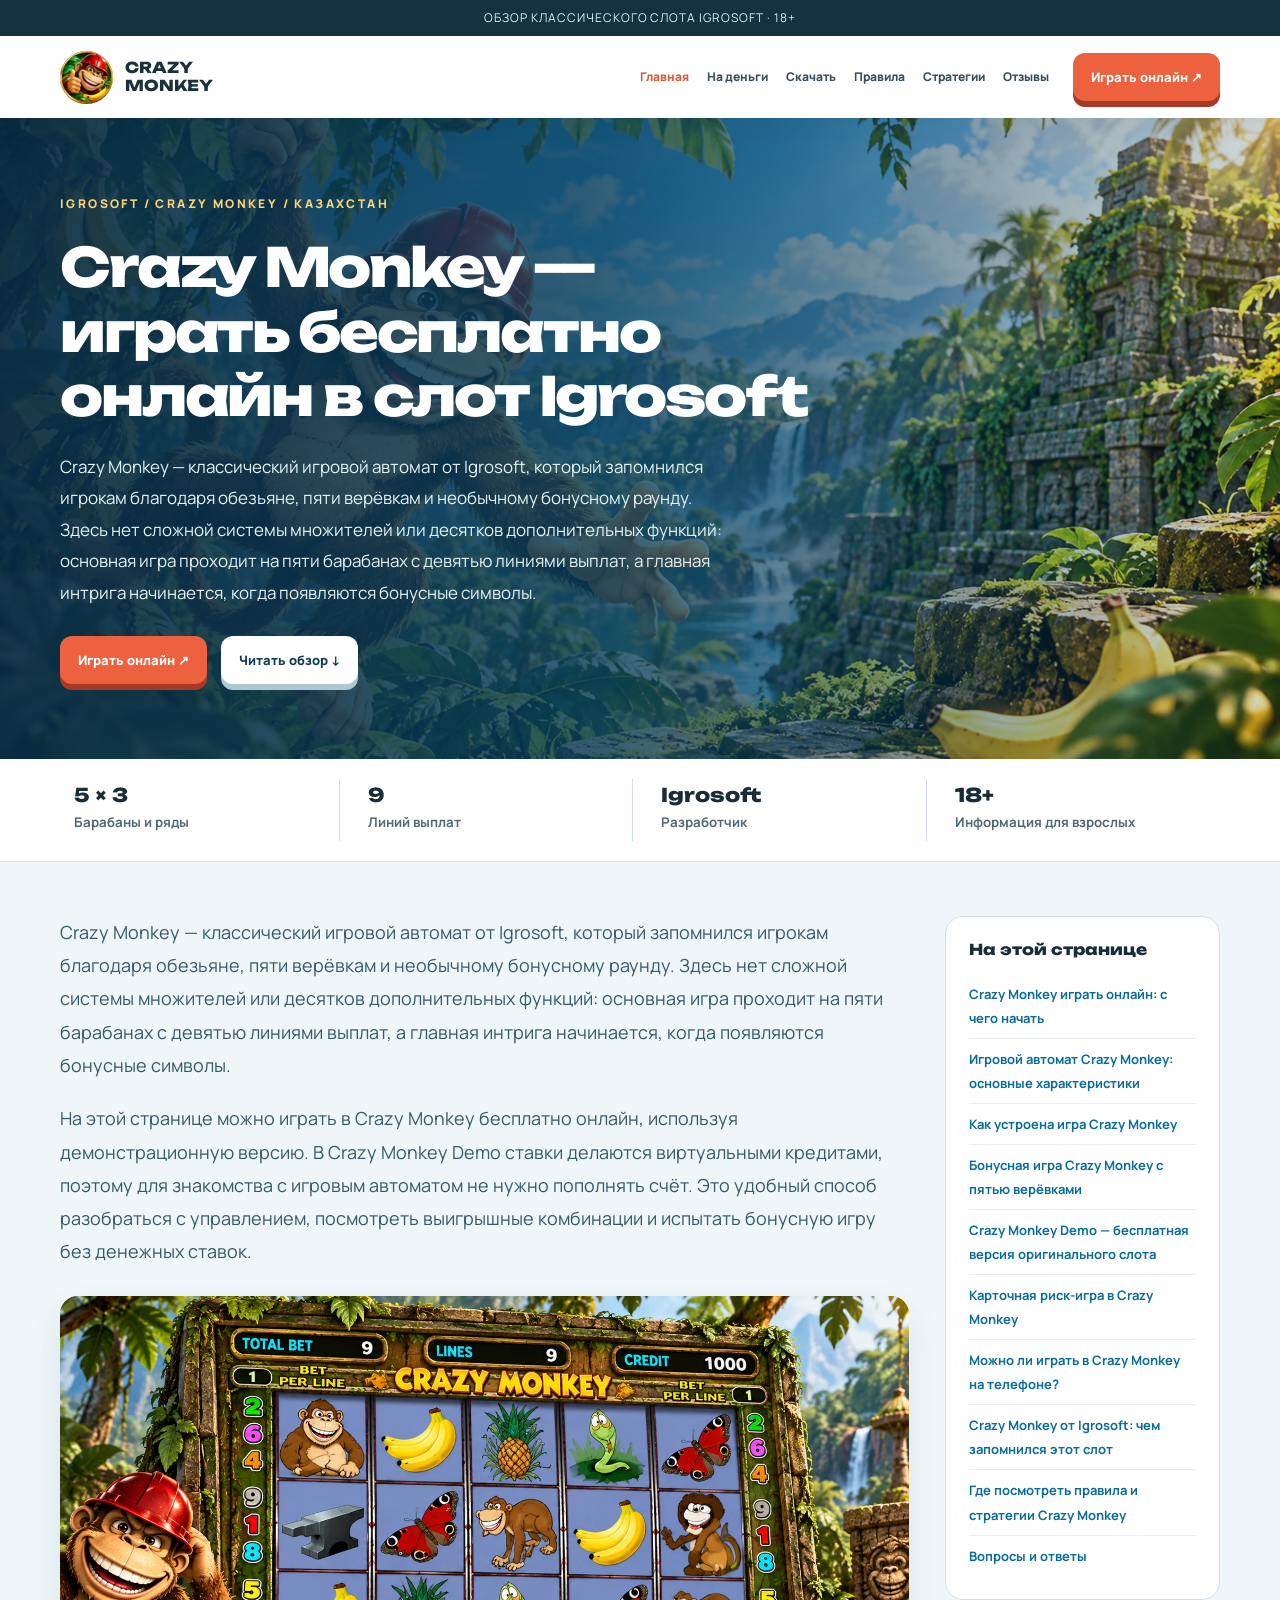
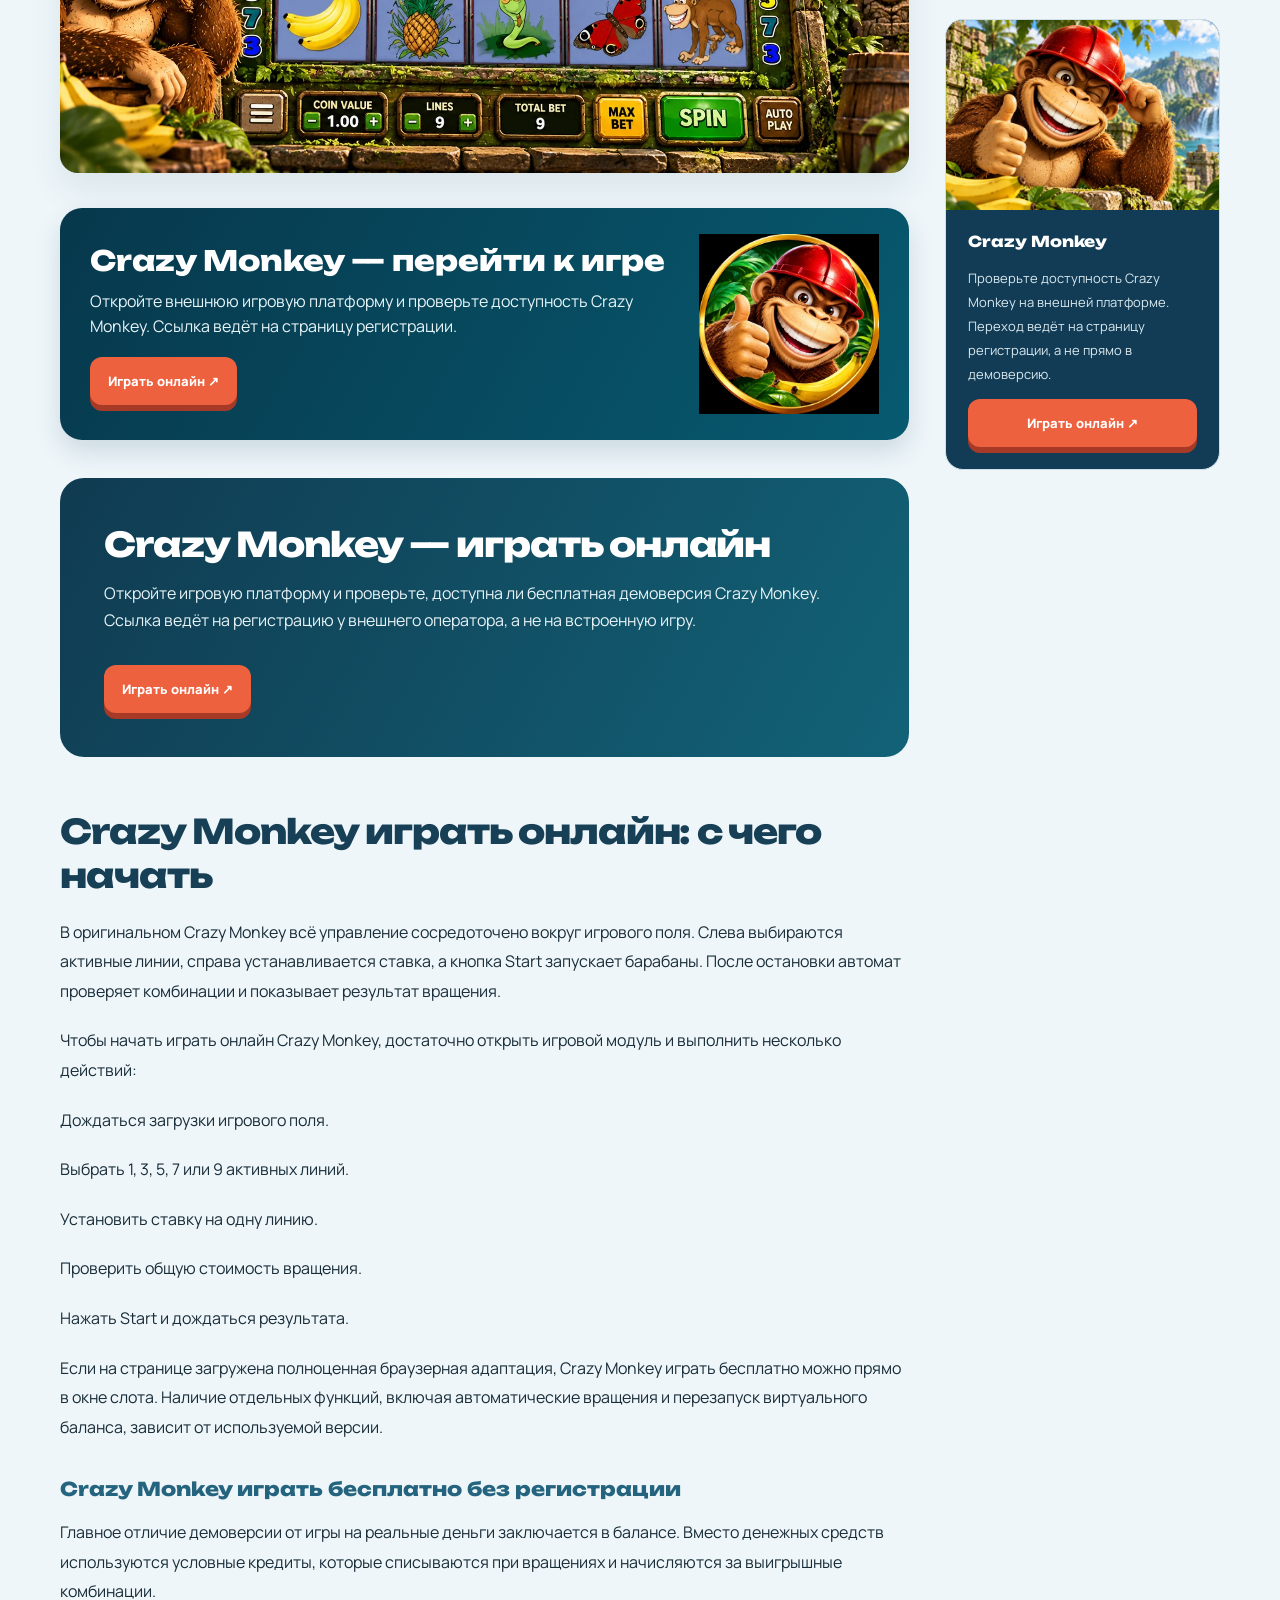
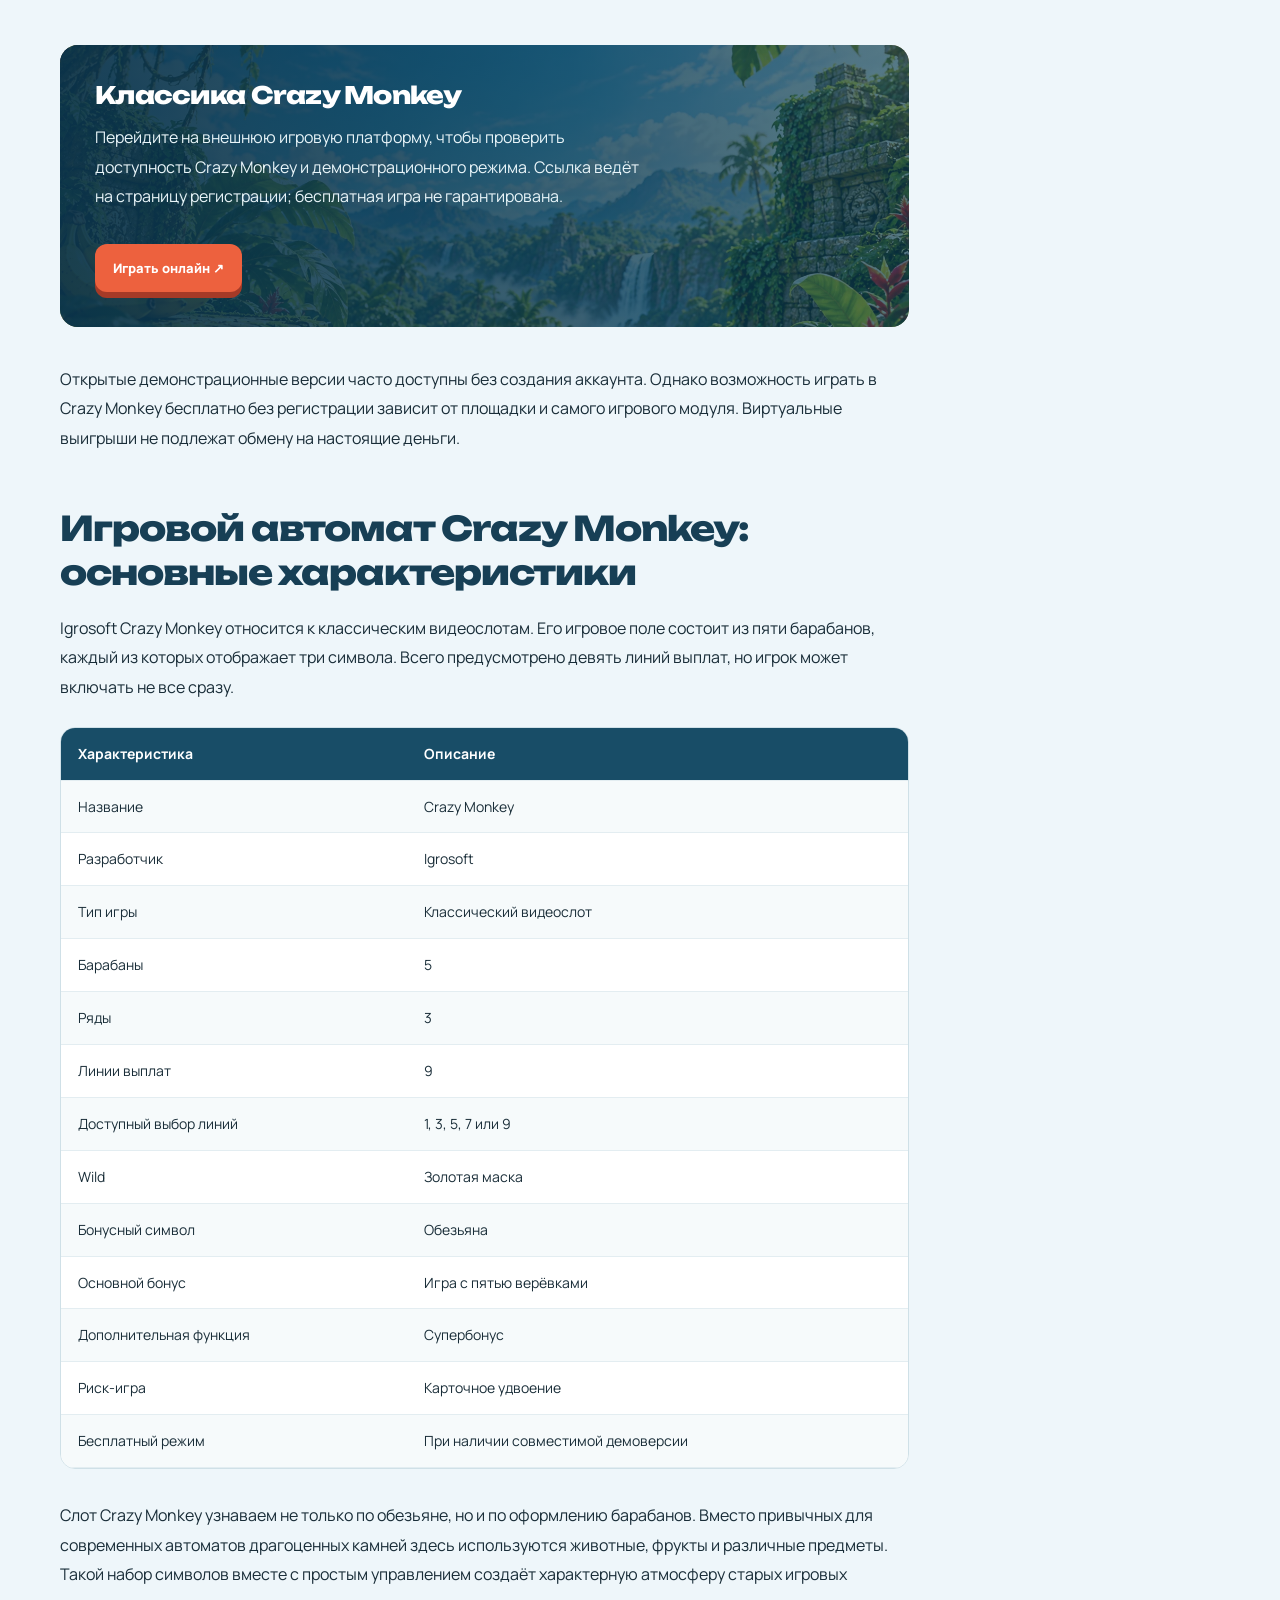
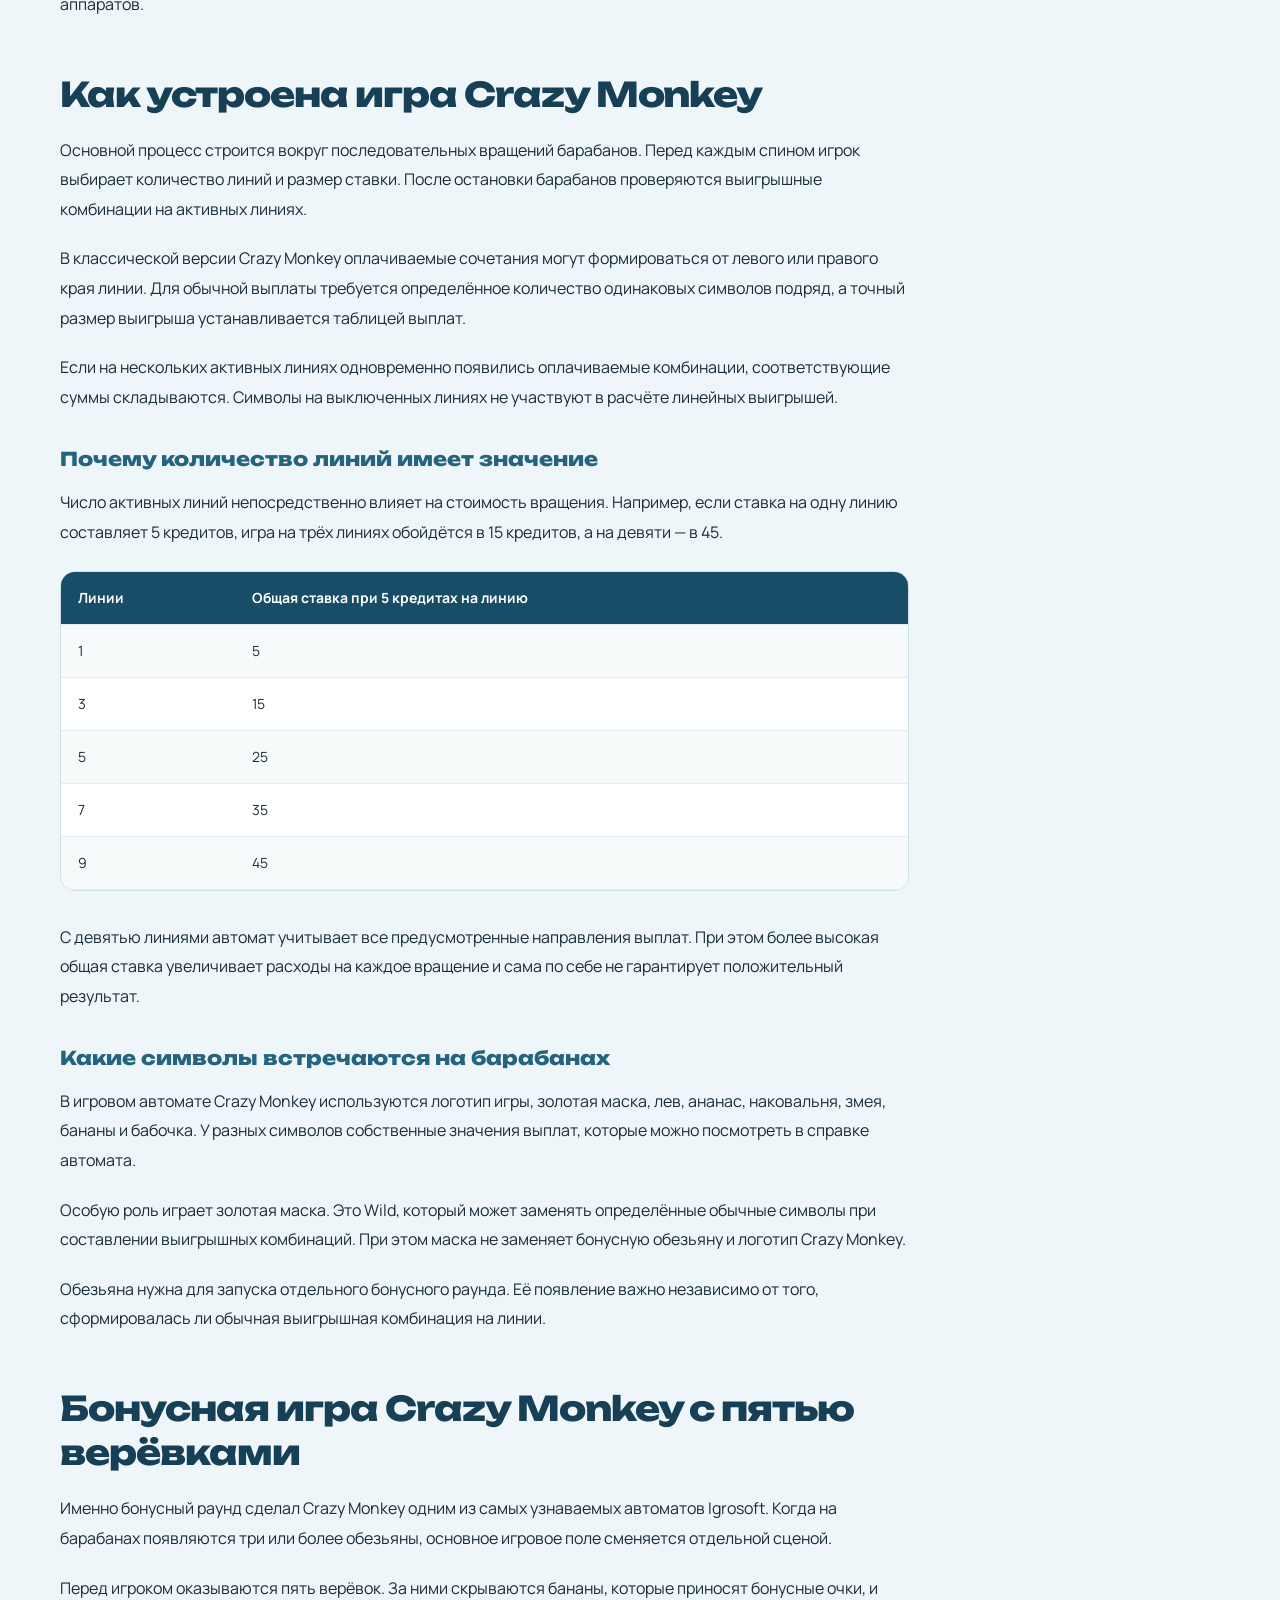
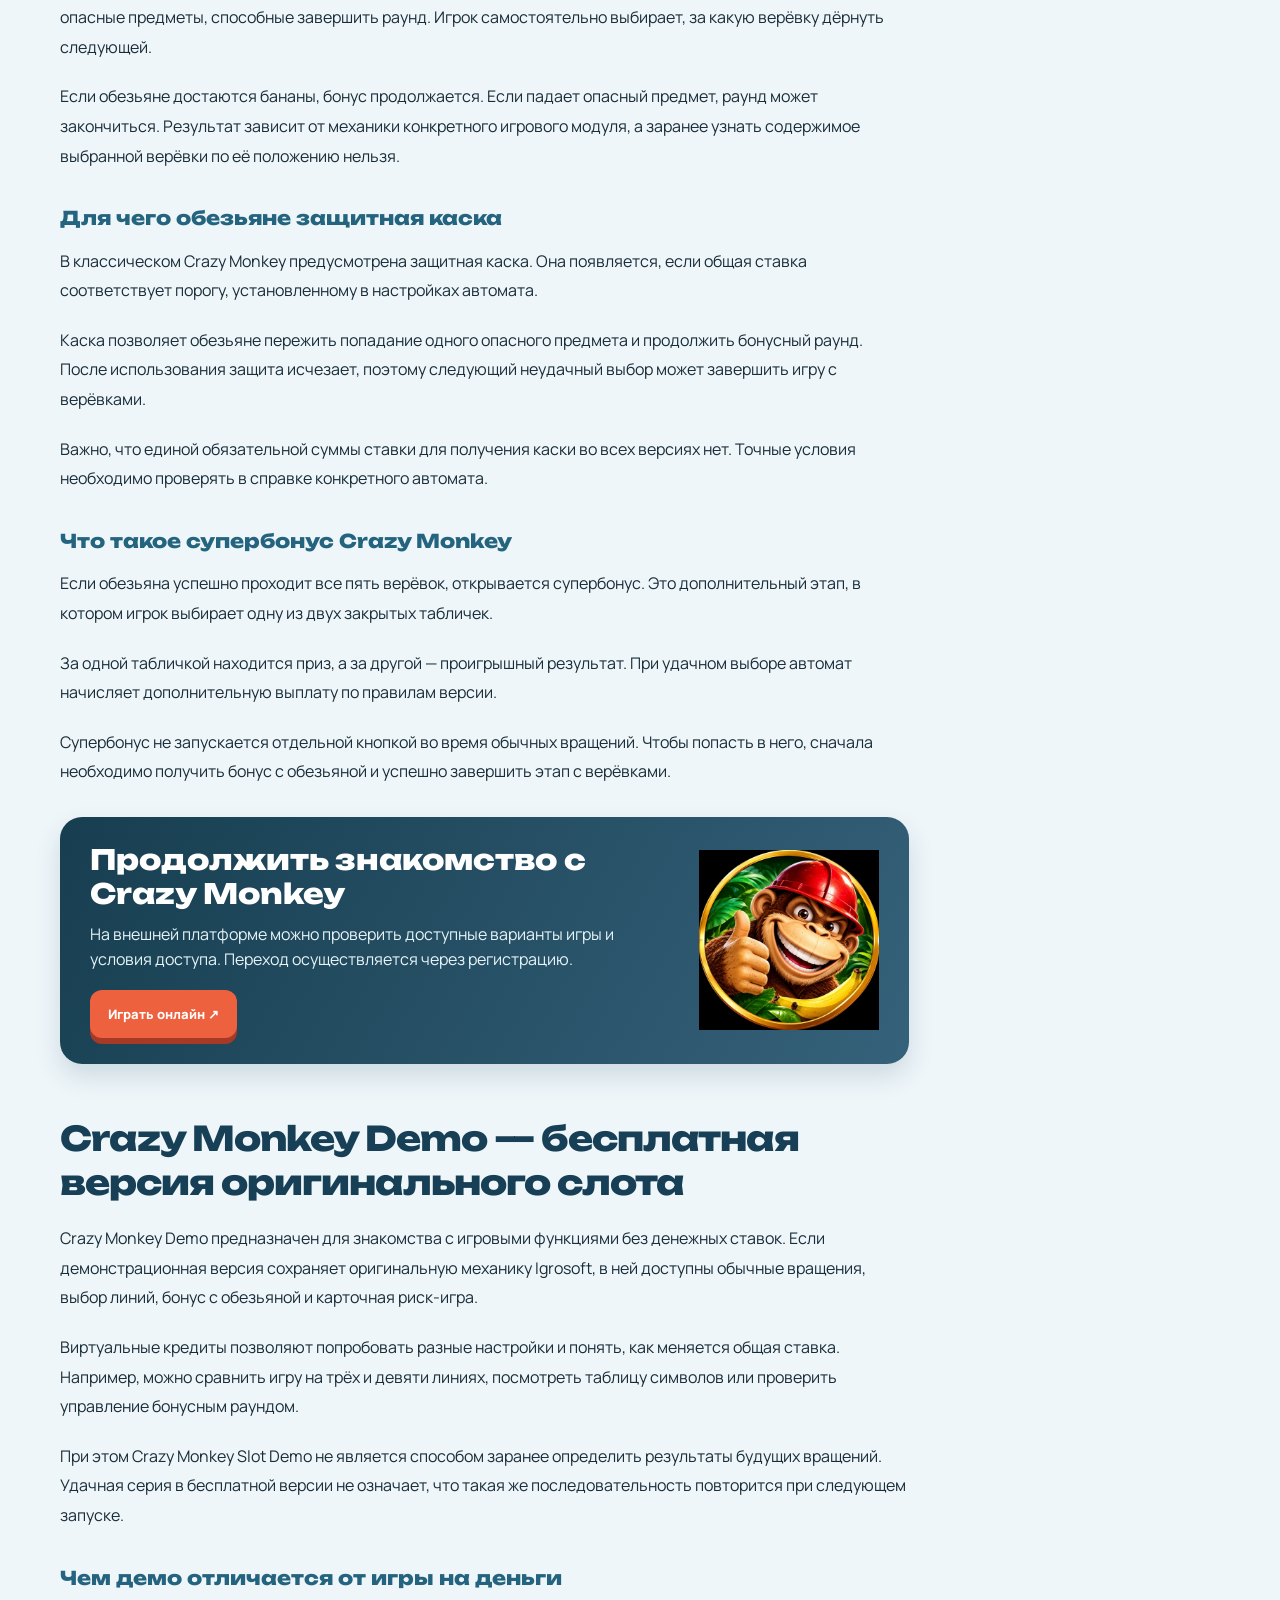
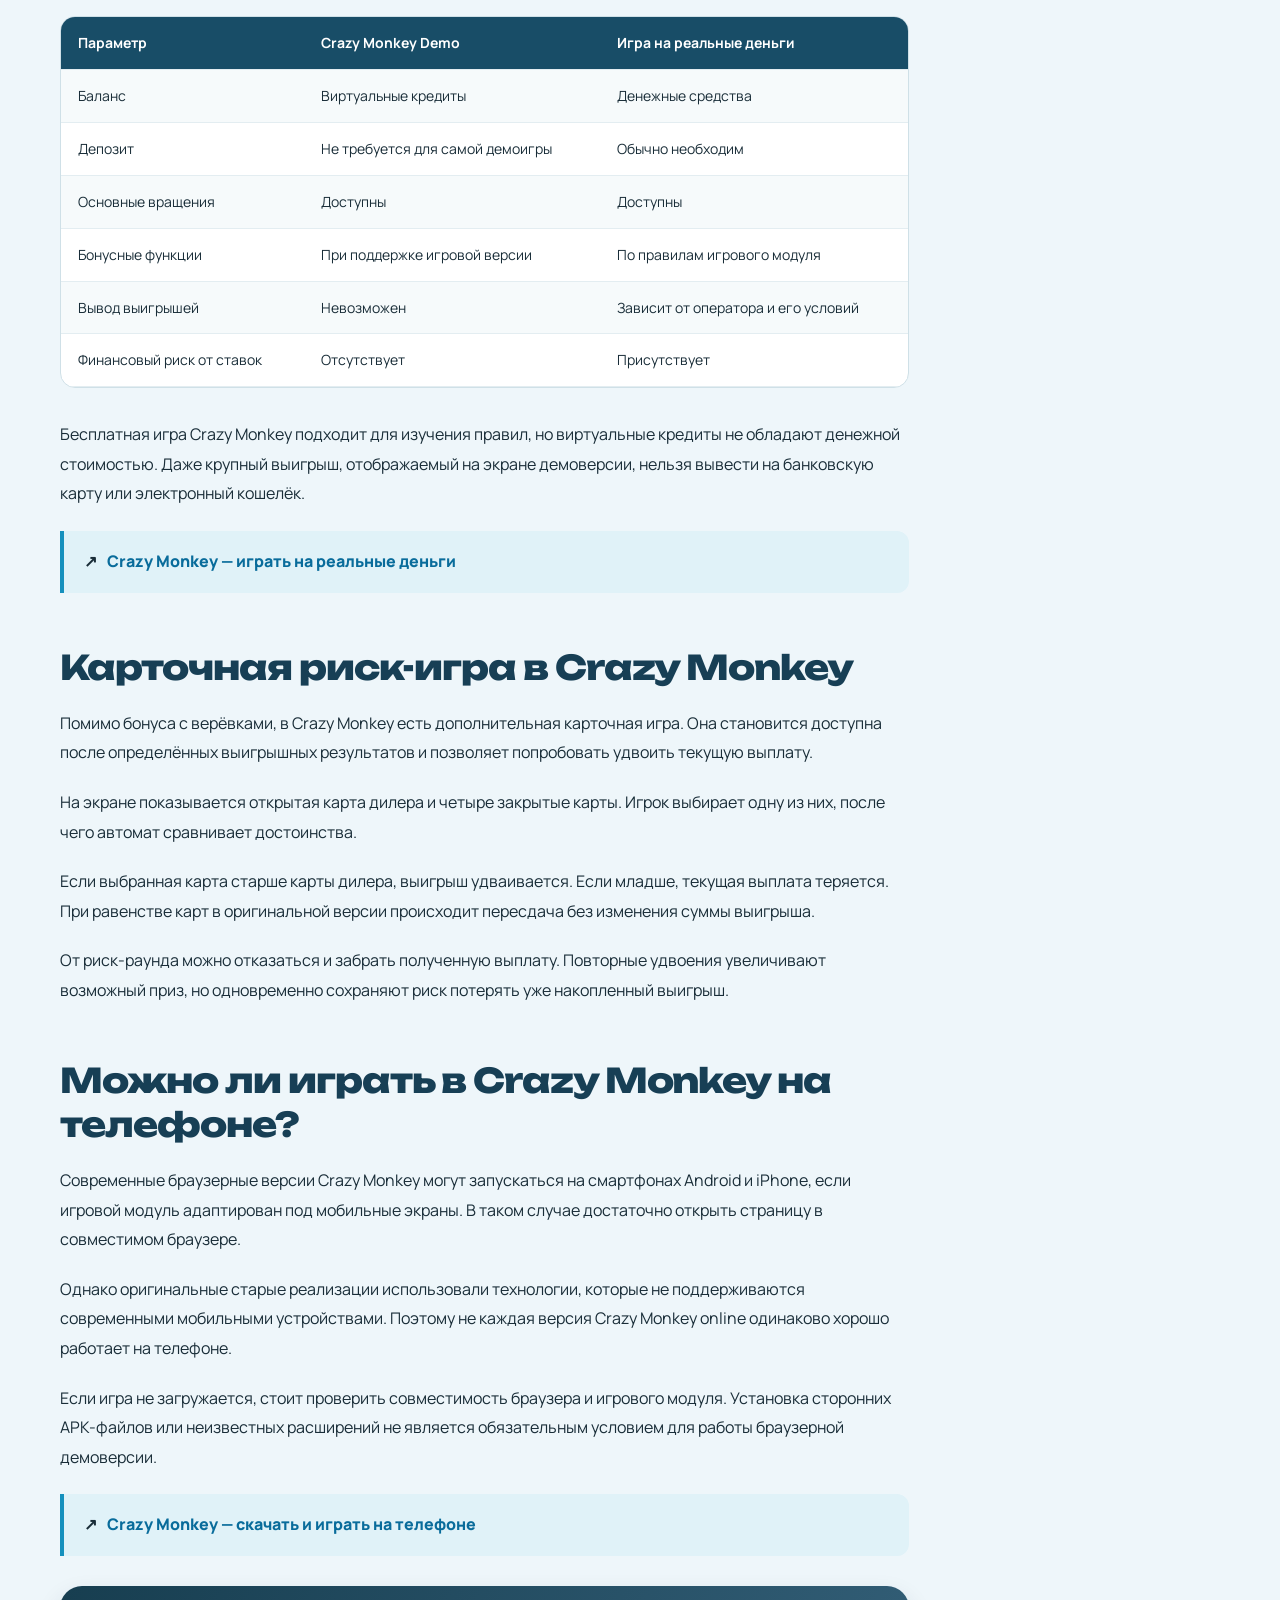
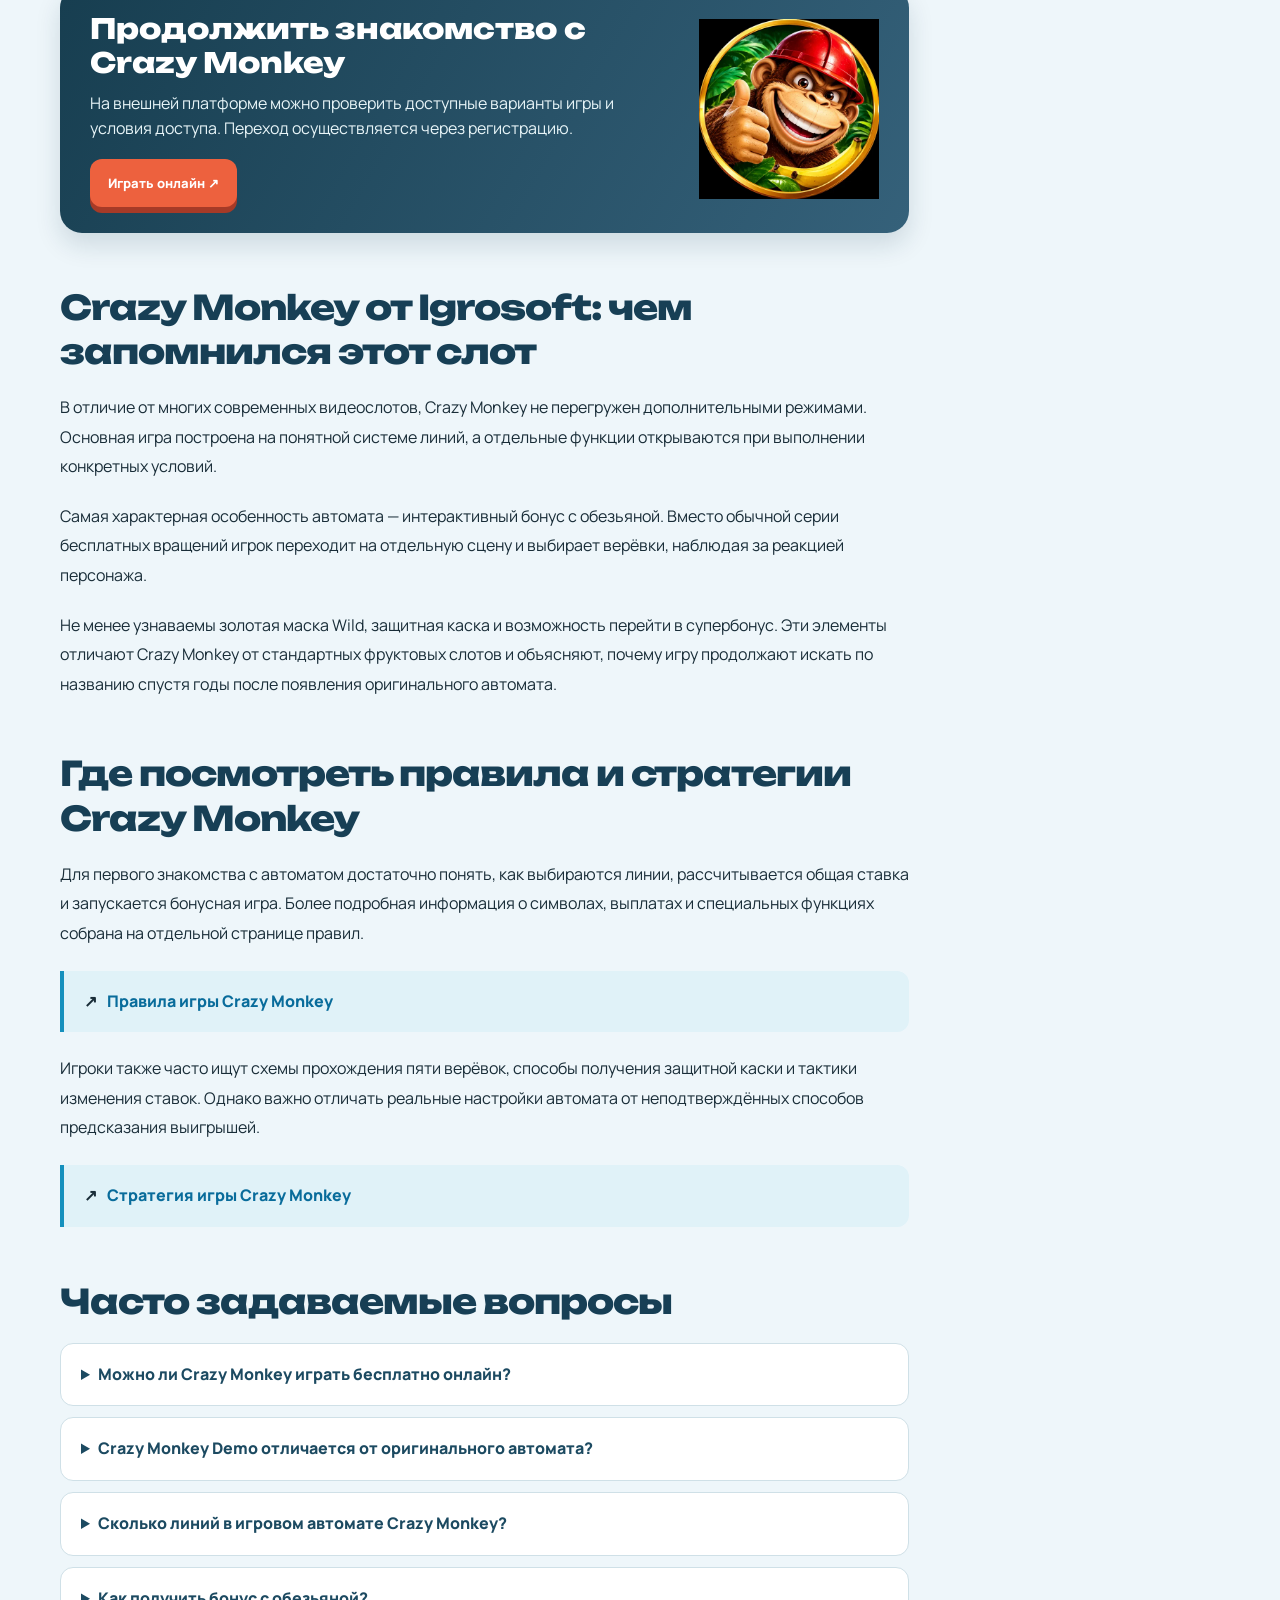
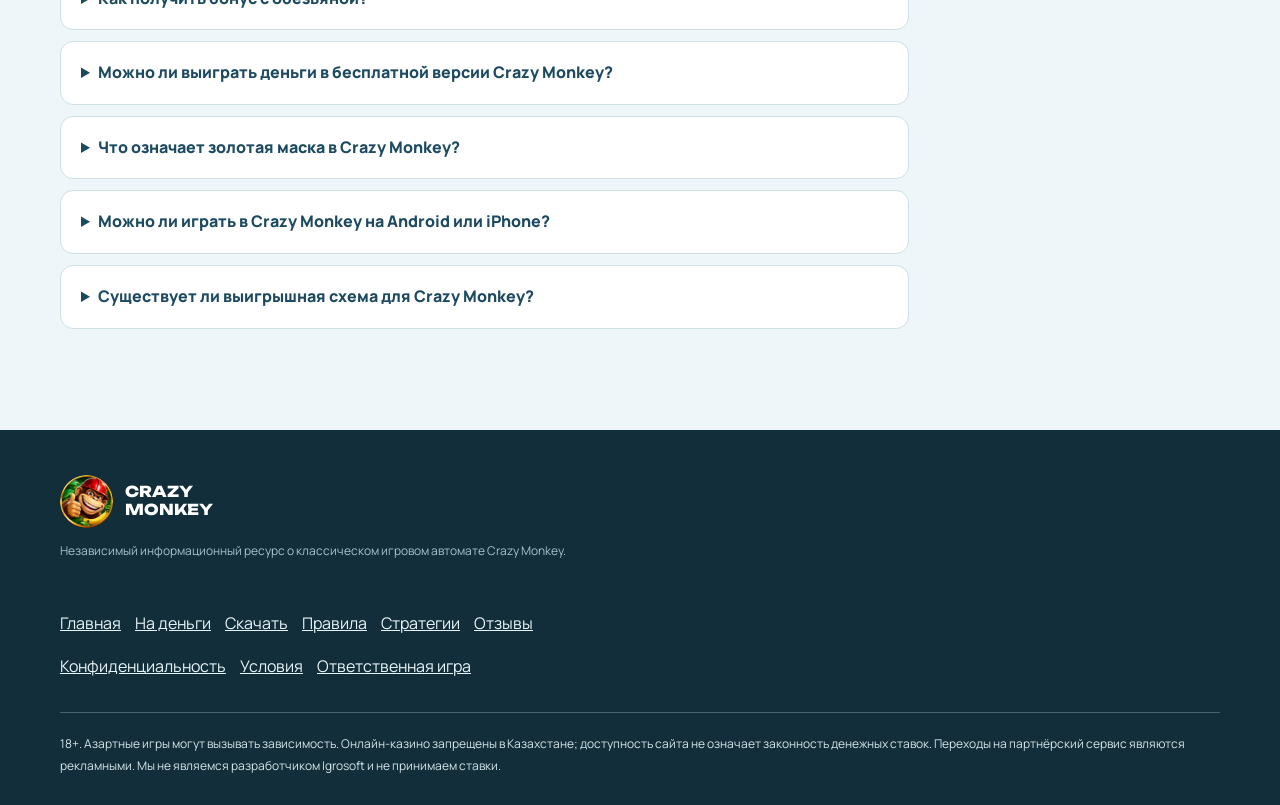
==== index.html @ 1b084abd "first commit" ====
<!DOCTYPE html>

<html lang="ru-KZ"><head><meta charset="utf-8"/><meta content="width=device-width,initial-scale=1" name="viewport"/><title>Crazy Monkey Играть Бесплатно Онлайн — Демо Слот Igrosoft</title><meta content="Crazy Monkey играть бесплатно онлайн в демо-режиме. Классический игровой автомат Igrosoft: 9 линий, бонус с обезьяной, правила и запуск без регистрации." name="description"/><meta content="Wdlxi5m40RlZgPPE9A_rLJYuGJonHqpvLXz26h_4JN4" name="google-site-verification"/><meta content="index,follow,max-image-preview:large" name="robots"/><link href="https://slotcrazymonkey.com/" rel="canonical"/><link href="/favicon.png" rel="icon" type="image/png"/><link as="image" href="/assets/hero.webp" rel="preload"/><link href="/assets/style.css" rel="stylesheet"/><meta content="website" property="og:type"/><meta content="ru_KZ" property="og:locale"/><meta content="Crazy Monkey Играть Бесплатно Онлайн — Демо Слот Igrosoft" property="og:title"/><meta content="Crazy Monkey играть бесплатно онлайн в демо-режиме. Классический игровой автомат Igrosoft: 9 линий, бонус с обезьяной, правила и запуск без регистрации." property="og:description"/><meta content="https://slotcrazymonkey.com/" property="og:url"/><meta content="https://slotcrazymonkey.com/assets/hero.webp" property="og:image"/><meta content="summary_large_image" name="twitter:card"/><script type="application/ld+json">{"@context": "https://schema.org", "@graph": [{"@type": "WebSite", "@id": "https://slotcrazymonkey.com/#website", "url": "https://slotcrazymonkey.com/", "name": "Crazy Monkey — игровой автомат Igrosoft", "inLanguage": "ru-KZ"}, {"@type": "WebPage", "@id": "https://slotcrazymonkey.com/#webpage", "url": "https://slotcrazymonkey.com/", "name": "Crazy Monkey Играть Бесплатно Онлайн — Демо Слот Igrosoft", "description": "Crazy Monkey играть бесплатно онлайн в демо-режиме. Классический игровой автомат Igrosoft: 9 линий, бонус с обезьяной, правила и запуск без регистрации.", "inLanguage": "ru-KZ", "isPartOf": {"@id": "https://slotcrazymonkey.com/#website"}, "primaryImageOfPage": {"@type": "ImageObject", "url": "https://slotcrazymonkey.com/assets/hero.webp"}}, {"@type": "BreadcrumbList", "itemListElement": [{"@type": "ListItem", "position": 1, "name": "Главная", "item": "https://slotcrazymonkey.com/"}]}, {"@type": "VideoGame", "name": "Crazy Monkey", "gamePlatform": "Игровой автомат", "publisher": {"@type": "Organization", "name": "Igrosoft"}, "genre": "Slot game", "description": "Классический игровой автомат Crazy Monkey от Igrosoft. Описание правил и бонусов."}]}</script></head><body><div class="topbar">ОБЗОР КЛАССИЧЕСКОГО СЛОТА IGROSOFT · 18+</div><header class="header"><div class="container head"><a class="brand" href="/"><img alt="Crazy Monkey" height="53" src="/assets/favicon.webp" width="53"/><span>CRAZY<br/>MONKEY</span></a><nav aria-label="Основная навигация" class="nav"><a class="active" href="/">Главная</a><a class="" href="/na-dengi/">На деньги</a><a class="" href="/skachat/">Скачать</a><a class="" href="/pravila/">Правила</a><a class="" href="/strategiya/">Стратегии</a><a class="" href="/otzyvy/">Отзывы</a></nav><a class="headcta" href="/go/" rel="nofollow sponsored">Играть онлайн ↗</a></div></header><main><section class="hero"><div class="container"><div class="eyebrow">Igrosoft / Crazy Monkey / Казахстан</div><h1>Crazy Monkey — играть бесплатно онлайн в слот Igrosoft</h1><p>Crazy Monkey — классический игровой автомат от Igrosoft, который запомнился игрокам благодаря обезьяне, пяти верёвкам и необычному бонусному раунду. Здесь нет сложной системы множителей или десятков дополнительных функций: основная игра проходит на пяти барабанах с девятью линиями выплат, а главная интрига начинается, когда появляются бонусные символы.</p><div class="hero-actions"><a class="btn" href="/go/" rel="nofollow sponsored">Играть онлайн ↗</a><a class="btn secondary" href="#article">Читать обзор ↓</a></div></div></section><div class="info-strip"><div class="container strip"><div class="stat"><strong>5 × 3</strong><small>Барабаны и ряды</small></div><div class="stat"><strong>9</strong><small>Линий выплат</small></div><div class="stat"><strong>Igrosoft</strong><small>Разработчик</small></div><div class="stat"><strong>18+</strong><small>Информация для взрослых</small></div></div></div><div class="container layout" id="article"><article class="article"><p class="intro">Crazy Monkey — классический игровой автомат от Igrosoft, который запомнился игрокам благодаря обезьяне, пяти верёвкам и необычному бонусному раунду. Здесь нет сложной системы множителей или десятков дополнительных функций: основная игра проходит на пяти барабанах с девятью линиями выплат, а главная интрига начинается, когда появляются бонусные символы.</p><p class="intro">На этой странице можно играть в Crazy Monkey бесплатно онлайн, используя демонстрационную версию. В Crazy Monkey Demo ставки делаются виртуальными кредитами, поэтому для знакомства с игровым автоматом не нужно пополнять счёт. Это удобный способ разобраться с управлением, посмотреть выигрышные комбинации и испытать бонусную игру без денежных ставок.</p><figure class="feature-image"><img alt="Иллюстрация интерфейса Crazy Monkey с пятью барабанами" fetchpriority="low" height="900" loading="lazy" src="/assets/gameplay.webp" width="1600"/></figure><div aria-label="Переход к Crazy Monkey" class="conversion-panel" role="region"><div><h3>Crazy Monkey — перейти к игре</h3><p>Откройте внешнюю игровую платформу и проверьте доступность Crazy Monkey. Ссылка ведёт на страницу регистрации.</p><a aria-label="Играть онлайн на внешней платформе" class="btn" href="/go/" rel="nofollow sponsored">Играть онлайн ↗</a></div><img alt="Crazy Monkey — обезьяна в красной каске" decoding="async" height="180" loading="lazy" src="/assets/favicon.webp" width="180"/></div><div class="demo-entry"><h2>Crazy Monkey — играть онлайн</h2><p>Откройте игровую платформу и проверьте, доступна ли бесплатная демоверсия Crazy Monkey. Ссылка ведёт на регистрацию у внешнего оператора, а не на встроенную игру.</p><a class="btn" href="/go/" rel="nofollow sponsored">Играть онлайн ↗</a></div><section id="crazy-monkey-играть-онлаи-н-с-чего-начать"><h2>Crazy Monkey играть онлайн: с чего начать</h2><p class="">В оригинальном Crazy Monkey всё управление сосредоточено вокруг игрового поля. Слева выбираются активные линии, справа устанавливается ставка, а кнопка Start запускает барабаны. После остановки автомат проверяет комбинации и показывает результат вращения.</p><p class="">Чтобы начать играть онлайн Crazy Monkey, достаточно открыть игровой модуль и выполнить несколько действий:</p><p class="">Дождаться загрузки игрового поля.</p><p class="">Выбрать 1, 3, 5, 7 или 9 активных линий.</p><p class="">Установить ставку на одну линию.</p><p class="">Проверить общую стоимость вращения.</p><p class="">Нажать Start и дождаться результата.</p><p class="">Если на странице загружена полноценная браузерная адаптация, Crazy Monkey играть бесплатно можно прямо в окне слота. Наличие отдельных функций, включая автоматические вращения и перезапуск виртуального баланса, зависит от используемой версии.</p><h3>Crazy Monkey играть бесплатно без регистрации</h3><p class="">Главное отличие демоверсии от игры на реальные деньги заключается в балансе. Вместо денежных средств используются условные кредиты, которые списываются при вращениях и начисляются за выигрышные комбинации.</p><div class="visual-cta"><h2>Классика Crazy Monkey</h2><p>Перейдите на внешнюю игровую платформу, чтобы проверить доступность Crazy Monkey и демонстрационного режима. Ссылка ведёт на страницу регистрации; бесплатная игра не гарантирована.</p><a class="btn" href="/go/" rel="nofollow sponsored">Играть онлайн ↗</a></div><p class="">Открытые демонстрационные версии часто доступны без создания аккаунта. Однако возможность играть в Crazy Monkey бесплатно без регистрации зависит от площадки и самого игрового модуля. Виртуальные выигрыши не подлежат обмену на настоящие деньги.</p></section><section id="игровои-автомат-crazy-monkey-основные-характеристики"><h2>Игровой автомат Crazy Monkey: основные характеристики</h2><p class="">Igrosoft Crazy Monkey относится к классическим видеослотам. Его игровое поле состоит из пяти барабанов, каждый из которых отображает три символа. Всего предусмотрено девять линий выплат, но игрок может включать не все сразу.</p><div class="table-scroll"><table class="data-table"><tr><th>Характеристика</th><th>Описание</th></tr><tr><td>Название</td><td>Crazy Monkey</td></tr><tr><td>Разработчик</td><td>Igrosoft</td></tr><tr><td>Тип игры</td><td>Классический видеослот</td></tr><tr><td>Барабаны</td><td>5</td></tr><tr><td>Ряды</td><td>3</td></tr><tr><td>Линии выплат</td><td>9</td></tr><tr><td>Доступный выбор линий</td><td>1, 3, 5, 7 или 9</td></tr><tr><td>Wild</td><td>Золотая маска</td></tr><tr><td>Бонусный символ</td><td>Обезьяна</td></tr><tr><td>Основной бонус</td><td>Игра с пятью верёвками</td></tr><tr><td>Дополнительная функция</td><td>Супербонус</td></tr><tr><td>Риск-игра</td><td>Карточное удвоение</td></tr><tr><td>Бесплатный режим</td><td>При наличии совместимой демоверсии</td></tr></table></div><p class="">Слот Crazy Monkey узнаваем не только по обезьяне, но и по оформлению барабанов. Вместо привычных для современных автоматов драгоценных камней здесь используются животные, фрукты и различные предметы. Такой набор символов вместе с простым управлением создаёт характерную атмосферу старых игровых аппаратов.</p></section><section id="как-устроена-игра-crazy-monkey"><h2>Как устроена игра Crazy Monkey</h2><p class="">Основной процесс строится вокруг последовательных вращений барабанов. Перед каждым спином игрок выбирает количество линий и размер ставки. После остановки барабанов проверяются выигрышные комбинации на активных линиях.</p><p class="">В классической версии Crazy Monkey оплачиваемые сочетания могут формироваться от левого или правого края линии. Для обычной выплаты требуется определённое количество одинаковых символов подряд, а точный размер выигрыша устанавливается таблицей выплат.</p><p class="">Если на нескольких активных линиях одновременно появились оплачиваемые комбинации, соответствующие суммы складываются. Символы на выключенных линиях не участвуют в расчёте линейных выигрышей.</p><h3>Почему количество линий имеет значение</h3><p class="">Число активных линий непосредственно влияет на стоимость вращения. Например, если ставка на одну линию составляет 5 кредитов, игра на трёх линиях обойдётся в 15 кредитов, а на девяти — в 45.</p><div class="table-scroll"><table class="data-table"><tr><th>Линии</th><th>Общая ставка при 5 кредитах на линию</th></tr><tr><td>1</td><td>5</td></tr><tr><td>3</td><td>15</td></tr><tr><td>5</td><td>25</td></tr><tr><td>7</td><td>35</td></tr><tr><td>9</td><td>45</td></tr></table></div><p class="">С девятью линиями автомат учитывает все предусмотренные направления выплат. При этом более высокая общая ставка увеличивает расходы на каждое вращение и сама по себе не гарантирует положительный результат.</p><h3>Какие символы встречаются на барабанах</h3><p class="">В игровом автомате Crazy Monkey используются логотип игры, золотая маска, лев, ананас, наковальня, змея, бананы и бабочка. У разных символов собственные значения выплат, которые можно посмотреть в справке автомата.</p><p class="">Особую роль играет золотая маска. Это Wild, который может заменять определённые обычные символы при составлении выигрышных комбинаций. При этом маска не заменяет бонусную обезьяну и логотип Crazy Monkey.</p><p class="">Обезьяна нужна для запуска отдельного бонусного раунда. Её появление важно независимо от того, сформировалась ли обычная выигрышная комбинация на линии.</p></section><section id="бонусная-игра-crazy-monkey-с-пятью-вере-вками"><h2>Бонусная игра Crazy Monkey с пятью верёвками</h2><p class="">Именно бонусный раунд сделал Crazy Monkey одним из самых узнаваемых автоматов Igrosoft. Когда на барабанах появляются три или более обезьяны, основное игровое поле сменяется отдельной сценой.</p><p class="">Перед игроком оказываются пять верёвок. За ними скрываются бананы, которые приносят бонусные очки, и опасные предметы, способные завершить раунд. Игрок самостоятельно выбирает, за какую верёвку дёрнуть следующей.</p><p class="">Если обезьяне достаются бананы, бонус продолжается. Если падает опасный предмет, раунд может закончиться. Результат зависит от механики конкретного игрового модуля, а заранее узнать содержимое выбранной верёвки по её положению нельзя.</p><h3>Для чего обезьяне защитная каска</h3><p class="">В классическом Crazy Monkey предусмотрена защитная каска. Она появляется, если общая ставка соответствует порогу, установленному в настройках автомата.</p><p class="">Каска позволяет обезьяне пережить попадание одного опасного предмета и продолжить бонусный раунд. После использования защита исчезает, поэтому следующий неудачный выбор может завершить игру с верёвками.</p><p class="">Важно, что единой обязательной суммы ставки для получения каски во всех версиях нет. Точные условия необходимо проверять в справке конкретного автомата.</p><h3>Что такое супербонус Crazy Monkey</h3><p class="">Если обезьяна успешно проходит все пять верёвок, открывается супербонус. Это дополнительный этап, в котором игрок выбирает одну из двух закрытых табличек.</p><p class="">За одной табличкой находится приз, а за другой — проигрышный результат. При удачном выборе автомат начисляет дополнительную выплату по правилам версии.</p><p class="">Супербонус не запускается отдельной кнопкой во время обычных вращений. Чтобы попасть в него, сначала необходимо получить бонус с обезьяной и успешно завершить этап с верёвками.</p></section><div aria-label="Переход к Crazy Monkey" class="conversion-panel conversion-panel--warm" role="region"><div><h3>Продолжить знакомство с Crazy Monkey</h3><p>На внешней платформе можно проверить доступные варианты игры и условия доступа. Переход осуществляется через регистрацию.</p><a aria-label="Играть онлайн на внешней платформе" class="btn" href="/go/" rel="nofollow sponsored">Играть онлайн ↗</a></div><img alt="Crazy Monkey — обезьяна в красной каске" decoding="async" height="180" loading="lazy" src="/assets/favicon.webp" width="180"/></div><section id="crazy-monkey-demo-бесплатная-версия-оригинального-слота"><h2>Crazy Monkey Demo — бесплатная версия оригинального слота</h2><p class="">Crazy Monkey Demo предназначен для знакомства с игровыми функциями без денежных ставок. Если демонстрационная версия сохраняет оригинальную механику Igrosoft, в ней доступны обычные вращения, выбор линий, бонус с обезьяной и карточная риск-игра.</p><p class="">Виртуальные кредиты позволяют попробовать разные настройки и понять, как меняется общая ставка. Например, можно сравнить игру на трёх и девяти линиях, посмотреть таблицу символов или проверить управление бонусным раундом.</p><p class="">При этом Crazy Monkey Slot Demo не является способом заранее определить результаты будущих вращений. Удачная серия в бесплатной версии не означает, что такая же последовательность повторится при следующем запуске.</p><h3>Чем демо отличается от игры на деньги</h3><div class="table-scroll"><table class="data-table"><tr><th>Параметр</th><th>Crazy Monkey Demo</th><th>Игра на реальные деньги</th></tr><tr><td>Баланс</td><td>Виртуальные кредиты</td><td>Денежные средства</td></tr><tr><td>Депозит</td><td>Не требуется для самой демоигры</td><td>Обычно необходим</td></tr><tr><td>Основные вращения</td><td>Доступны</td><td>Доступны</td></tr><tr><td>Бонусные функции</td><td>При поддержке игровой версии</td><td>По правилам игрового модуля</td></tr><tr><td>Вывод выигрышей</td><td>Невозможен</td><td>Зависит от оператора и его условий</td></tr><tr><td>Финансовый риск от ставок</td><td>Отсутствует</td><td>Присутствует</td></tr></table></div><p class="">Бесплатная игра Crazy Monkey подходит для изучения правил, но виртуальные кредиты не обладают денежной стоимостью. Даже крупный выигрыш, отображаемый на экране демоверсии, нельзя вывести на банковскую карту или электронный кошелёк.</p><div class="crosslink">↗ <a href="/na-dengi/">Crazy Monkey — играть на реальные деньги</a></div></section><section id="карточная-риск-игра-в-crazy-monkey"><h2>Карточная риск-игра в Crazy Monkey</h2><p class="">Помимо бонуса с верёвками, в Crazy Monkey есть дополнительная карточная игра. Она становится доступна после определённых выигрышных результатов и позволяет попробовать удвоить текущую выплату.</p><p class="">На экране показывается открытая карта дилера и четыре закрытые карты. Игрок выбирает одну из них, после чего автомат сравнивает достоинства.</p><p class="">Если выбранная карта старше карты дилера, выигрыш удваивается. Если младше, текущая выплата теряется. При равенстве карт в оригинальной версии происходит пересдача без изменения суммы выигрыша.</p><p class="">От риск-раунда можно отказаться и забрать полученную выплату. Повторные удвоения увеличивают возможный приз, но одновременно сохраняют риск потерять уже накопленный выигрыш.</p></section><section id="можно-ли-играть-в-crazy-monkey-на-телефоне"><h2>Можно ли играть в Crazy Monkey на телефоне?</h2><p class="">Современные браузерные версии Crazy Monkey могут запускаться на смартфонах Android и iPhone, если игровой модуль адаптирован под мобильные экраны. В таком случае достаточно открыть страницу в совместимом браузере.</p><p class="">Однако оригинальные старые реализации использовали технологии, которые не поддерживаются современными мобильными устройствами. Поэтому не каждая версия Crazy Monkey online одинаково хорошо работает на телефоне.</p><p class="">Если игра не загружается, стоит проверить совместимость браузера и игрового модуля. Установка сторонних APK-файлов или неизвестных расширений не является обязательным условием для работы браузерной демоверсии.</p><div class="crosslink">↗ <a href="/skachat/">Crazy Monkey — скачать и играть на телефоне</a></div></section><div aria-label="Переход к Crazy Monkey" class="conversion-panel conversion-panel--warm" role="region"><div><h3>Продолжить знакомство с Crazy Monkey</h3><p>На внешней платформе можно проверить доступные варианты игры и условия доступа. Переход осуществляется через регистрацию.</p><a aria-label="Играть онлайн на внешней платформе" class="btn" href="/go/" rel="nofollow sponsored">Играть онлайн ↗</a></div><img alt="Crazy Monkey — обезьяна в красной каске" decoding="async" height="180" loading="lazy" src="/assets/favicon.webp" width="180"/></div><section id="crazy-monkey-от-igrosoft-чем-запомнился-этот-слот"><h2>Crazy Monkey от Igrosoft: чем запомнился этот слот</h2><p class="">В отличие от многих современных видеослотов, Crazy Monkey не перегружен дополнительными режимами. Основная игра построена на понятной системе линий, а отдельные функции открываются при выполнении конкретных условий.</p><p class="">Самая характерная особенность автомата — интерактивный бонус с обезьяной. Вместо обычной серии бесплатных вращений игрок переходит на отдельную сцену и выбирает верёвки, наблюдая за реакцией персонажа.</p><p class="">Не менее узнаваемы золотая маска Wild, защитная каска и возможность перейти в супербонус. Эти элементы отличают Crazy Monkey от стандартных фруктовых слотов и объясняют, почему игру продолжают искать по названию спустя годы после появления оригинального автомата.</p></section><section id="где-посмотреть-правила-и-стратегии-crazy-monkey"><h2>Где посмотреть правила и стратегии Crazy Monkey</h2><p class="">Для первого знакомства с автоматом достаточно понять, как выбираются линии, рассчитывается общая ставка и запускается бонусная игра. Более подробная информация о символах, выплатах и специальных функциях собрана на отдельной странице правил.</p><div class="crosslink">↗ <a href="/pravila/">Правила игры Crazy Monkey</a></div><p class="">Игроки также часто ищут схемы прохождения пяти верёвок, способы получения защитной каски и тактики изменения ставок. Однако важно отличать реальные настройки автомата от неподтверждённых способов предсказания выигрышей.</p><div class="crosslink">↗ <a href="/strategiya/">Стратегия игры Crazy Monkey</a></div></section><section class="faq" id="faq"><h2>Часто задаваемые вопросы</h2><details><summary>Можно ли Crazy Monkey играть бесплатно онлайн?</summary><p>Да, при наличии работающей демонстрационной версии Crazy Monkey можно запускать с виртуальным балансом. Денежный депозит для самого деморежима не требуется, а доступность игры зависит от используемого модуля.</p></details><details><summary>Crazy Monkey Demo отличается от оригинального автомата?</summary><p>Браузерная демоверсия может отличаться оформлением кнопок, размером игрового поля и технической реализацией. Если это корректная адаптация оригинального слота Igrosoft, основные игровые правила должны сохраняться.</p></details><details><summary>Сколько линий в игровом автомате Crazy Monkey?</summary><p>В Crazy Monkey предусмотрено девять линий выплат. Перед вращением можно выбрать 1, 3, 5, 7 или 9 активных линий, от чего зависит общая стоимость спина.</p></details><details><summary>Как получить бонус с обезьяной?</summary><p>Бонусная игра запускается при появлении трёх или более символов обезьяны на барабанах. После этого открывается отдельный раунд с пятью верёвками.</p></details><details><summary>Можно ли выиграть деньги в бесплатной версии Crazy Monkey?</summary><p>Нет. В бесплатной версии используются виртуальные кредиты, которые не обмениваются на реальные деньги. Демо предназначено для ознакомления с игровым процессом.</p></details><details><summary>Что означает золотая маска в Crazy Monkey?</summary><p>Золотая маска — символ Wild. Она может заменять определённые обычные символы в выигрышных комбинациях, но не подменяет бонусную обезьяну и логотип игры.</p></details><details><summary>Можно ли играть в Crazy Monkey на Android или iPhone?</summary><p>Да, если используется совместимая браузерная версия с мобильной адаптацией. Старые реализации слота могут не запускаться на современных смартфонах.</p></details><details><summary>Существует ли выигрышная схема для Crazy Monkey?</summary><p>Подтверждённой схемы, гарантирующей выигрыш, нет. Игрок может выбирать линии, размер ставки и порядок верёвок в бонусе, но эти действия не позволяют достоверно предсказать результат следующего вращения.</p></details></section></article><aside class="aside"><div class="aside-box toc"><h2>На этой странице</h2><a href="#crazy-monkey-играть-онлаи-н-с-чего-начать">Crazy Monkey играть онлайн: с чего начать</a><a href="#игровои-автомат-crazy-monkey-основные-характеристики">Игровой автомат Crazy Monkey: основные характеристики</a><a href="#как-устроена-игра-crazy-monkey">Как устроена игра Crazy Monkey</a><a href="#бонусная-игра-crazy-monkey-с-пятью-вере-вками">Бонусная игра Crazy Monkey с пятью верёвками</a><a href="#crazy-monkey-demo-бесплатная-версия-оригинального-слота">Crazy Monkey Demo — бесплатная версия оригинального слота</a><a href="#карточная-риск-игра-в-crazy-monkey">Карточная риск-игра в Crazy Monkey</a><a href="#можно-ли-играть-в-crazy-monkey-на-телефоне">Можно ли играть в Crazy Monkey на телефоне?</a><a href="#crazy-monkey-от-igrosoft-чем-запомнился-этот-слот">Crazy Monkey от Igrosoft: чем запомнился этот слот</a><a href="#где-посмотреть-правила-и-стратегии-crazy-monkey">Где посмотреть правила и стратегии Crazy Monkey</a><a href="#faq">Вопросы и ответы</a></div><div class="aside-box aside-promo"><img alt="Обезьяна Crazy Monkey в красной каске" height="360" loading="lazy" src="/assets/monkey.webp" width="500"/><div class="inside"><h2>Crazy Monkey</h2><p>Проверьте доступность Crazy Monkey на внешней платформе. Переход ведёт на страницу регистрации, а не прямо в демоверсию.</p><a class="btn" href="/go/" rel="nofollow sponsored">Играть онлайн ↗</a></div></div></aside></div></main><footer class="footer"><div class="container"><div class="footer-grid"><div><a class="brand" href="/"><img alt="Crazy Monkey" height="53" src="/assets/favicon.webp" width="53"/><span>CRAZY<br/>MONKEY</span></a><p>Независимый информационный ресурс о классическом игровом автомате Crazy Monkey.</p></div><nav><a class="active" href="/">Главная</a><a class="" href="/na-dengi/">На деньги</a><a class="" href="/skachat/">Скачать</a><a class="" href="/pravila/">Правила</a><a class="" href="/strategiya/">Стратегии</a><a class="" href="/otzyvy/">Отзывы</a><a href="/privacy/">Конфиденциальность</a><a href="/terms/">Условия</a><a href="/responsible-gaming/">Ответственная игра</a></nav></div><div class="legal">18+. Азартные игры могут вызывать зависимость. Онлайн-казино запрещены в Казахстане; доступность сайта не означает законность денежных ставок. Переходы на партнёрский сервис являются рекламными. Мы не являемся разработчиком Igrosoft и не принимаем ставки.</div></div></footer></body></html>
---- assets/style.css ----
@import url('https://fonts.googleapis.com/css2?family=Manrope:wght@400;500;600;700;800&family=Unbounded:wght@500;600;700;800&display=swap');:root{--ink:#192d38;--muted:#526875;--bg:#eef6fa;--white:#fff;--blue:#1479ac;--coral:#ed613e;--gold:#f9c45c;--border:#cfe0e7}*{box-sizing:border-box}html{scroll-behavior:smooth}body{margin:0;background:var(--bg);color:var(--ink);font:16px/1.85 Manrope,Arial,sans-serif}img{max-width:100%;display:block}a{color:#096c9b}a:hover{color:#e25c3b}.container{width:min(1160px,calc(100% - 44px));margin:auto}.topbar{background:#143340;color:#d7f0f8;font-size:12px;letter-spacing:.08em;text-align:center;padding:7px}.header{background:#fff;position:sticky;top:0;z-index:20;box-shadow:0 6px 22px #19384712}.head{display:flex;align-items:center;gap:24px;min-height:82px}.brand{display:flex;align-items:center;gap:12px;text-decoration:none;color:#18323c;flex-shrink:0}.brand img{width:53px;height:53px;object-fit:contain;border-radius:50%}.brand span{font:800 15px/1.2 Unbounded,sans-serif;max-width:180px}.nav{display:flex;gap:18px;flex-wrap:wrap;margin-left:auto}.nav a{font-size:12px;font-weight:800;text-decoration:none;color:#36515b}.nav a.active,.nav a:hover{color:#dc5938}.headcta,.btn{background:var(--coral);color:white!important;border-radius:12px;padding:12px 18px;font-size:13px;font-weight:800;text-decoration:none;display:inline-flex;align-items:center;justify-content:center;box-shadow:0 6px 0 #a63a27;transition:transform .2s}.btn:hover,.headcta:hover{transform:translateY(3px);box-shadow:0 3px 0 #a63a27}.hero{position:relative;overflow:hidden;background:#053b59;color:#fff;min-height:570px;display:flex;align-items:center}.hero:before{content:'';position:absolute;inset:0;background:linear-gradient(90deg,#082c46ed 0%,#073f5ecf 47%,#07405c26 100%),url('/assets/hero.webp') center/cover}.hero .container{position:relative;padding:75px 0}.eyebrow{font-size:12px;font-weight:800;letter-spacing:.2em;text-transform:uppercase;color:#ffd277}.hero h1{font:800 clamp(29px,4.2vw,57px)/1.2 Unbounded,sans-serif;max-width:870px;letter-spacing:-.04em;margin:20px 0 22px;text-wrap:balance}.hero p{font-size:17px;max-width:680px;color:#e2f2f5}.hero-actions{display:flex;flex-wrap:wrap;gap:14px;margin-top:28px}.btn.secondary{background:#fff;color:#123d55!important;box-shadow:0 6px 0 #adc8d2}.info-strip{background:#fff;border-bottom:1px solid var(--border)}.strip{display:grid;grid-template-columns:repeat(4,1fr);gap:14px;padding:20px 0}.stat{border-right:1px solid var(--border);padding:4px 14px}.stat:last-child{border:0}.stat strong{font:800 19px Unbounded,sans-serif;display:block}.stat small{color:var(--muted);font-weight:700}.layout{display:grid;grid-template-columns:minmax(0,1fr) 275px;gap:36px;align-items:start;padding:54px 0 90px}.article{min-width:0}.article section{scroll-margin-top:115px}.article h2{font:800 clamp(23px,2.8vw,34px)/1.3 Unbounded,sans-serif;letter-spacing:-.03em;margin:52px 0 20px;color:#173f55}.article h3{font:800 19px/1.45 Unbounded,sans-serif;margin:34px 0 14px;color:#24647e}.article p{margin:0 0 20px}.article section:first-child h2{margin-top:0}.intro{font-size:18px;color:#385967}.feature-image{margin:27px 0 35px;border-radius:18px;overflow:hidden;background:#d2e4e7;box-shadow:0 16px 34px #12374616}.feature-image img{width:100%;height:auto;max-height:490px;object-fit:cover}.feature-image figcaption{background:#fff;padding:9px 16px;font-size:12px;color:#617782}.aside{position:sticky;top:112px}.aside-box{background:white;border:1px solid var(--border);border-radius:18px;padding:23px;margin-bottom:19px}.aside h2{font:800 15px Unbounded,sans-serif;margin:0 0 15px}.toc a{display:block;padding:8px 0;text-decoration:none;font-size:13px;font-weight:700;border-bottom:1px solid #e7eff3}.toc a:last-child{border:0}.aside-promo{background:#123c55;color:white;overflow:hidden;padding:0}.aside-promo img{width:100%;height:190px;object-fit:cover;object-position:center 28%}.aside-promo .inside{padding:22px}.aside-promo p{font-size:13px;color:#d9e9ef}.aside-promo .btn{width:100%}.table-scroll{overflow-x:auto;background:#fff;border-radius:15px;border:1px solid var(--border);margin:24px 0 32px}.data-table{width:100%;border-collapse:collapse;font-size:14px;min-width:420px}.data-table th{background:#184d67;color:#fff;text-align:left}.data-table th,.data-table td{padding:13px 17px;border-bottom:1px solid #e3edf1}.data-table tr:nth-child(even) td{background:#f6fafb}.crosslink{display:flex;align-items:center;gap:10px;background:#e0f2f8;border-left:4px solid #1590bd;padding:16px 20px;margin:22px 0;border-radius:0 12px 12px 0;font-weight:800}.crosslink a{text-decoration:none}.visual-cta{background:#103f55 url('/assets/landscape.webp') center/cover;border-radius:18px;margin:38px 0;padding:35px;position:relative;overflow:hidden;color:white}.visual-cta:before{content:'';position:absolute;inset:0;background:linear-gradient(90deg,#0b354df0,#0c4054b0)}.visual-cta>*{position:relative}.visual-cta h2{color:white;margin:0 0 12px;font-size:24px}.visual-cta p{max-width:550px;color:#e9f5f9}.visual-cta .btn{margin-top:12px}.faq{margin-top:50px}.faq details{background:white;border:1px solid var(--border);border-radius:13px;margin:11px 0;padding:16px 20px}.faq summary{cursor:pointer;font-weight:800;color:#1c4a61}.faq details p{margin:14px 0 0}.footer{background:#132e3b;color:#d4e5e9;padding:45px 0 28px}.footer a{color:#e8f5f8}.footer-grid{display:flex;justify-content:space-between;gap:35px;flex-wrap:wrap}.footer .brand{color:#fff}.footer nav{display:flex;gap:14px;flex-wrap:wrap;max-width:620px}.footer p{font-size:12px;color:#a8c2cc;max-width:720px}.legal{font-size:12px;margin-top:30px;border-top:1px solid #47636e;padding-top:20px}.breadcrumbs{font-size:12px;color:#5c7887;margin:0 0 20px}.breadcrumbs a{text-decoration:none}.note{padding:15px 19px;background:#fff8e7;border:1px solid #f2dca2;border-radius:12px;color:#5a5039;margin:20px 0}.menu-btn{display:none}@media(max-width:980px){.head{gap:14px;flex-wrap:wrap;padding:10px 0}.nav{order:3;width:100%;margin:0;overflow-x:auto;flex-wrap:nowrap;white-space:nowrap;padding:7px 0}.nav a{padding:7px}.headcta{margin-left:auto}.layout{grid-template-columns:1fr}.aside{position:static;display:grid;grid-template-columns:1fr 1fr;gap:16px}.aside-box{margin:0}.hero{min-height:480px}}@media(max-width:600px){.container{width:min(100% - 30px,1160px)}.brand img{width:45px;height:45px}.brand span{font-size:12px;max-width:150px}.headcta{padding:10px;font-size:11px}.hero{min-height:520px}.hero:before{background:linear-gradient(90deg,#082c46e8,#073f5e99),url('/assets/hero.webp') 42% center/cover}.hero .container{padding:58px 0}.hero h1{font-size:30px}.hero p{font-size:15px}.strip{grid-template-columns:repeat(2,1fr)}.stat:nth-child(2){border:0}.layout{padding-top:35px}.aside{display:block}.aside-box{margin-bottom:18px}.article h2{font-size:23px}.article h3{font-size:17px}.visual-cta{padding:25px}.footer-grid{display:block}.footer nav{margin-top:24px}}
.demo-entry{margin:26px 0 38px;padding:clamp(24px,4vw,44px);border-radius:24px;background:linear-gradient(120deg,#103b51,#126277);color:#fff}.demo-entry h2{color:#fff;margin:0 0 14px}.demo-entry p{color:#e8f4f7;max-width:750px;line-height:1.65}.demo-entry .btn{display:inline-flex;margin-top:12px}

/* Additional conversion sections for the domain test */
.conversion-panel{margin:30px 0 38px;display:grid;grid-template-columns:minmax(0,1fr) 180px;align-items:center;gap:22px;padding:26px 30px;border-radius:22px;background:linear-gradient(120deg,#07384c,#075a70);color:#fff;box-shadow:0 12px 26px rgba(9,51,72,.14);overflow:hidden}
.conversion-panel h3{font-size:clamp(21px,2.3vw,28px);line-height:1.2;margin:0 0 12px;color:#fff}.conversion-panel p{margin:0 0 18px;color:#e8f5f8;line-height:1.55}.conversion-panel img{width:100%;height:180px;object-fit:contain;display:block}.conversion-panel .btn{display:inline-flex;max-width:100%;white-space:normal;text-align:center}.conversion-panel--warm{background:linear-gradient(120deg,#173e50,#35617a)}
@media(max-width:650px){.conversion-panel{grid-template-columns:1fr;padding:23px 20px;gap:10px}.conversion-panel img{width:125px;height:125px;justify-self:center;order:-1}.conversion-panel .btn{width:100%;justify-content:center}}
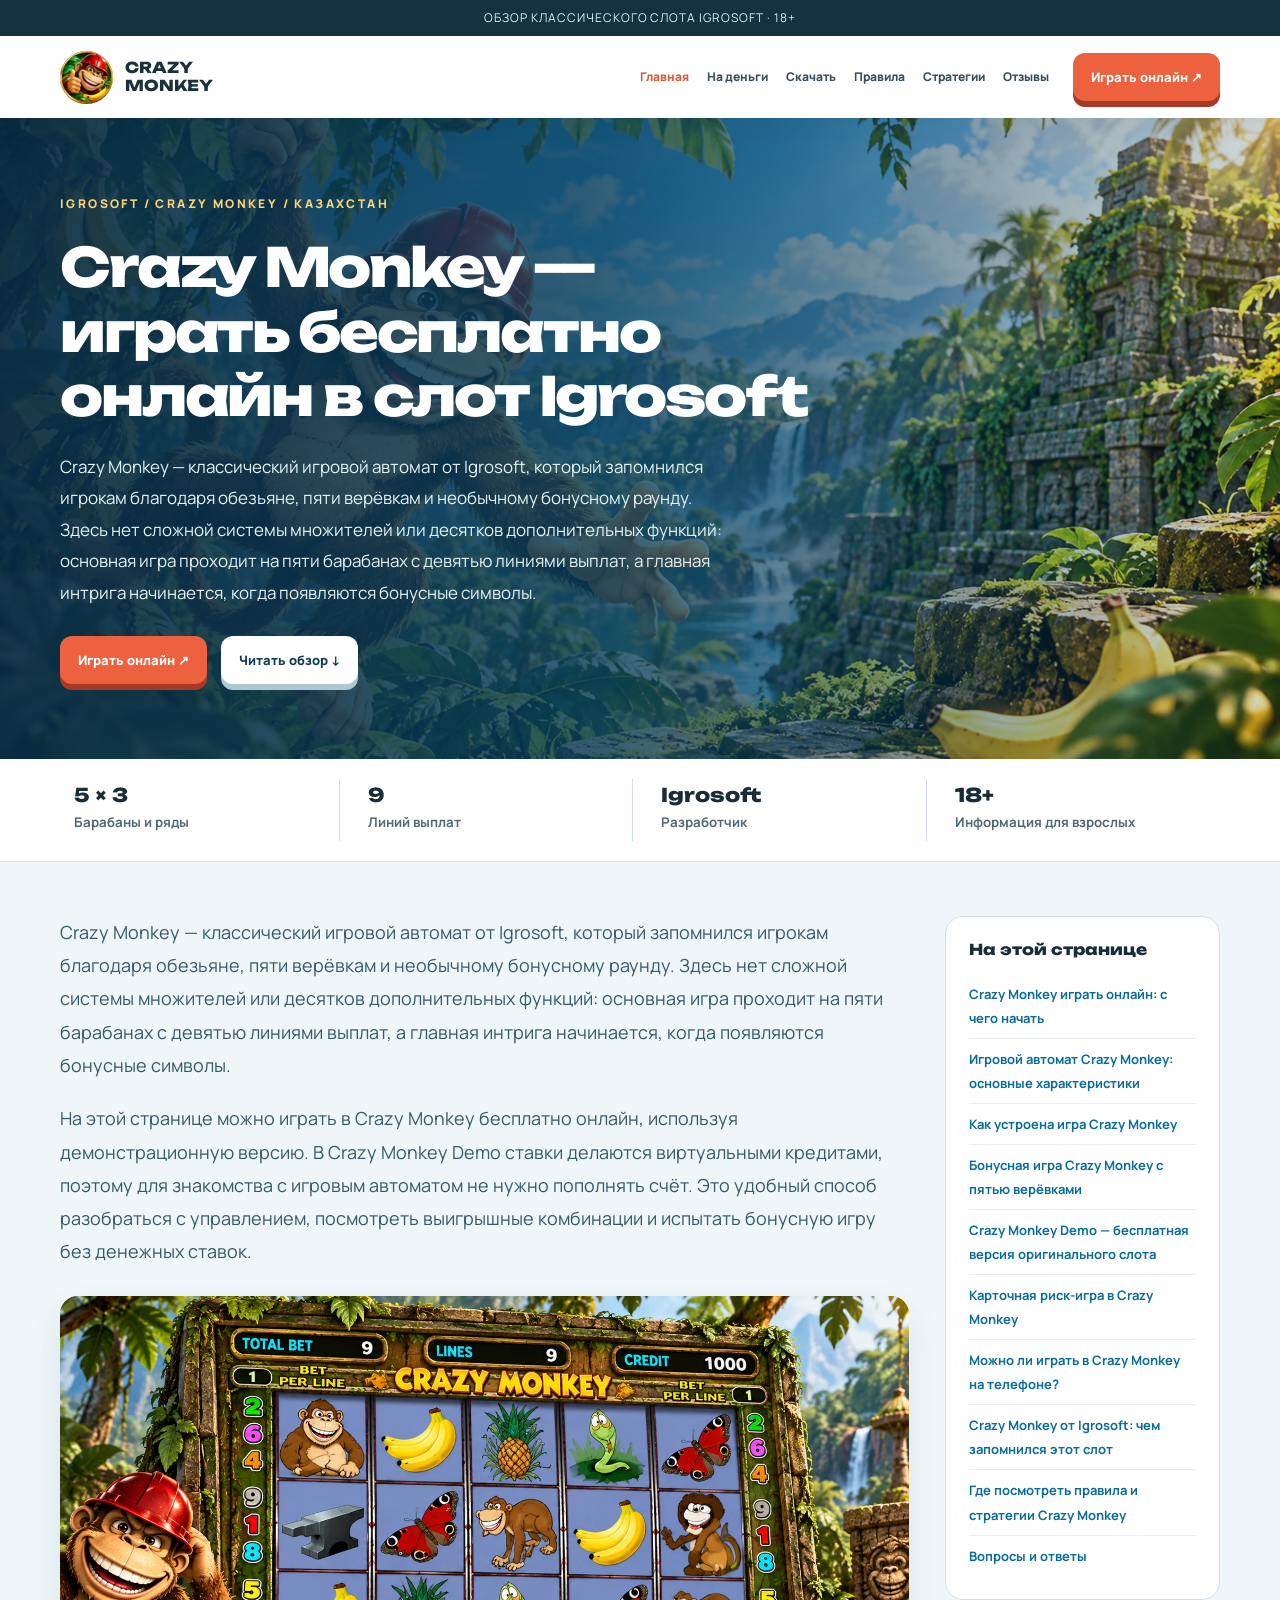
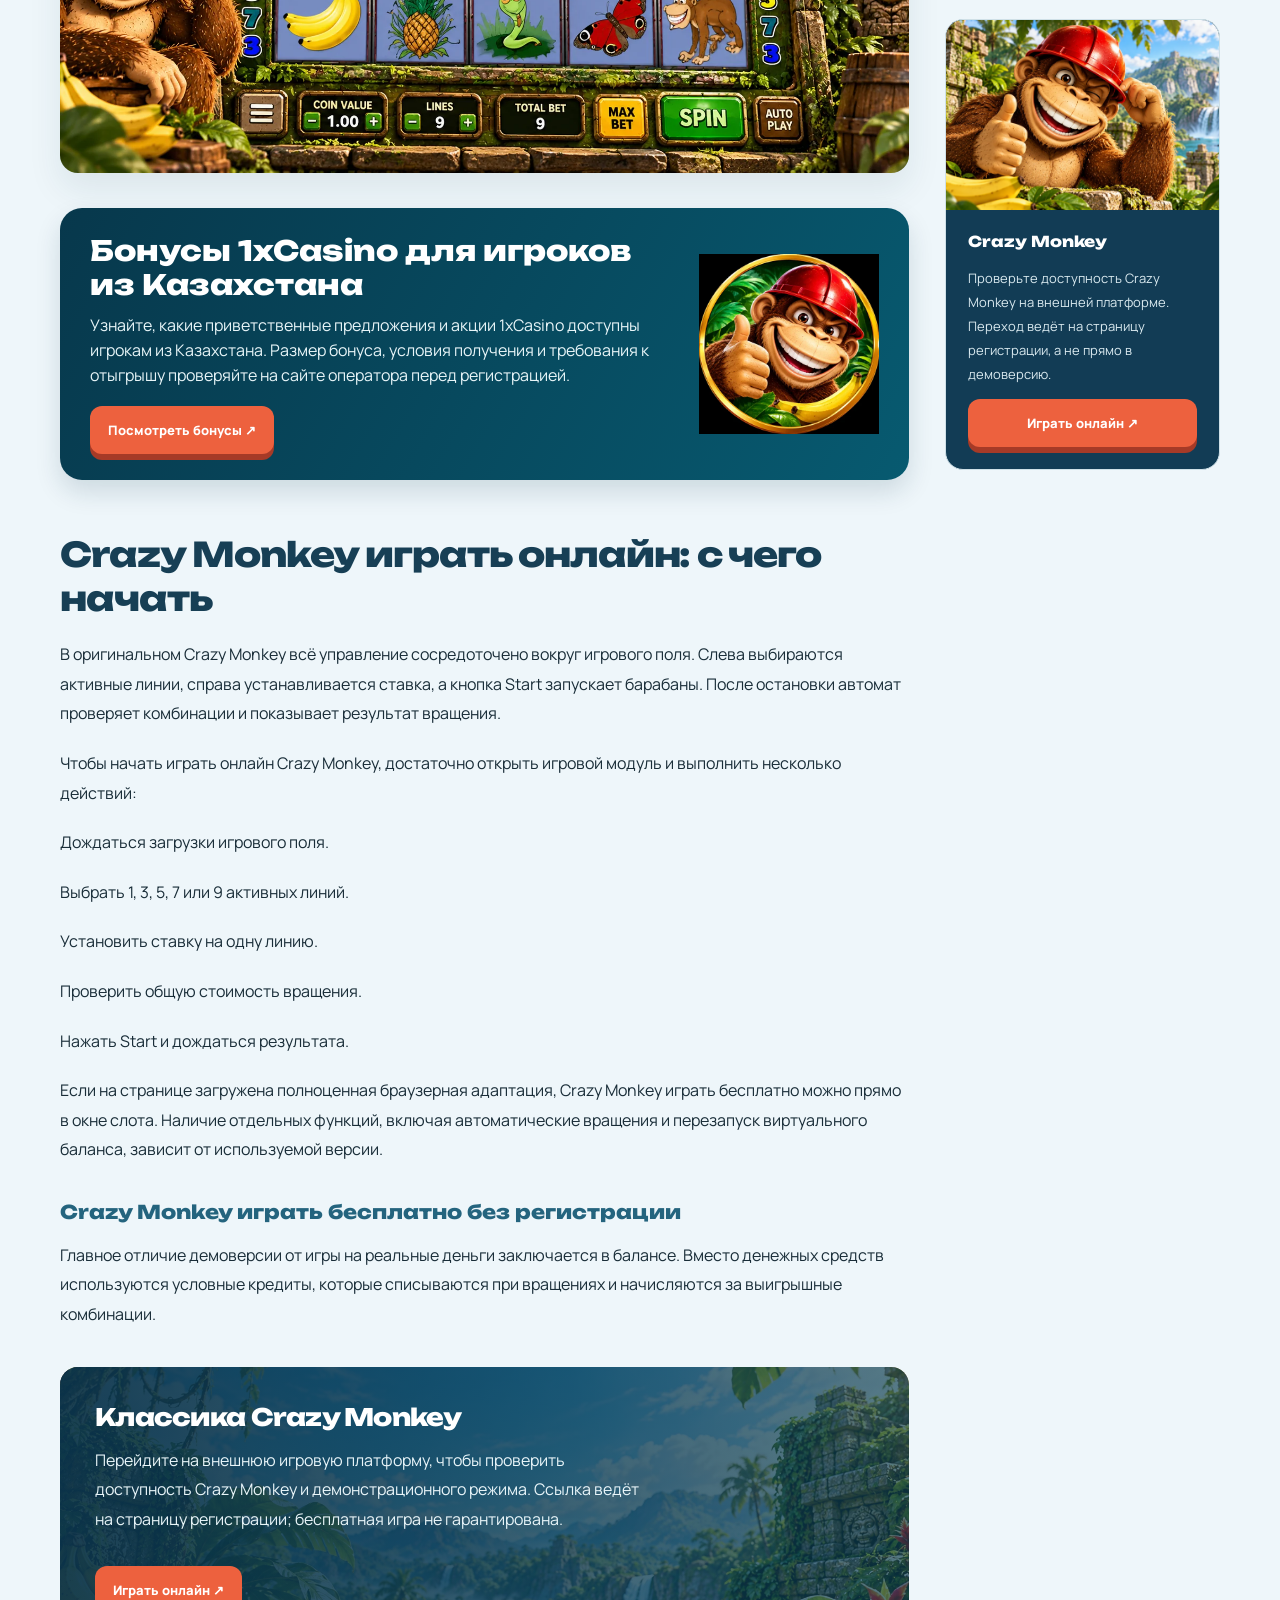
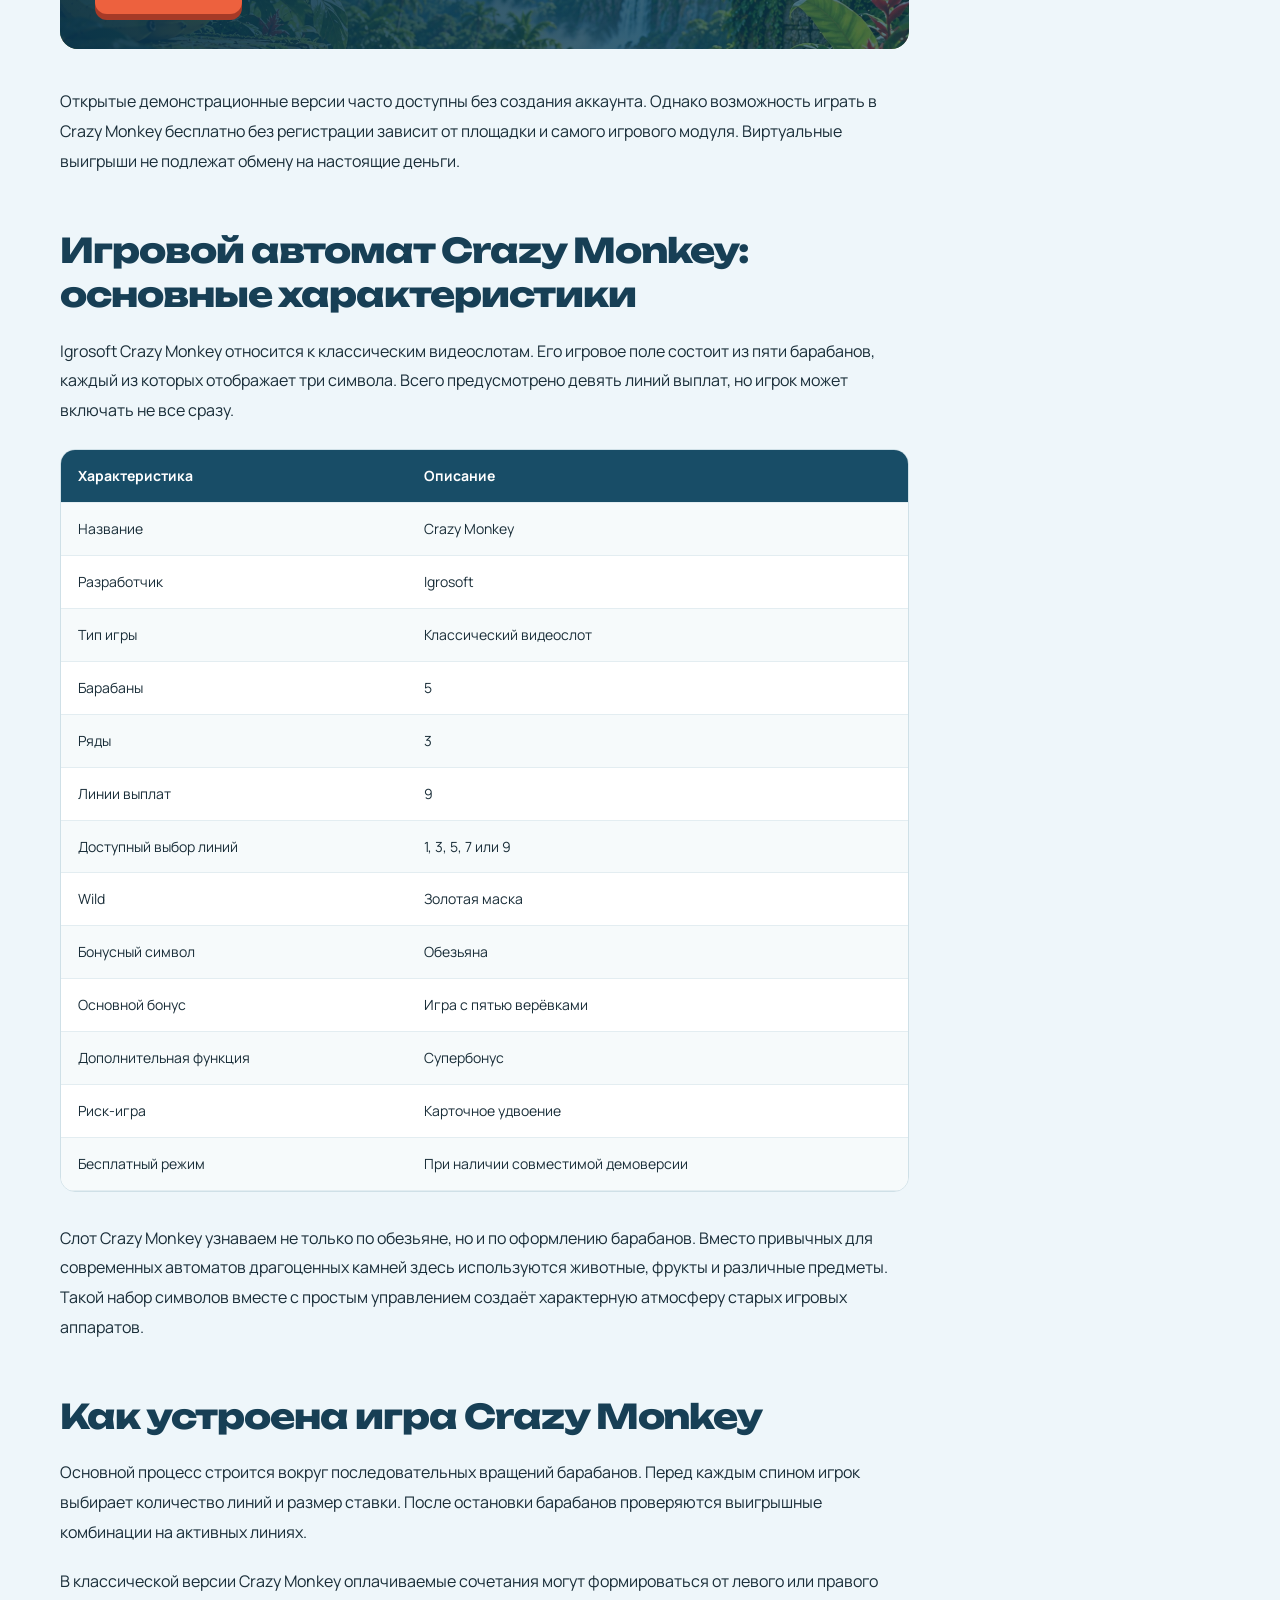
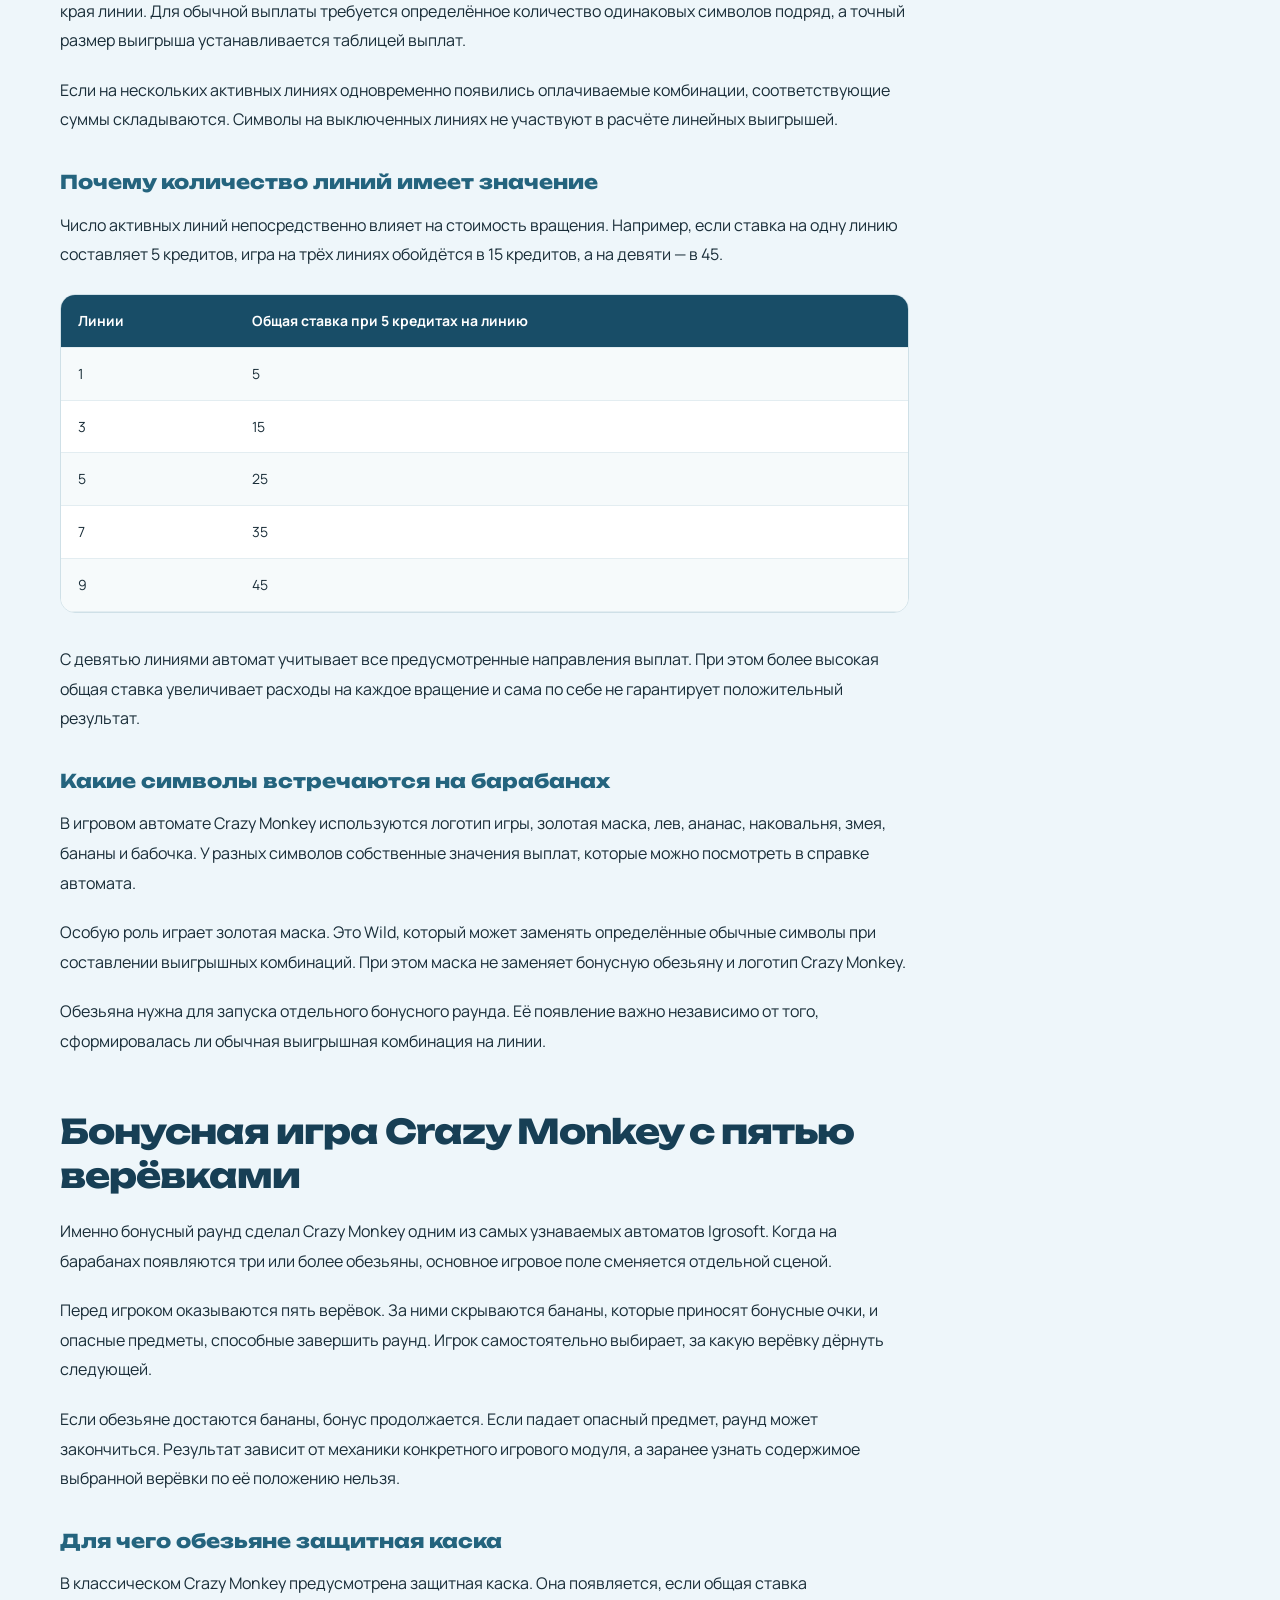
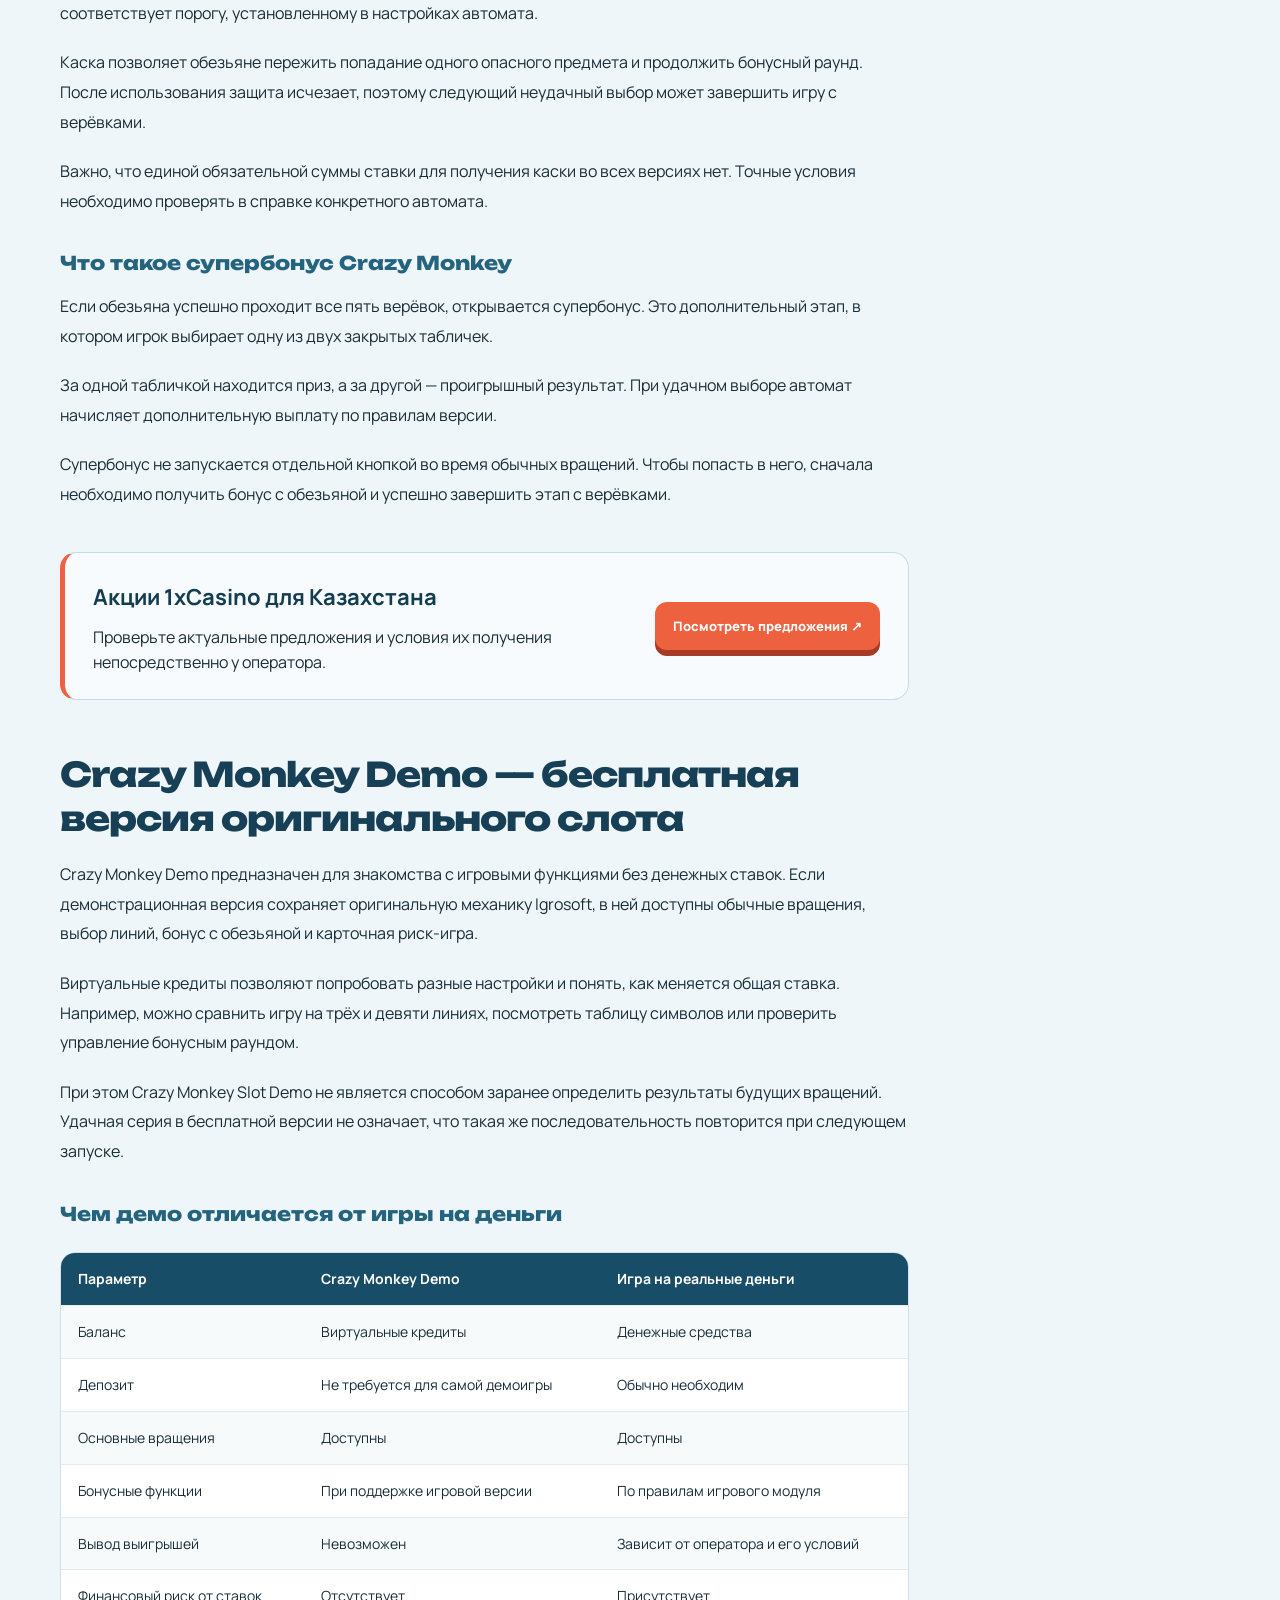
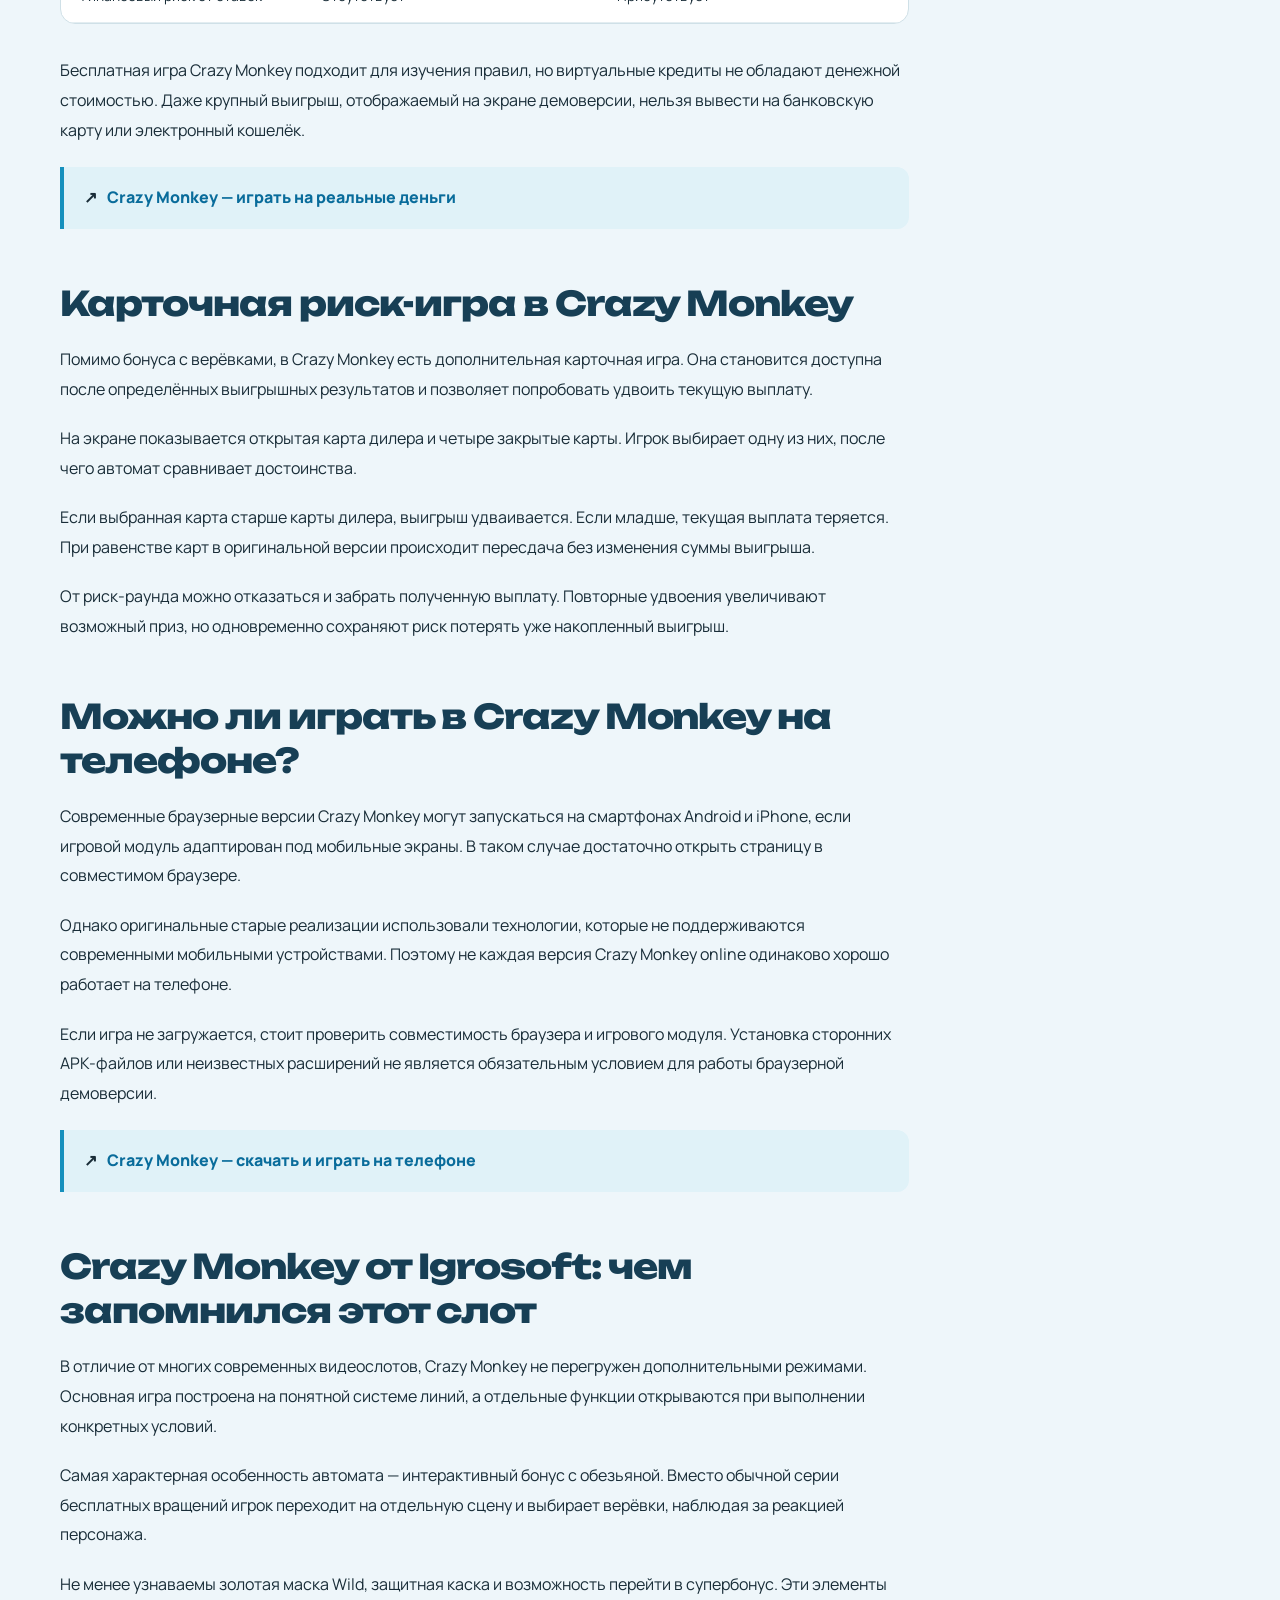
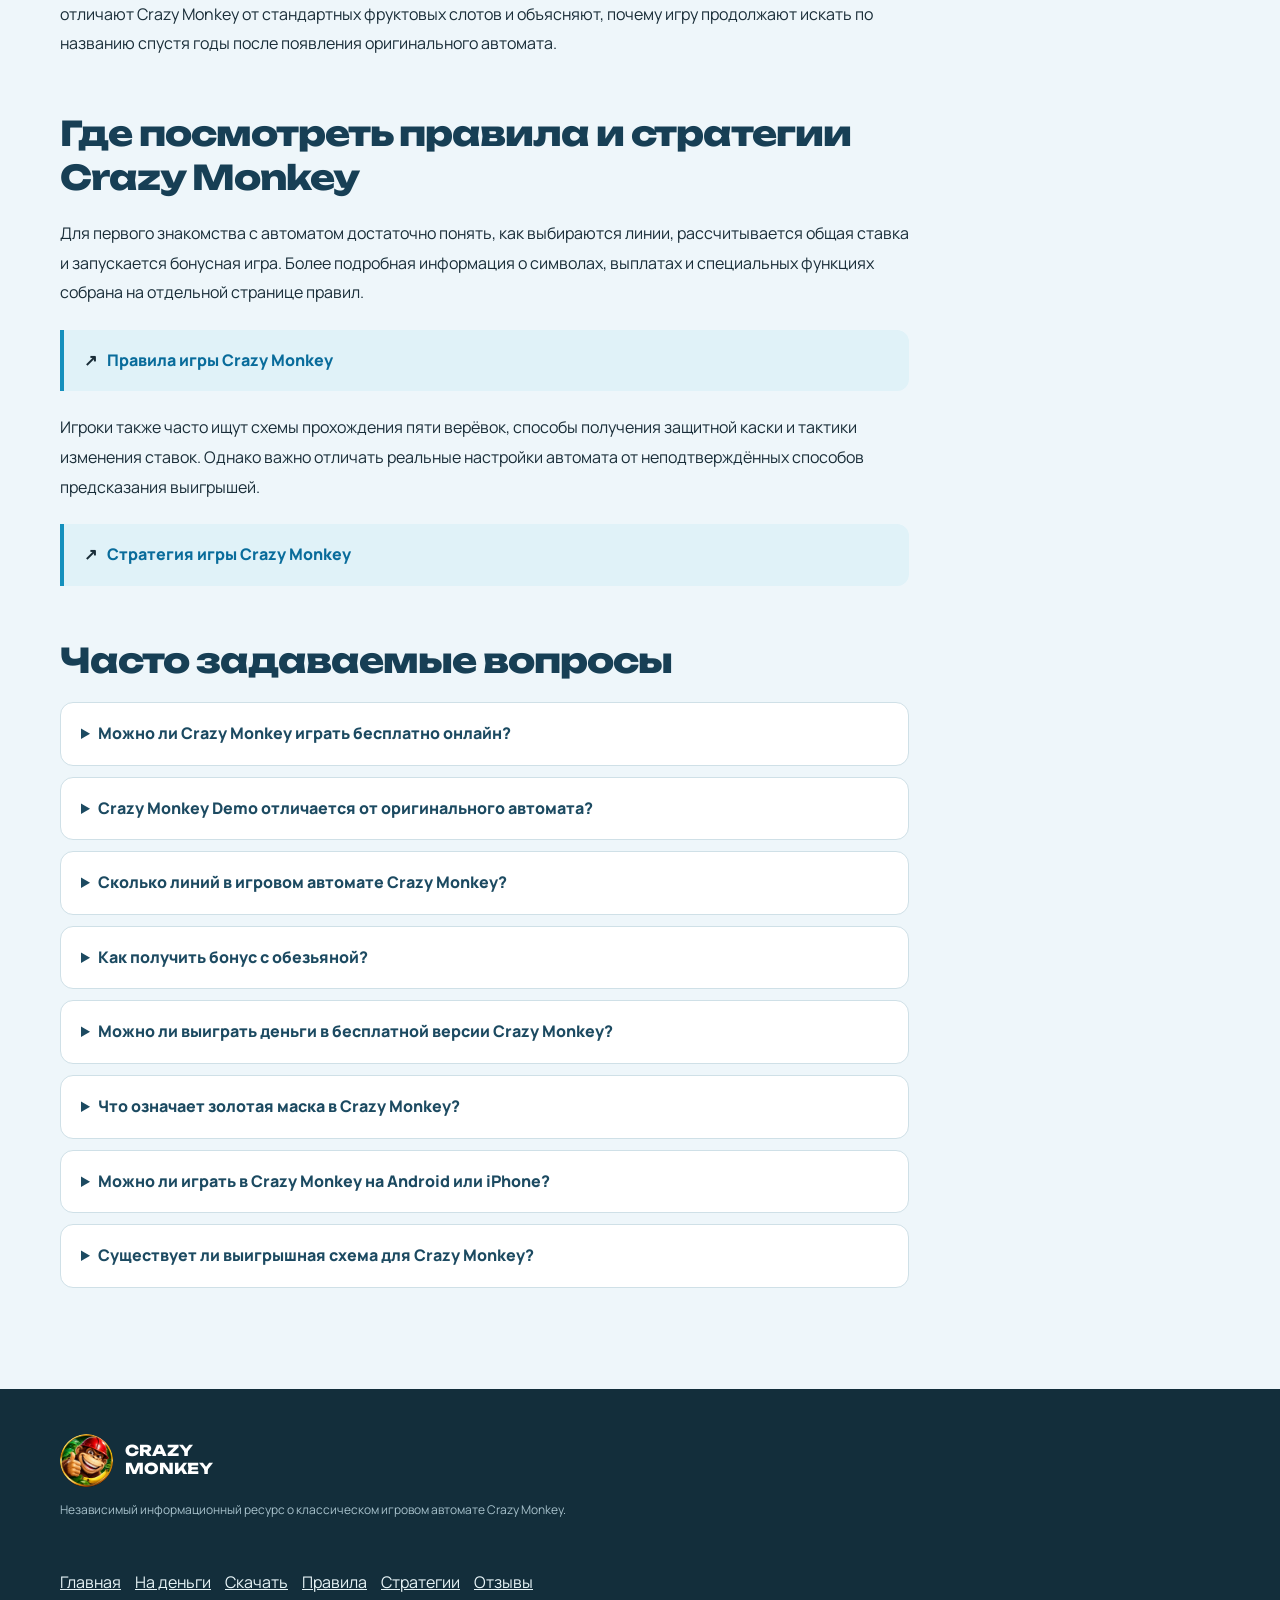
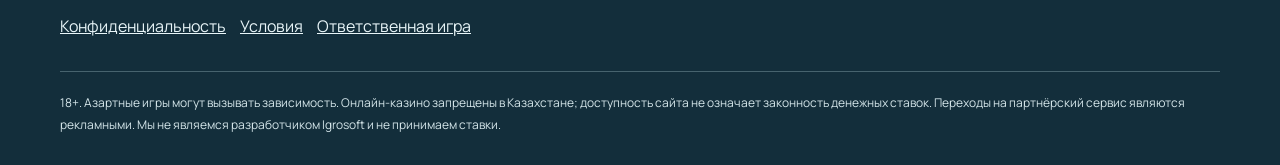
==== commit f98eba07: "Update" ====
--- a/index.html
+++ b/index.html
@@ -1,3 +1,3 @@
 <!DOCTYPE html>
 
-<html lang="ru-KZ"><head><meta charset="utf-8"/><meta content="width=device-width,initial-scale=1" name="viewport"/><title>Crazy Monkey Играть Бесплатно Онлайн — Демо Слот Igrosoft</title><meta content="Crazy Monkey играть бесплатно онлайн в демо-режиме. Классический игровой автомат Igrosoft: 9 линий, бонус с обезьяной, правила и запуск без регистрации." name="description"/><meta content="Wdlxi5m40RlZgPPE9A_rLJYuGJonHqpvLXz26h_4JN4" name="google-site-verification"/><meta content="index,follow,max-image-preview:large" name="robots"/><link href="https://slotcrazymonkey.com/" rel="canonical"/><link href="/favicon.png" rel="icon" type="image/png"/><link as="image" href="/assets/hero.webp" rel="preload"/><link href="/assets/style.css" rel="stylesheet"/><meta content="website" property="og:type"/><meta content="ru_KZ" property="og:locale"/><meta content="Crazy Monkey Играть Бесплатно Онлайн — Демо Слот Igrosoft" property="og:title"/><meta content="Crazy Monkey играть бесплатно онлайн в демо-режиме. Классический игровой автомат Igrosoft: 9 линий, бонус с обезьяной, правила и запуск без регистрации." property="og:description"/><meta content="https://slotcrazymonkey.com/" property="og:url"/><meta content="https://slotcrazymonkey.com/assets/hero.webp" property="og:image"/><meta content="summary_large_image" name="twitter:card"/><script type="application/ld+json">{"@context": "https://schema.org", "@graph": [{"@type": "WebSite", "@id": "https://slotcrazymonkey.com/#website", "url": "https://slotcrazymonkey.com/", "name": "Crazy Monkey — игровой автомат Igrosoft", "inLanguage": "ru-KZ"}, {"@type": "WebPage", "@id": "https://slotcrazymonkey.com/#webpage", "url": "https://slotcrazymonkey.com/", "name": "Crazy Monkey Играть Бесплатно Онлайн — Демо Слот Igrosoft", "description": "Crazy Monkey играть бесплатно онлайн в демо-режиме. Классический игровой автомат Igrosoft: 9 линий, бонус с обезьяной, правила и запуск без регистрации.", "inLanguage": "ru-KZ", "isPartOf": {"@id": "https://slotcrazymonkey.com/#website"}, "primaryImageOfPage": {"@type": "ImageObject", "url": "https://slotcrazymonkey.com/assets/hero.webp"}}, {"@type": "BreadcrumbList", "itemListElement": [{"@type": "ListItem", "position": 1, "name": "Главная", "item": "https://slotcrazymonkey.com/"}]}, {"@type": "VideoGame", "name": "Crazy Monkey", "gamePlatform": "Игровой автомат", "publisher": {"@type": "Organization", "name": "Igrosoft"}, "genre": "Slot game", "description": "Классический игровой автомат Crazy Monkey от Igrosoft. Описание правил и бонусов."}]}</script></head><body><div class="topbar">ОБЗОР КЛАССИЧЕСКОГО СЛОТА IGROSOFT · 18+</div><header class="header"><div class="container head"><a class="brand" href="/"><img alt="Crazy Monkey" height="53" src="/assets/favicon.webp" width="53"/><span>CRAZY<br/>MONKEY</span></a><nav aria-label="Основная навигация" class="nav"><a class="active" href="/">Главная</a><a class="" href="/na-dengi/">На деньги</a><a class="" href="/skachat/">Скачать</a><a class="" href="/pravila/">Правила</a><a class="" href="/strategiya/">Стратегии</a><a class="" href="/otzyvy/">Отзывы</a></nav><a class="headcta" href="/go/" rel="nofollow sponsored">Играть онлайн ↗</a></div></header><main><section class="hero"><div class="container"><div class="eyebrow">Igrosoft / Crazy Monkey / Казахстан</div><h1>Crazy Monkey — играть бесплатно онлайн в слот Igrosoft</h1><p>Crazy Monkey — классический игровой автомат от Igrosoft, который запомнился игрокам благодаря обезьяне, пяти верёвкам и необычному бонусному раунду. Здесь нет сложной системы множителей или десятков дополнительных функций: основная игра проходит на пяти барабанах с девятью линиями выплат, а главная интрига начинается, когда появляются бонусные символы.</p><div class="hero-actions"><a class="btn" href="/go/" rel="nofollow sponsored">Играть онлайн ↗</a><a class="btn secondary" href="#article">Читать обзор ↓</a></div></div></section><div class="info-strip"><div class="container strip"><div class="stat"><strong>5 × 3</strong><small>Барабаны и ряды</small></div><div class="stat"><strong>9</strong><small>Линий выплат</small></div><div class="stat"><strong>Igrosoft</strong><small>Разработчик</small></div><div class="stat"><strong>18+</strong><small>Информация для взрослых</small></div></div></div><div class="container layout" id="article"><article class="article"><p class="intro">Crazy Monkey — классический игровой автомат от Igrosoft, который запомнился игрокам благодаря обезьяне, пяти верёвкам и необычному бонусному раунду. Здесь нет сложной системы множителей или десятков дополнительных функций: основная игра проходит на пяти барабанах с девятью линиями выплат, а главная интрига начинается, когда появляются бонусные символы.</p><p class="intro">На этой странице можно играть в Crazy Monkey бесплатно онлайн, используя демонстрационную версию. В Crazy Monkey Demo ставки делаются виртуальными кредитами, поэтому для знакомства с игровым автоматом не нужно пополнять счёт. Это удобный способ разобраться с управлением, посмотреть выигрышные комбинации и испытать бонусную игру без денежных ставок.</p><figure class="feature-image"><img alt="Иллюстрация интерфейса Crazy Monkey с пятью барабанами" fetchpriority="low" height="900" loading="lazy" src="/assets/gameplay.webp" width="1600"/></figure><div aria-label="Переход к Crazy Monkey" class="conversion-panel" role="region"><div><h3>Crazy Monkey — перейти к игре</h3><p>Откройте внешнюю игровую платформу и проверьте доступность Crazy Monkey. Ссылка ведёт на страницу регистрации.</p><a aria-label="Играть онлайн на внешней платформе" class="btn" href="/go/" rel="nofollow sponsored">Играть онлайн ↗</a></div><img alt="Crazy Monkey — обезьяна в красной каске" decoding="async" height="180" loading="lazy" src="/assets/favicon.webp" width="180"/></div><div class="demo-entry"><h2>Crazy Monkey — играть онлайн</h2><p>Откройте игровую платформу и проверьте, доступна ли бесплатная демоверсия Crazy Monkey. Ссылка ведёт на регистрацию у внешнего оператора, а не на встроенную игру.</p><a class="btn" href="/go/" rel="nofollow sponsored">Играть онлайн ↗</a></div><section id="crazy-monkey-играть-онлаи-н-с-чего-начать"><h2>Crazy Monkey играть онлайн: с чего начать</h2><p class="">В оригинальном Crazy Monkey всё управление сосредоточено вокруг игрового поля. Слева выбираются активные линии, справа устанавливается ставка, а кнопка Start запускает барабаны. После остановки автомат проверяет комбинации и показывает результат вращения.</p><p class="">Чтобы начать играть онлайн Crazy Monkey, достаточно открыть игровой модуль и выполнить несколько действий:</p><p class="">Дождаться загрузки игрового поля.</p><p class="">Выбрать 1, 3, 5, 7 или 9 активных линий.</p><p class="">Установить ставку на одну линию.</p><p class="">Проверить общую стоимость вращения.</p><p class="">Нажать Start и дождаться результата.</p><p class="">Если на странице загружена полноценная браузерная адаптация, Crazy Monkey играть бесплатно можно прямо в окне слота. Наличие отдельных функций, включая автоматические вращения и перезапуск виртуального баланса, зависит от используемой версии.</p><h3>Crazy Monkey играть бесплатно без регистрации</h3><p class="">Главное отличие демоверсии от игры на реальные деньги заключается в балансе. Вместо денежных средств используются условные кредиты, которые списываются при вращениях и начисляются за выигрышные комбинации.</p><div class="visual-cta"><h2>Классика Crazy Monkey</h2><p>Перейдите на внешнюю игровую платформу, чтобы проверить доступность Crazy Monkey и демонстрационного режима. Ссылка ведёт на страницу регистрации; бесплатная игра не гарантирована.</p><a class="btn" href="/go/" rel="nofollow sponsored">Играть онлайн ↗</a></div><p class="">Открытые демонстрационные версии часто доступны без создания аккаунта. Однако возможность играть в Crazy Monkey бесплатно без регистрации зависит от площадки и самого игрового модуля. Виртуальные выигрыши не подлежат обмену на настоящие деньги.</p></section><section id="игровои-автомат-crazy-monkey-основные-характеристики"><h2>Игровой автомат Crazy Monkey: основные характеристики</h2><p class="">Igrosoft Crazy Monkey относится к классическим видеослотам. Его игровое поле состоит из пяти барабанов, каждый из которых отображает три символа. Всего предусмотрено девять линий выплат, но игрок может включать не все сразу.</p><div class="table-scroll"><table class="data-table"><tr><th>Характеристика</th><th>Описание</th></tr><tr><td>Название</td><td>Crazy Monkey</td></tr><tr><td>Разработчик</td><td>Igrosoft</td></tr><tr><td>Тип игры</td><td>Классический видеослот</td></tr><tr><td>Барабаны</td><td>5</td></tr><tr><td>Ряды</td><td>3</td></tr><tr><td>Линии выплат</td><td>9</td></tr><tr><td>Доступный выбор линий</td><td>1, 3, 5, 7 или 9</td></tr><tr><td>Wild</td><td>Золотая маска</td></tr><tr><td>Бонусный символ</td><td>Обезьяна</td></tr><tr><td>Основной бонус</td><td>Игра с пятью верёвками</td></tr><tr><td>Дополнительная функция</td><td>Супербонус</td></tr><tr><td>Риск-игра</td><td>Карточное удвоение</td></tr><tr><td>Бесплатный режим</td><td>При наличии совместимой демоверсии</td></tr></table></div><p class="">Слот Crazy Monkey узнаваем не только по обезьяне, но и по оформлению барабанов. Вместо привычных для современных автоматов драгоценных камней здесь используются животные, фрукты и различные предметы. Такой набор символов вместе с простым управлением создаёт характерную атмосферу старых игровых аппаратов.</p></section><section id="как-устроена-игра-crazy-monkey"><h2>Как устроена игра Crazy Monkey</h2><p class="">Основной процесс строится вокруг последовательных вращений барабанов. Перед каждым спином игрок выбирает количество линий и размер ставки. После остановки барабанов проверяются выигрышные комбинации на активных линиях.</p><p class="">В классической версии Crazy Monkey оплачиваемые сочетания могут формироваться от левого или правого края линии. Для обычной выплаты требуется определённое количество одинаковых символов подряд, а точный размер выигрыша устанавливается таблицей выплат.</p><p class="">Если на нескольких активных линиях одновременно появились оплачиваемые комбинации, соответствующие суммы складываются. Символы на выключенных линиях не участвуют в расчёте линейных выигрышей.</p><h3>Почему количество линий имеет значение</h3><p class="">Число активных линий непосредственно влияет на стоимость вращения. Например, если ставка на одну линию составляет 5 кредитов, игра на трёх линиях обойдётся в 15 кредитов, а на девяти — в 45.</p><div class="table-scroll"><table class="data-table"><tr><th>Линии</th><th>Общая ставка при 5 кредитах на линию</th></tr><tr><td>1</td><td>5</td></tr><tr><td>3</td><td>15</td></tr><tr><td>5</td><td>25</td></tr><tr><td>7</td><td>35</td></tr><tr><td>9</td><td>45</td></tr></table></div><p class="">С девятью линиями автомат учитывает все предусмотренные направления выплат. При этом более высокая общая ставка увеличивает расходы на каждое вращение и сама по себе не гарантирует положительный результат.</p><h3>Какие символы встречаются на барабанах</h3><p class="">В игровом автомате Crazy Monkey используются логотип игры, золотая маска, лев, ананас, наковальня, змея, бананы и бабочка. У разных символов собственные значения выплат, которые можно посмотреть в справке автомата.</p><p class="">Особую роль играет золотая маска. Это Wild, который может заменять определённые обычные символы при составлении выигрышных комбинаций. При этом маска не заменяет бонусную обезьяну и логотип Crazy Monkey.</p><p class="">Обезьяна нужна для запуска отдельного бонусного раунда. Её появление важно независимо от того, сформировалась ли обычная выигрышная комбинация на линии.</p></section><section id="бонусная-игра-crazy-monkey-с-пятью-вере-вками"><h2>Бонусная игра Crazy Monkey с пятью верёвками</h2><p class="">Именно бонусный раунд сделал Crazy Monkey одним из самых узнаваемых автоматов Igrosoft. Когда на барабанах появляются три или более обезьяны, основное игровое поле сменяется отдельной сценой.</p><p class="">Перед игроком оказываются пять верёвок. За ними скрываются бананы, которые приносят бонусные очки, и опасные предметы, способные завершить раунд. Игрок самостоятельно выбирает, за какую верёвку дёрнуть следующей.</p><p class="">Если обезьяне достаются бананы, бонус продолжается. Если падает опасный предмет, раунд может закончиться. Результат зависит от механики конкретного игрового модуля, а заранее узнать содержимое выбранной верёвки по её положению нельзя.</p><h3>Для чего обезьяне защитная каска</h3><p class="">В классическом Crazy Monkey предусмотрена защитная каска. Она появляется, если общая ставка соответствует порогу, установленному в настройках автомата.</p><p class="">Каска позволяет обезьяне пережить попадание одного опасного предмета и продолжить бонусный раунд. После использования защита исчезает, поэтому следующий неудачный выбор может завершить игру с верёвками.</p><p class="">Важно, что единой обязательной суммы ставки для получения каски во всех версиях нет. Точные условия необходимо проверять в справке конкретного автомата.</p><h3>Что такое супербонус Crazy Monkey</h3><p class="">Если обезьяна успешно проходит все пять верёвок, открывается супербонус. Это дополнительный этап, в котором игрок выбирает одну из двух закрытых табличек.</p><p class="">За одной табличкой находится приз, а за другой — проигрышный результат. При удачном выборе автомат начисляет дополнительную выплату по правилам версии.</p><p class="">Супербонус не запускается отдельной кнопкой во время обычных вращений. Чтобы попасть в него, сначала необходимо получить бонус с обезьяной и успешно завершить этап с верёвками.</p></section><div aria-label="Переход к Crazy Monkey" class="conversion-panel conversion-panel--warm" role="region"><div><h3>Продолжить знакомство с Crazy Monkey</h3><p>На внешней платформе можно проверить доступные варианты игры и условия доступа. Переход осуществляется через регистрацию.</p><a aria-label="Играть онлайн на внешней платформе" class="btn" href="/go/" rel="nofollow sponsored">Играть онлайн ↗</a></div><img alt="Crazy Monkey — обезьяна в красной каске" decoding="async" height="180" loading="lazy" src="/assets/favicon.webp" width="180"/></div><section id="crazy-monkey-demo-бесплатная-версия-оригинального-слота"><h2>Crazy Monkey Demo — бесплатная версия оригинального слота</h2><p class="">Crazy Monkey Demo предназначен для знакомства с игровыми функциями без денежных ставок. Если демонстрационная версия сохраняет оригинальную механику Igrosoft, в ней доступны обычные вращения, выбор линий, бонус с обезьяной и карточная риск-игра.</p><p class="">Виртуальные кредиты позволяют попробовать разные настройки и понять, как меняется общая ставка. Например, можно сравнить игру на трёх и девяти линиях, посмотреть таблицу символов или проверить управление бонусным раундом.</p><p class="">При этом Crazy Monkey Slot Demo не является способом заранее определить результаты будущих вращений. Удачная серия в бесплатной версии не означает, что такая же последовательность повторится при следующем запуске.</p><h3>Чем демо отличается от игры на деньги</h3><div class="table-scroll"><table class="data-table"><tr><th>Параметр</th><th>Crazy Monkey Demo</th><th>Игра на реальные деньги</th></tr><tr><td>Баланс</td><td>Виртуальные кредиты</td><td>Денежные средства</td></tr><tr><td>Депозит</td><td>Не требуется для самой демоигры</td><td>Обычно необходим</td></tr><tr><td>Основные вращения</td><td>Доступны</td><td>Доступны</td></tr><tr><td>Бонусные функции</td><td>При поддержке игровой версии</td><td>По правилам игрового модуля</td></tr><tr><td>Вывод выигрышей</td><td>Невозможен</td><td>Зависит от оператора и его условий</td></tr><tr><td>Финансовый риск от ставок</td><td>Отсутствует</td><td>Присутствует</td></tr></table></div><p class="">Бесплатная игра Crazy Monkey подходит для изучения правил, но виртуальные кредиты не обладают денежной стоимостью. Даже крупный выигрыш, отображаемый на экране демоверсии, нельзя вывести на банковскую карту или электронный кошелёк.</p><div class="crosslink">↗ <a href="/na-dengi/">Crazy Monkey — играть на реальные деньги</a></div></section><section id="карточная-риск-игра-в-crazy-monkey"><h2>Карточная риск-игра в Crazy Monkey</h2><p class="">Помимо бонуса с верёвками, в Crazy Monkey есть дополнительная карточная игра. Она становится доступна после определённых выигрышных результатов и позволяет попробовать удвоить текущую выплату.</p><p class="">На экране показывается открытая карта дилера и четыре закрытые карты. Игрок выбирает одну из них, после чего автомат сравнивает достоинства.</p><p class="">Если выбранная карта старше карты дилера, выигрыш удваивается. Если младше, текущая выплата теряется. При равенстве карт в оригинальной версии происходит пересдача без изменения суммы выигрыша.</p><p class="">От риск-раунда можно отказаться и забрать полученную выплату. Повторные удвоения увеличивают возможный приз, но одновременно сохраняют риск потерять уже накопленный выигрыш.</p></section><section id="можно-ли-играть-в-crazy-monkey-на-телефоне"><h2>Можно ли играть в Crazy Monkey на телефоне?</h2><p class="">Современные браузерные версии Crazy Monkey могут запускаться на смартфонах Android и iPhone, если игровой модуль адаптирован под мобильные экраны. В таком случае достаточно открыть страницу в совместимом браузере.</p><p class="">Однако оригинальные старые реализации использовали технологии, которые не поддерживаются современными мобильными устройствами. Поэтому не каждая версия Crazy Monkey online одинаково хорошо работает на телефоне.</p><p class="">Если игра не загружается, стоит проверить совместимость браузера и игрового модуля. Установка сторонних APK-файлов или неизвестных расширений не является обязательным условием для работы браузерной демоверсии.</p><div class="crosslink">↗ <a href="/skachat/">Crazy Monkey — скачать и играть на телефоне</a></div></section><div aria-label="Переход к Crazy Monkey" class="conversion-panel conversion-panel--warm" role="region"><div><h3>Продолжить знакомство с Crazy Monkey</h3><p>На внешней платформе можно проверить доступные варианты игры и условия доступа. Переход осуществляется через регистрацию.</p><a aria-label="Играть онлайн на внешней платформе" class="btn" href="/go/" rel="nofollow sponsored">Играть онлайн ↗</a></div><img alt="Crazy Monkey — обезьяна в красной каске" decoding="async" height="180" loading="lazy" src="/assets/favicon.webp" width="180"/></div><section id="crazy-monkey-от-igrosoft-чем-запомнился-этот-слот"><h2>Crazy Monkey от Igrosoft: чем запомнился этот слот</h2><p class="">В отличие от многих современных видеослотов, Crazy Monkey не перегружен дополнительными режимами. Основная игра построена на понятной системе линий, а отдельные функции открываются при выполнении конкретных условий.</p><p class="">Самая характерная особенность автомата — интерактивный бонус с обезьяной. Вместо обычной серии бесплатных вращений игрок переходит на отдельную сцену и выбирает верёвки, наблюдая за реакцией персонажа.</p><p class="">Не менее узнаваемы золотая маска Wild, защитная каска и возможность перейти в супербонус. Эти элементы отличают Crazy Monkey от стандартных фруктовых слотов и объясняют, почему игру продолжают искать по названию спустя годы после появления оригинального автомата.</p></section><section id="где-посмотреть-правила-и-стратегии-crazy-monkey"><h2>Где посмотреть правила и стратегии Crazy Monkey</h2><p class="">Для первого знакомства с автоматом достаточно понять, как выбираются линии, рассчитывается общая ставка и запускается бонусная игра. Более подробная информация о символах, выплатах и специальных функциях собрана на отдельной странице правил.</p><div class="crosslink">↗ <a href="/pravila/">Правила игры Crazy Monkey</a></div><p class="">Игроки также часто ищут схемы прохождения пяти верёвок, способы получения защитной каски и тактики изменения ставок. Однако важно отличать реальные настройки автомата от неподтверждённых способов предсказания выигрышей.</p><div class="crosslink">↗ <a href="/strategiya/">Стратегия игры Crazy Monkey</a></div></section><section class="faq" id="faq"><h2>Часто задаваемые вопросы</h2><details><summary>Можно ли Crazy Monkey играть бесплатно онлайн?</summary><p>Да, при наличии работающей демонстрационной версии Crazy Monkey можно запускать с виртуальным балансом. Денежный депозит для самого деморежима не требуется, а доступность игры зависит от используемого модуля.</p></details><details><summary>Crazy Monkey Demo отличается от оригинального автомата?</summary><p>Браузерная демоверсия может отличаться оформлением кнопок, размером игрового поля и технической реализацией. Если это корректная адаптация оригинального слота Igrosoft, основные игровые правила должны сохраняться.</p></details><details><summary>Сколько линий в игровом автомате Crazy Monkey?</summary><p>В Crazy Monkey предусмотрено девять линий выплат. Перед вращением можно выбрать 1, 3, 5, 7 или 9 активных линий, от чего зависит общая стоимость спина.</p></details><details><summary>Как получить бонус с обезьяной?</summary><p>Бонусная игра запускается при появлении трёх или более символов обезьяны на барабанах. После этого открывается отдельный раунд с пятью верёвками.</p></details><details><summary>Можно ли выиграть деньги в бесплатной версии Crazy Monkey?</summary><p>Нет. В бесплатной версии используются виртуальные кредиты, которые не обмениваются на реальные деньги. Демо предназначено для ознакомления с игровым процессом.</p></details><details><summary>Что означает золотая маска в Crazy Monkey?</summary><p>Золотая маска — символ Wild. Она может заменять определённые обычные символы в выигрышных комбинациях, но не подменяет бонусную обезьяну и логотип игры.</p></details><details><summary>Можно ли играть в Crazy Monkey на Android или iPhone?</summary><p>Да, если используется совместимая браузерная версия с мобильной адаптацией. Старые реализации слота могут не запускаться на современных смартфонах.</p></details><details><summary>Существует ли выигрышная схема для Crazy Monkey?</summary><p>Подтверждённой схемы, гарантирующей выигрыш, нет. Игрок может выбирать линии, размер ставки и порядок верёвок в бонусе, но эти действия не позволяют достоверно предсказать результат следующего вращения.</p></details></section></article><aside class="aside"><div class="aside-box toc"><h2>На этой странице</h2><a href="#crazy-monkey-играть-онлаи-н-с-чего-начать">Crazy Monkey играть онлайн: с чего начать</a><a href="#игровои-автомат-crazy-monkey-основные-характеристики">Игровой автомат Crazy Monkey: основные характеристики</a><a href="#как-устроена-игра-crazy-monkey">Как устроена игра Crazy Monkey</a><a href="#бонусная-игра-crazy-monkey-с-пятью-вере-вками">Бонусная игра Crazy Monkey с пятью верёвками</a><a href="#crazy-monkey-demo-бесплатная-версия-оригинального-слота">Crazy Monkey Demo — бесплатная версия оригинального слота</a><a href="#карточная-риск-игра-в-crazy-monkey">Карточная риск-игра в Crazy Monkey</a><a href="#можно-ли-играть-в-crazy-monkey-на-телефоне">Можно ли играть в Crazy Monkey на телефоне?</a><a href="#crazy-monkey-от-igrosoft-чем-запомнился-этот-слот">Crazy Monkey от Igrosoft: чем запомнился этот слот</a><a href="#где-посмотреть-правила-и-стратегии-crazy-monkey">Где посмотреть правила и стратегии Crazy Monkey</a><a href="#faq">Вопросы и ответы</a></div><div class="aside-box aside-promo"><img alt="Обезьяна Crazy Monkey в красной каске" height="360" loading="lazy" src="/assets/monkey.webp" width="500"/><div class="inside"><h2>Crazy Monkey</h2><p>Проверьте доступность Crazy Monkey на внешней платформе. Переход ведёт на страницу регистрации, а не прямо в демоверсию.</p><a class="btn" href="/go/" rel="nofollow sponsored">Играть онлайн ↗</a></div></div></aside></div></main><footer class="footer"><div class="container"><div class="footer-grid"><div><a class="brand" href="/"><img alt="Crazy Monkey" height="53" src="/assets/favicon.webp" width="53"/><span>CRAZY<br/>MONKEY</span></a><p>Независимый информационный ресурс о классическом игровом автомате Crazy Monkey.</p></div><nav><a class="active" href="/">Главная</a><a class="" href="/na-dengi/">На деньги</a><a class="" href="/skachat/">Скачать</a><a class="" href="/pravila/">Правила</a><a class="" href="/strategiya/">Стратегии</a><a class="" href="/otzyvy/">Отзывы</a><a href="/privacy/">Конфиденциальность</a><a href="/terms/">Условия</a><a href="/responsible-gaming/">Ответственная игра</a></nav></div><div class="legal">18+. Азартные игры могут вызывать зависимость. Онлайн-казино запрещены в Казахстане; доступность сайта не означает законность денежных ставок. Переходы на партнёрский сервис являются рекламными. Мы не являемся разработчиком Igrosoft и не принимаем ставки.</div></div></footer></body></html>+<html lang="ru-KZ"><head><meta charset="utf-8"/><meta content="width=device-width,initial-scale=1" name="viewport"/><title>Crazy Monkey Играть Бесплатно Онлайн — Демо Слот Igrosoft</title><meta content="Crazy Monkey играть бесплатно онлайн в демо-режиме. Классический игровой автомат Igrosoft: 9 линий, бонус с обезьяной, правила и запуск без регистрации." name="description"/><meta content="Wdlxi5m40RlZgPPE9A_rLJYuGJonHqpvLXz26h_4JN4" name="google-site-verification"/><meta content="index,follow,max-image-preview:large" name="robots"/><link href="https://slotcrazymonkey.com/" rel="canonical"/><link href="/favicon.png" rel="icon" type="image/png"/><link as="image" href="/assets/hero.webp" rel="preload"/><link href="/assets/style.css" rel="stylesheet"/><meta content="website" property="og:type"/><meta content="ru_KZ" property="og:locale"/><meta content="Crazy Monkey Играть Бесплатно Онлайн — Демо Слот Igrosoft" property="og:title"/><meta content="Crazy Monkey играть бесплатно онлайн в демо-режиме. Классический игровой автомат Igrosoft: 9 линий, бонус с обезьяной, правила и запуск без регистрации." property="og:description"/><meta content="https://slotcrazymonkey.com/" property="og:url"/><meta content="https://slotcrazymonkey.com/assets/hero.webp" property="og:image"/><meta content="summary_large_image" name="twitter:card"/><script type="application/ld+json">{"@context": "https://schema.org", "@graph": [{"@type": "WebSite", "@id": "https://slotcrazymonkey.com/#website", "url": "https://slotcrazymonkey.com/", "name": "Crazy Monkey — игровой автомат Igrosoft", "inLanguage": "ru-KZ"}, {"@type": "WebPage", "@id": "https://slotcrazymonkey.com/#webpage", "url": "https://slotcrazymonkey.com/", "name": "Crazy Monkey Играть Бесплатно Онлайн — Демо Слот Igrosoft", "description": "Crazy Monkey играть бесплатно онлайн в демо-режиме. Классический игровой автомат Igrosoft: 9 линий, бонус с обезьяной, правила и запуск без регистрации.", "inLanguage": "ru-KZ", "isPartOf": {"@id": "https://slotcrazymonkey.com/#website"}, "primaryImageOfPage": {"@type": "ImageObject", "url": "https://slotcrazymonkey.com/assets/hero.webp"}}, {"@type": "BreadcrumbList", "itemListElement": [{"@type": "ListItem", "position": 1, "name": "Главная", "item": "https://slotcrazymonkey.com/"}]}, {"@type": "VideoGame", "name": "Crazy Monkey", "gamePlatform": "Игровой автомат", "publisher": {"@type": "Organization", "name": "Igrosoft"}, "genre": "Slot game", "description": "Классический игровой автомат Crazy Monkey от Igrosoft. Описание правил и бонусов."}]}</script></head><body><div class="topbar">ОБЗОР КЛАССИЧЕСКОГО СЛОТА IGROSOFT · 18+</div><header class="header"><div class="container head"><a class="brand" href="/"><img alt="Crazy Monkey" height="53" src="/assets/favicon.webp" width="53"/><span>CRAZY<br/>MONKEY</span></a><nav aria-label="Основная навигация" class="nav"><a class="active" href="/">Главная</a><a class="" href="/na-dengi/">На деньги</a><a class="" href="/skachat/">Скачать</a><a class="" href="/pravila/">Правила</a><a class="" href="/strategiya/">Стратегии</a><a class="" href="/otzyvy/">Отзывы</a></nav><a class="headcta" href="/go/" rel="nofollow sponsored">Играть онлайн ↗</a></div></header><main><section class="hero"><div class="container"><div class="eyebrow">Igrosoft / Crazy Monkey / Казахстан</div><h1>Crazy Monkey — играть бесплатно онлайн в слот Igrosoft</h1><p>Crazy Monkey — классический игровой автомат от Igrosoft, который запомнился игрокам благодаря обезьяне, пяти верёвкам и необычному бонусному раунду. Здесь нет сложной системы множителей или десятков дополнительных функций: основная игра проходит на пяти барабанах с девятью линиями выплат, а главная интрига начинается, когда появляются бонусные символы.</p><div class="hero-actions"><a class="btn" href="/go/" rel="nofollow sponsored">Играть онлайн ↗</a><a class="btn secondary" href="#article">Читать обзор ↓</a></div></div></section><div class="info-strip"><div class="container strip"><div class="stat"><strong>5 × 3</strong><small>Барабаны и ряды</small></div><div class="stat"><strong>9</strong><small>Линий выплат</small></div><div class="stat"><strong>Igrosoft</strong><small>Разработчик</small></div><div class="stat"><strong>18+</strong><small>Информация для взрослых</small></div></div></div><div class="container layout" id="article"><article class="article"><p class="intro">Crazy Monkey — классический игровой автомат от Igrosoft, который запомнился игрокам благодаря обезьяне, пяти верёвкам и необычному бонусному раунду. Здесь нет сложной системы множителей или десятков дополнительных функций: основная игра проходит на пяти барабанах с девятью линиями выплат, а главная интрига начинается, когда появляются бонусные символы.</p><p class="intro">На этой странице можно играть в Crazy Monkey бесплатно онлайн, используя демонстрационную версию. В Crazy Monkey Demo ставки делаются виртуальными кредитами, поэтому для знакомства с игровым автоматом не нужно пополнять счёт. Это удобный способ разобраться с управлением, посмотреть выигрышные комбинации и испытать бонусную игру без денежных ставок.</p><figure class="feature-image"><img alt="Иллюстрация интерфейса Crazy Monkey с пятью барабанами" fetchpriority="low" height="900" loading="lazy" src="/assets/gameplay.webp" width="1600"/></figure><div aria-label="Переход к Crazy Monkey" class="conversion-panel" role="region"><div><h3>Бонусы 1xCasino для игроков из Казахстана</h3><p>Узнайте, какие приветственные предложения и акции 1xCasino доступны игрокам из Казахстана. Размер бонуса, условия получения и требования к отыгрышу проверяйте на сайте оператора перед регистрацией.</p><a aria-label="Играть онлайн на внешней платформе" class="btn" href="/go/" rel="nofollow sponsored">Посмотреть бонусы ↗</a></div><img alt="Crazy Monkey — обезьяна в красной каске" decoding="async" height="180" loading="lazy" src="/assets/favicon.webp" width="180"/></div><section id="crazy-monkey-играть-онлаи-н-с-чего-начать"><h2>Crazy Monkey играть онлайн: с чего начать</h2><p class="">В оригинальном Crazy Monkey всё управление сосредоточено вокруг игрового поля. Слева выбираются активные линии, справа устанавливается ставка, а кнопка Start запускает барабаны. После остановки автомат проверяет комбинации и показывает результат вращения.</p><p class="">Чтобы начать играть онлайн Crazy Monkey, достаточно открыть игровой модуль и выполнить несколько действий:</p><p class="">Дождаться загрузки игрового поля.</p><p class="">Выбрать 1, 3, 5, 7 или 9 активных линий.</p><p class="">Установить ставку на одну линию.</p><p class="">Проверить общую стоимость вращения.</p><p class="">Нажать Start и дождаться результата.</p><p class="">Если на странице загружена полноценная браузерная адаптация, Crazy Monkey играть бесплатно можно прямо в окне слота. Наличие отдельных функций, включая автоматические вращения и перезапуск виртуального баланса, зависит от используемой версии.</p><h3>Crazy Monkey играть бесплатно без регистрации</h3><p class="">Главное отличие демоверсии от игры на реальные деньги заключается в балансе. Вместо денежных средств используются условные кредиты, которые списываются при вращениях и начисляются за выигрышные комбинации.</p><div class="visual-cta"><h2>Классика Crazy Monkey</h2><p>Перейдите на внешнюю игровую платформу, чтобы проверить доступность Crazy Monkey и демонстрационного режима. Ссылка ведёт на страницу регистрации; бесплатная игра не гарантирована.</p><a class="btn" href="/go/" rel="nofollow sponsored">Играть онлайн ↗</a></div><p class="">Открытые демонстрационные версии часто доступны без создания аккаунта. Однако возможность играть в Crazy Monkey бесплатно без регистрации зависит от площадки и самого игрового модуля. Виртуальные выигрыши не подлежат обмену на настоящие деньги.</p></section><section id="игровои-автомат-crazy-monkey-основные-характеристики"><h2>Игровой автомат Crazy Monkey: основные характеристики</h2><p class="">Igrosoft Crazy Monkey относится к классическим видеослотам. Его игровое поле состоит из пяти барабанов, каждый из которых отображает три символа. Всего предусмотрено девять линий выплат, но игрок может включать не все сразу.</p><div class="table-scroll"><table class="data-table"><tr><th>Характеристика</th><th>Описание</th></tr><tr><td>Название</td><td>Crazy Monkey</td></tr><tr><td>Разработчик</td><td>Igrosoft</td></tr><tr><td>Тип игры</td><td>Классический видеослот</td></tr><tr><td>Барабаны</td><td>5</td></tr><tr><td>Ряды</td><td>3</td></tr><tr><td>Линии выплат</td><td>9</td></tr><tr><td>Доступный выбор линий</td><td>1, 3, 5, 7 или 9</td></tr><tr><td>Wild</td><td>Золотая маска</td></tr><tr><td>Бонусный символ</td><td>Обезьяна</td></tr><tr><td>Основной бонус</td><td>Игра с пятью верёвками</td></tr><tr><td>Дополнительная функция</td><td>Супербонус</td></tr><tr><td>Риск-игра</td><td>Карточное удвоение</td></tr><tr><td>Бесплатный режим</td><td>При наличии совместимой демоверсии</td></tr></table></div><p class="">Слот Crazy Monkey узнаваем не только по обезьяне, но и по оформлению барабанов. Вместо привычных для современных автоматов драгоценных камней здесь используются животные, фрукты и различные предметы. Такой набор символов вместе с простым управлением создаёт характерную атмосферу старых игровых аппаратов.</p></section><section id="как-устроена-игра-crazy-monkey"><h2>Как устроена игра Crazy Monkey</h2><p class="">Основной процесс строится вокруг последовательных вращений барабанов. Перед каждым спином игрок выбирает количество линий и размер ставки. После остановки барабанов проверяются выигрышные комбинации на активных линиях.</p><p class="">В классической версии Crazy Monkey оплачиваемые сочетания могут формироваться от левого или правого края линии. Для обычной выплаты требуется определённое количество одинаковых символов подряд, а точный размер выигрыша устанавливается таблицей выплат.</p><p class="">Если на нескольких активных линиях одновременно появились оплачиваемые комбинации, соответствующие суммы складываются. Символы на выключенных линиях не участвуют в расчёте линейных выигрышей.</p><h3>Почему количество линий имеет значение</h3><p class="">Число активных линий непосредственно влияет на стоимость вращения. Например, если ставка на одну линию составляет 5 кредитов, игра на трёх линиях обойдётся в 15 кредитов, а на девяти — в 45.</p><div class="table-scroll"><table class="data-table"><tr><th>Линии</th><th>Общая ставка при 5 кредитах на линию</th></tr><tr><td>1</td><td>5</td></tr><tr><td>3</td><td>15</td></tr><tr><td>5</td><td>25</td></tr><tr><td>7</td><td>35</td></tr><tr><td>9</td><td>45</td></tr></table></div><p class="">С девятью линиями автомат учитывает все предусмотренные направления выплат. При этом более высокая общая ставка увеличивает расходы на каждое вращение и сама по себе не гарантирует положительный результат.</p><h3>Какие символы встречаются на барабанах</h3><p class="">В игровом автомате Crazy Monkey используются логотип игры, золотая маска, лев, ананас, наковальня, змея, бананы и бабочка. У разных символов собственные значения выплат, которые можно посмотреть в справке автомата.</p><p class="">Особую роль играет золотая маска. Это Wild, который может заменять определённые обычные символы при составлении выигрышных комбинаций. При этом маска не заменяет бонусную обезьяну и логотип Crazy Monkey.</p><p class="">Обезьяна нужна для запуска отдельного бонусного раунда. Её появление важно независимо от того, сформировалась ли обычная выигрышная комбинация на линии.</p></section><section id="бонусная-игра-crazy-monkey-с-пятью-вере-вками"><h2>Бонусная игра Crazy Monkey с пятью верёвками</h2><p class="">Именно бонусный раунд сделал Crazy Monkey одним из самых узнаваемых автоматов Igrosoft. Когда на барабанах появляются три или более обезьяны, основное игровое поле сменяется отдельной сценой.</p><p class="">Перед игроком оказываются пять верёвок. За ними скрываются бананы, которые приносят бонусные очки, и опасные предметы, способные завершить раунд. Игрок самостоятельно выбирает, за какую верёвку дёрнуть следующей.</p><p class="">Если обезьяне достаются бананы, бонус продолжается. Если падает опасный предмет, раунд может закончиться. Результат зависит от механики конкретного игрового модуля, а заранее узнать содержимое выбранной верёвки по её положению нельзя.</p><h3>Для чего обезьяне защитная каска</h3><p class="">В классическом Crazy Monkey предусмотрена защитная каска. Она появляется, если общая ставка соответствует порогу, установленному в настройках автомата.</p><p class="">Каска позволяет обезьяне пережить попадание одного опасного предмета и продолжить бонусный раунд. После использования защита исчезает, поэтому следующий неудачный выбор может завершить игру с верёвками.</p><p class="">Важно, что единой обязательной суммы ставки для получения каски во всех версиях нет. Точные условия необходимо проверять в справке конкретного автомата.</p><h3>Что такое супербонус Crazy Monkey</h3><p class="">Если обезьяна успешно проходит все пять верёвок, открывается супербонус. Это дополнительный этап, в котором игрок выбирает одну из двух закрытых табличек.</p><p class="">За одной табличкой находится приз, а за другой — проигрышный результат. При удачном выборе автомат начисляет дополнительную выплату по правилам версии.</p><p class="">Супербонус не запускается отдельной кнопкой во время обычных вращений. Чтобы попасть в него, сначала необходимо получить бонус с обезьяной и успешно завершить этап с верёвками.</p></section><section id="crazy-monkey-demo-бесплатная-версия-оригинального-слота"><section class="bonus-inline"><div><strong>Акции 1xCasino для Казахстана</strong><p>Проверьте актуальные предложения и условия их получения непосредственно у оператора.</p></div><a class="btn" href="/go/" rel="nofollow sponsored">Посмотреть предложения ↗</a></section><h2>Crazy Monkey Demo — бесплатная версия оригинального слота</h2><p class="">Crazy Monkey Demo предназначен для знакомства с игровыми функциями без денежных ставок. Если демонстрационная версия сохраняет оригинальную механику Igrosoft, в ней доступны обычные вращения, выбор линий, бонус с обезьяной и карточная риск-игра.</p><p class="">Виртуальные кредиты позволяют попробовать разные настройки и понять, как меняется общая ставка. Например, можно сравнить игру на трёх и девяти линиях, посмотреть таблицу символов или проверить управление бонусным раундом.</p><p class="">При этом Crazy Monkey Slot Demo не является способом заранее определить результаты будущих вращений. Удачная серия в бесплатной версии не означает, что такая же последовательность повторится при следующем запуске.</p><h3>Чем демо отличается от игры на деньги</h3><div class="table-scroll"><table class="data-table"><tr><th>Параметр</th><th>Crazy Monkey Demo</th><th>Игра на реальные деньги</th></tr><tr><td>Баланс</td><td>Виртуальные кредиты</td><td>Денежные средства</td></tr><tr><td>Депозит</td><td>Не требуется для самой демоигры</td><td>Обычно необходим</td></tr><tr><td>Основные вращения</td><td>Доступны</td><td>Доступны</td></tr><tr><td>Бонусные функции</td><td>При поддержке игровой версии</td><td>По правилам игрового модуля</td></tr><tr><td>Вывод выигрышей</td><td>Невозможен</td><td>Зависит от оператора и его условий</td></tr><tr><td>Финансовый риск от ставок</td><td>Отсутствует</td><td>Присутствует</td></tr></table></div><p class="">Бесплатная игра Crazy Monkey подходит для изучения правил, но виртуальные кредиты не обладают денежной стоимостью. Даже крупный выигрыш, отображаемый на экране демоверсии, нельзя вывести на банковскую карту или электронный кошелёк.</p><div class="crosslink">↗ <a href="/na-dengi/">Crazy Monkey — играть на реальные деньги</a></div></section><section id="карточная-риск-игра-в-crazy-monkey"><h2>Карточная риск-игра в Crazy Monkey</h2><p class="">Помимо бонуса с верёвками, в Crazy Monkey есть дополнительная карточная игра. Она становится доступна после определённых выигрышных результатов и позволяет попробовать удвоить текущую выплату.</p><p class="">На экране показывается открытая карта дилера и четыре закрытые карты. Игрок выбирает одну из них, после чего автомат сравнивает достоинства.</p><p class="">Если выбранная карта старше карты дилера, выигрыш удваивается. Если младше, текущая выплата теряется. При равенстве карт в оригинальной версии происходит пересдача без изменения суммы выигрыша.</p><p class="">От риск-раунда можно отказаться и забрать полученную выплату. Повторные удвоения увеличивают возможный приз, но одновременно сохраняют риск потерять уже накопленный выигрыш.</p></section><section id="можно-ли-играть-в-crazy-monkey-на-телефоне"><h2>Можно ли играть в Crazy Monkey на телефоне?</h2><p class="">Современные браузерные версии Crazy Monkey могут запускаться на смартфонах Android и iPhone, если игровой модуль адаптирован под мобильные экраны. В таком случае достаточно открыть страницу в совместимом браузере.</p><p class="">Однако оригинальные старые реализации использовали технологии, которые не поддерживаются современными мобильными устройствами. Поэтому не каждая версия Crazy Monkey online одинаково хорошо работает на телефоне.</p><p class="">Если игра не загружается, стоит проверить совместимость браузера и игрового модуля. Установка сторонних APK-файлов или неизвестных расширений не является обязательным условием для работы браузерной демоверсии.</p><div class="crosslink">↗ <a href="/skachat/">Crazy Monkey — скачать и играть на телефоне</a></div></section><section id="crazy-monkey-от-igrosoft-чем-запомнился-этот-слот"><h2>Crazy Monkey от Igrosoft: чем запомнился этот слот</h2><p class="">В отличие от многих современных видеослотов, Crazy Monkey не перегружен дополнительными режимами. Основная игра построена на понятной системе линий, а отдельные функции открываются при выполнении конкретных условий.</p><p class="">Самая характерная особенность автомата — интерактивный бонус с обезьяной. Вместо обычной серии бесплатных вращений игрок переходит на отдельную сцену и выбирает верёвки, наблюдая за реакцией персонажа.</p><p class="">Не менее узнаваемы золотая маска Wild, защитная каска и возможность перейти в супербонус. Эти элементы отличают Crazy Monkey от стандартных фруктовых слотов и объясняют, почему игру продолжают искать по названию спустя годы после появления оригинального автомата.</p></section><section id="где-посмотреть-правила-и-стратегии-crazy-monkey"><h2>Где посмотреть правила и стратегии Crazy Monkey</h2><p class="">Для первого знакомства с автоматом достаточно понять, как выбираются линии, рассчитывается общая ставка и запускается бонусная игра. Более подробная информация о символах, выплатах и специальных функциях собрана на отдельной странице правил.</p><div class="crosslink">↗ <a href="/pravila/">Правила игры Crazy Monkey</a></div><p class="">Игроки также часто ищут схемы прохождения пяти верёвок, способы получения защитной каски и тактики изменения ставок. Однако важно отличать реальные настройки автомата от неподтверждённых способов предсказания выигрышей.</p><div class="crosslink">↗ <a href="/strategiya/">Стратегия игры Crazy Monkey</a></div></section><section class="faq" id="faq"><h2>Часто задаваемые вопросы</h2><details><summary>Можно ли Crazy Monkey играть бесплатно онлайн?</summary><p>Да, при наличии работающей демонстрационной версии Crazy Monkey можно запускать с виртуальным балансом. Денежный депозит для самого деморежима не требуется, а доступность игры зависит от используемого модуля.</p></details><details><summary>Crazy Monkey Demo отличается от оригинального автомата?</summary><p>Браузерная демоверсия может отличаться оформлением кнопок, размером игрового поля и технической реализацией. Если это корректная адаптация оригинального слота Igrosoft, основные игровые правила должны сохраняться.</p></details><details><summary>Сколько линий в игровом автомате Crazy Monkey?</summary><p>В Crazy Monkey предусмотрено девять линий выплат. Перед вращением можно выбрать 1, 3, 5, 7 или 9 активных линий, от чего зависит общая стоимость спина.</p></details><details><summary>Как получить бонус с обезьяной?</summary><p>Бонусная игра запускается при появлении трёх или более символов обезьяны на барабанах. После этого открывается отдельный раунд с пятью верёвками.</p></details><details><summary>Можно ли выиграть деньги в бесплатной версии Crazy Monkey?</summary><p>Нет. В бесплатной версии используются виртуальные кредиты, которые не обмениваются на реальные деньги. Демо предназначено для ознакомления с игровым процессом.</p></details><details><summary>Что означает золотая маска в Crazy Monkey?</summary><p>Золотая маска — символ Wild. Она может заменять определённые обычные символы в выигрышных комбинациях, но не подменяет бонусную обезьяну и логотип игры.</p></details><details><summary>Можно ли играть в Crazy Monkey на Android или iPhone?</summary><p>Да, если используется совместимая браузерная версия с мобильной адаптацией. Старые реализации слота могут не запускаться на современных смартфонах.</p></details><details><summary>Существует ли выигрышная схема для Crazy Monkey?</summary><p>Подтверждённой схемы, гарантирующей выигрыш, нет. Игрок может выбирать линии, размер ставки и порядок верёвок в бонусе, но эти действия не позволяют достоверно предсказать результат следующего вращения.</p></details></section></article><aside class="aside"><div class="aside-box toc"><h2>На этой странице</h2><a href="#crazy-monkey-играть-онлаи-н-с-чего-начать">Crazy Monkey играть онлайн: с чего начать</a><a href="#игровои-автомат-crazy-monkey-основные-характеристики">Игровой автомат Crazy Monkey: основные характеристики</a><a href="#как-устроена-игра-crazy-monkey">Как устроена игра Crazy Monkey</a><a href="#бонусная-игра-crazy-monkey-с-пятью-вере-вками">Бонусная игра Crazy Monkey с пятью верёвками</a><a href="#crazy-monkey-demo-бесплатная-версия-оригинального-слота">Crazy Monkey Demo — бесплатная версия оригинального слота</a><a href="#карточная-риск-игра-в-crazy-monkey">Карточная риск-игра в Crazy Monkey</a><a href="#можно-ли-играть-в-crazy-monkey-на-телефоне">Можно ли играть в Crazy Monkey на телефоне?</a><a href="#crazy-monkey-от-igrosoft-чем-запомнился-этот-слот">Crazy Monkey от Igrosoft: чем запомнился этот слот</a><a href="#где-посмотреть-правила-и-стратегии-crazy-monkey">Где посмотреть правила и стратегии Crazy Monkey</a><a href="#faq">Вопросы и ответы</a></div><div class="aside-box aside-promo"><img alt="Обезьяна Crazy Monkey в красной каске" height="360" loading="lazy" src="/assets/monkey.webp" width="500"/><div class="inside"><h2>Crazy Monkey</h2><p>Проверьте доступность Crazy Monkey на внешней платформе. Переход ведёт на страницу регистрации, а не прямо в демоверсию.</p><a class="btn" href="/go/" rel="nofollow sponsored">Играть онлайн ↗</a></div></div></aside></div></main><footer class="footer"><div class="container"><div class="footer-grid"><div><a class="brand" href="/"><img alt="Crazy Monkey" height="53" src="/assets/favicon.webp" width="53"/><span>CRAZY<br/>MONKEY</span></a><p>Независимый информационный ресурс о классическом игровом автомате Crazy Monkey.</p></div><nav><a class="active" href="/">Главная</a><a class="" href="/na-dengi/">На деньги</a><a class="" href="/skachat/">Скачать</a><a class="" href="/pravila/">Правила</a><a class="" href="/strategiya/">Стратегии</a><a class="" href="/otzyvy/">Отзывы</a><a href="/privacy/">Конфиденциальность</a><a href="/terms/">Условия</a><a href="/responsible-gaming/">Ответственная игра</a></nav></div><div class="legal">18+. Азартные игры могут вызывать зависимость. Онлайн-казино запрещены в Казахстане; доступность сайта не означает законность денежных ставок. Переходы на партнёрский сервис являются рекламными. Мы не являемся разработчиком Igrosoft и не принимаем ставки.</div></div></footer></body></html>
--- a/assets/style.css
+++ b/assets/style.css
@@ -5,3 +5,5 @@
 .conversion-panel{margin:30px 0 38px;display:grid;grid-template-columns:minmax(0,1fr) 180px;align-items:center;gap:22px;padding:26px 30px;border-radius:22px;background:linear-gradient(120deg,#07384c,#075a70);color:#fff;box-shadow:0 12px 26px rgba(9,51,72,.14);overflow:hidden}
 .conversion-panel h3{font-size:clamp(21px,2.3vw,28px);line-height:1.2;margin:0 0 12px;color:#fff}.conversion-panel p{margin:0 0 18px;color:#e8f5f8;line-height:1.55}.conversion-panel img{width:100%;height:180px;object-fit:contain;display:block}.conversion-panel .btn{display:inline-flex;max-width:100%;white-space:normal;text-align:center}.conversion-panel--warm{background:linear-gradient(120deg,#173e50,#35617a)}
 @media(max-width:650px){.conversion-panel{grid-template-columns:1fr;padding:23px 20px;gap:10px}.conversion-panel img{width:125px;height:125px;justify-self:center;order:-1}.conversion-panel .btn{width:100%;justify-content:center}}
+
+.bonus-inline{margin:42px 0;padding:24px 28px;display:flex;align-items:center;justify-content:space-between;gap:26px;border:1px solid #c7dce4;border-left:5px solid #f06042;border-radius:16px;background:#f7fbfd}.bonus-inline strong{font-size:22px;color:#123c50}.bonus-inline p{margin:8px 0 0;line-height:1.55}.bonus-inline .btn{flex-shrink:0}@media(max-width:700px){.bonus-inline{display:block;padding:22px}.bonus-inline .btn{margin-top:18px;display:inline-flex}}
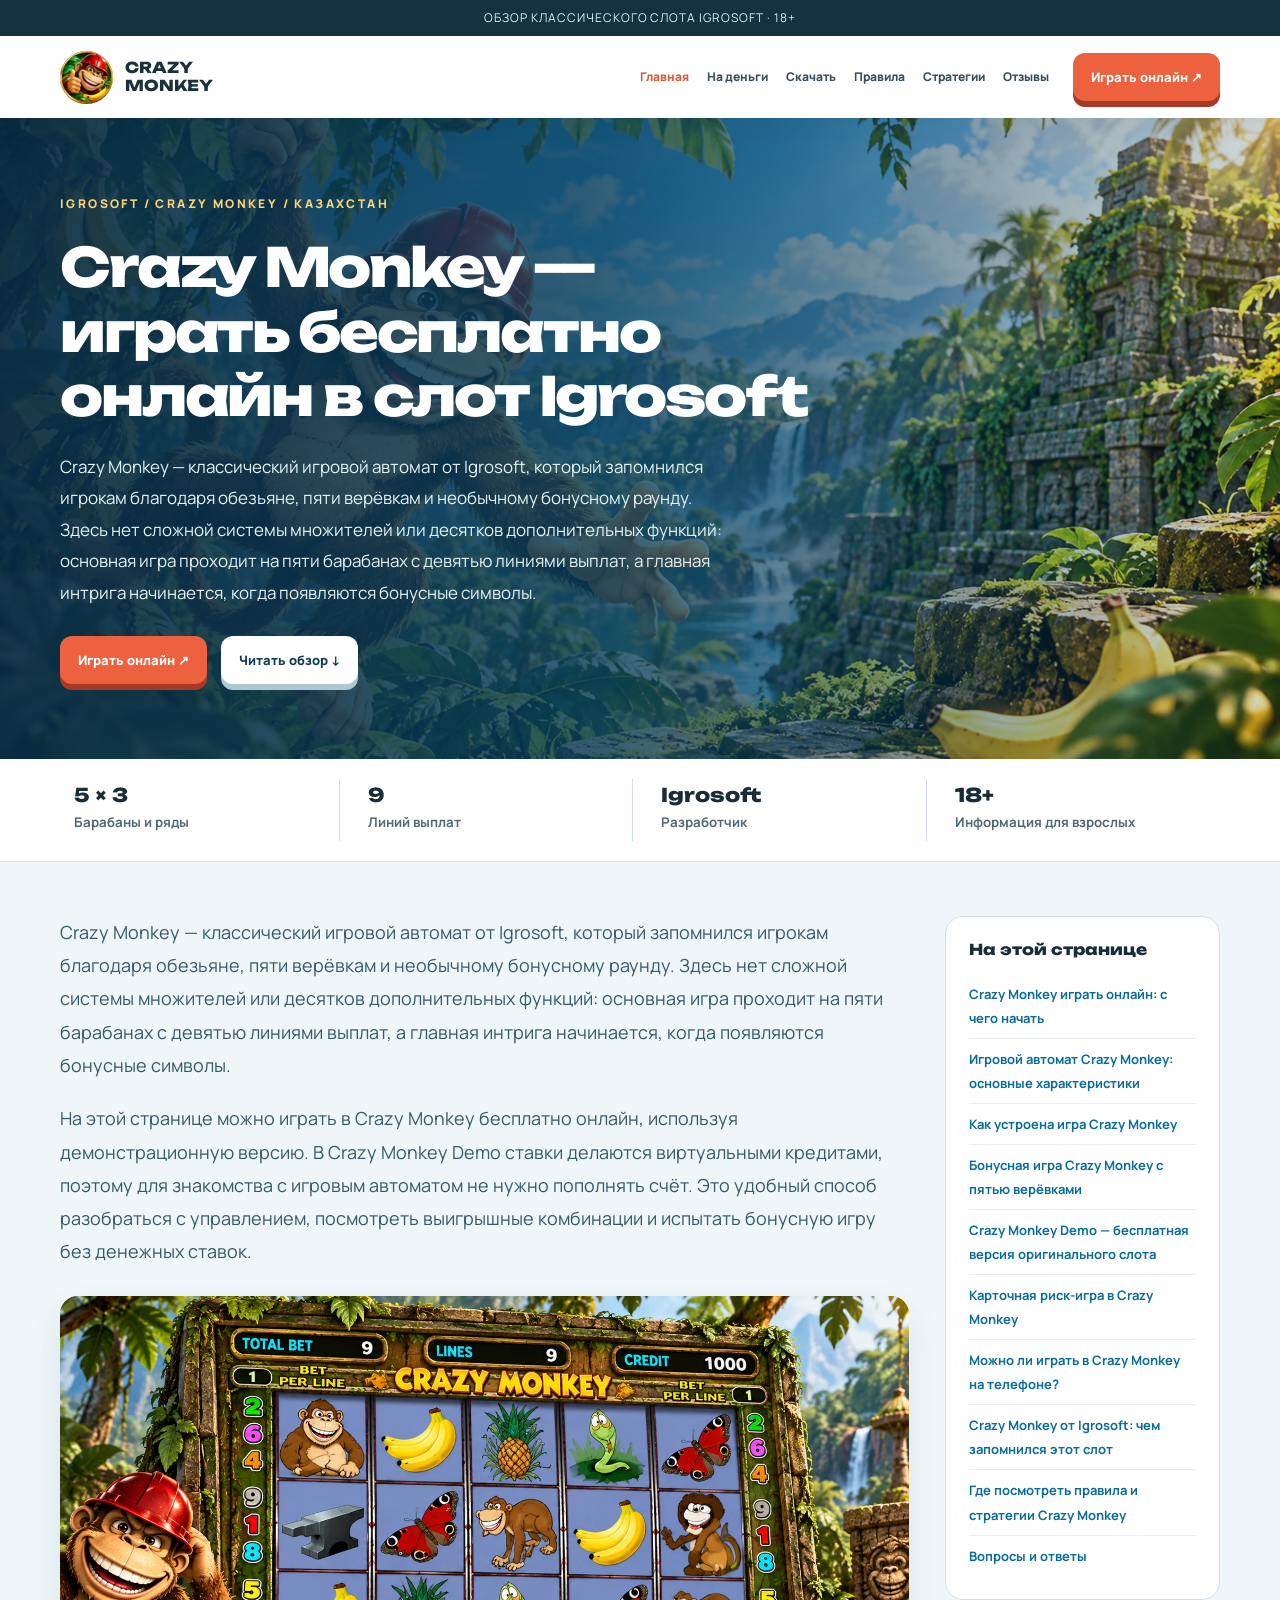
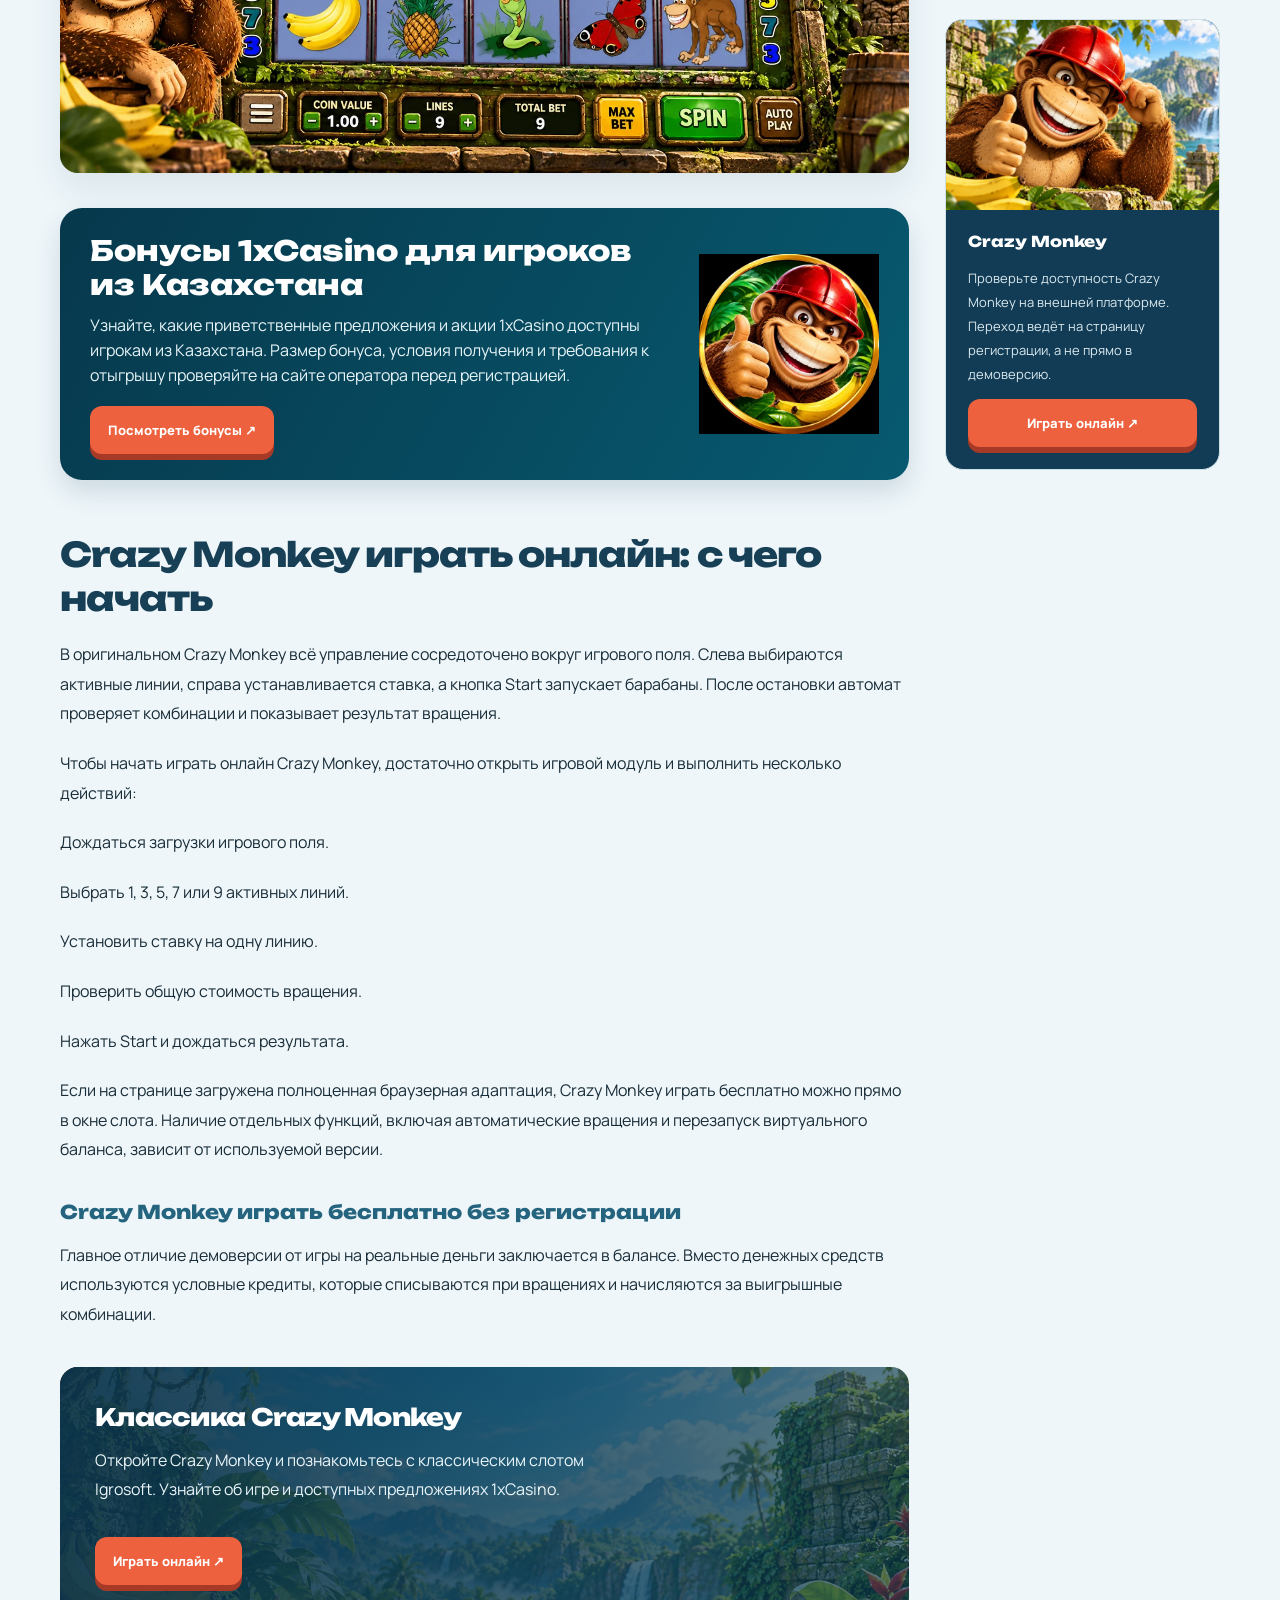
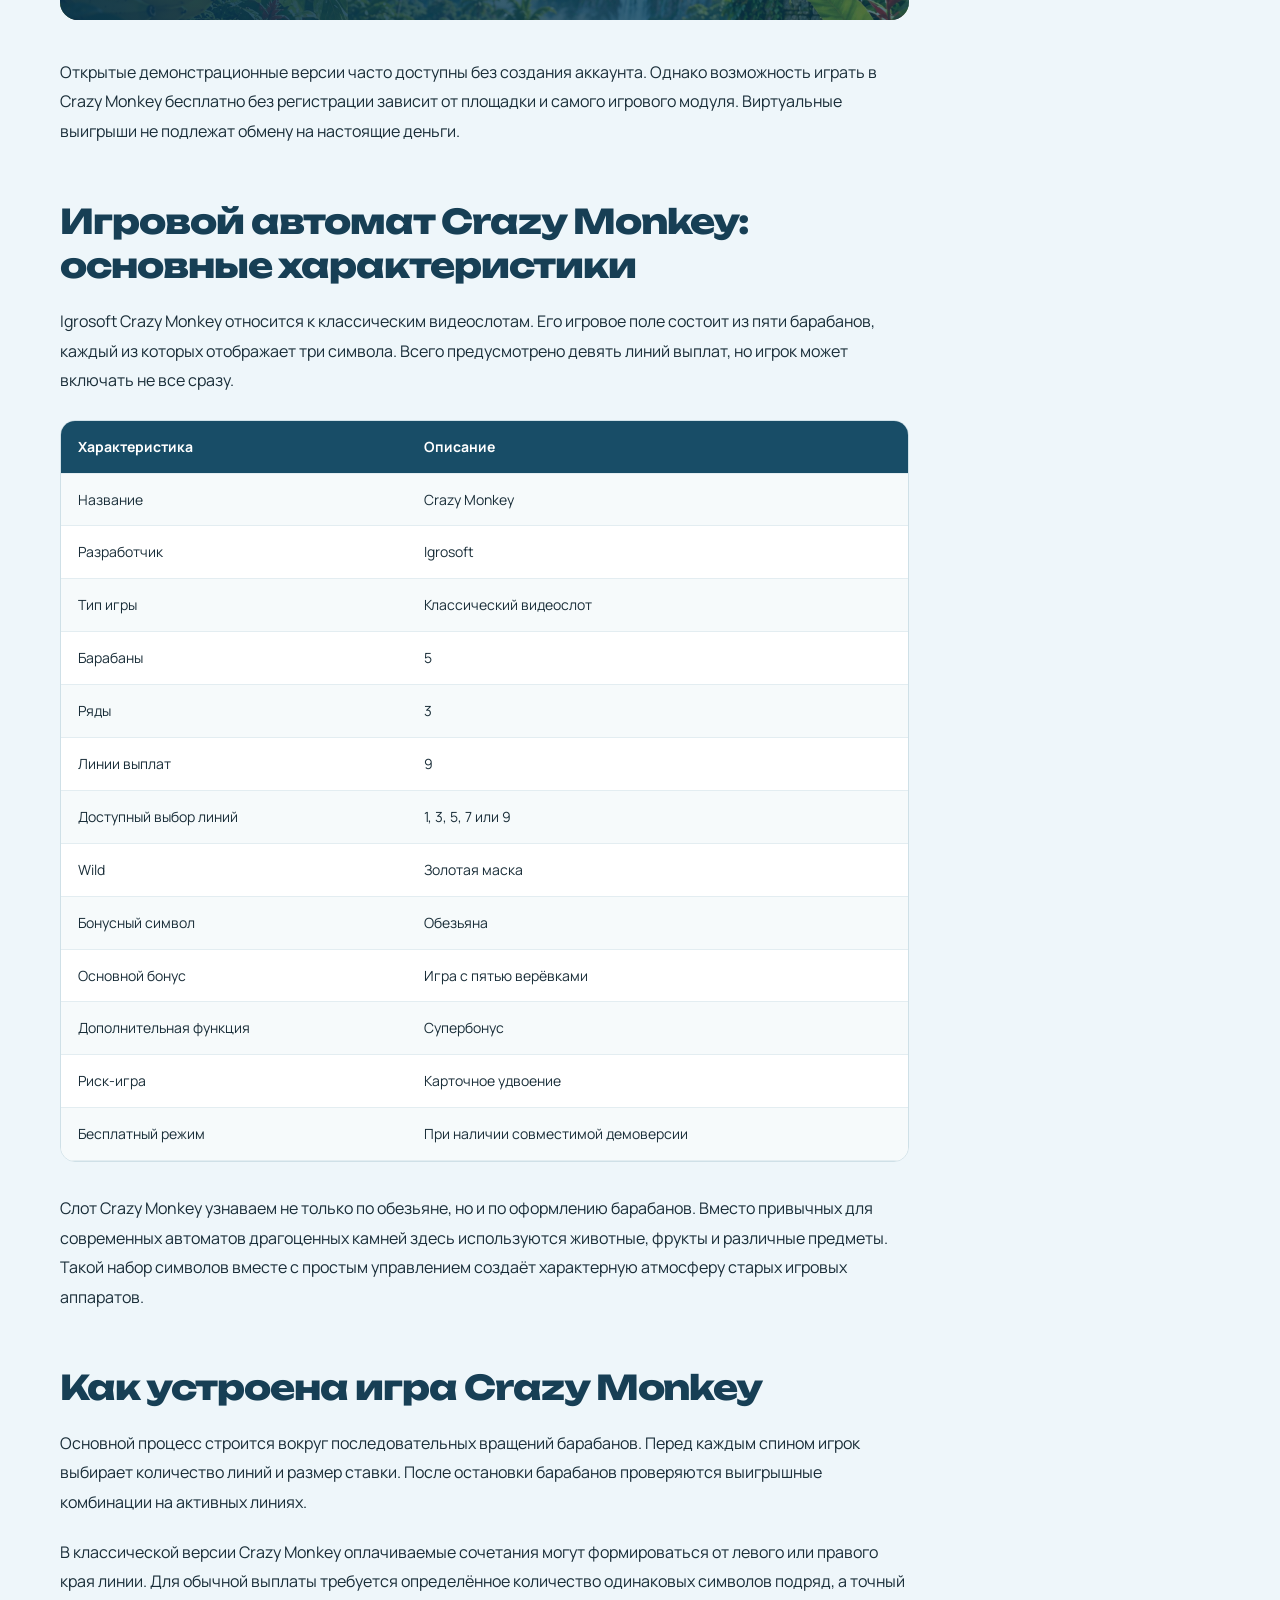
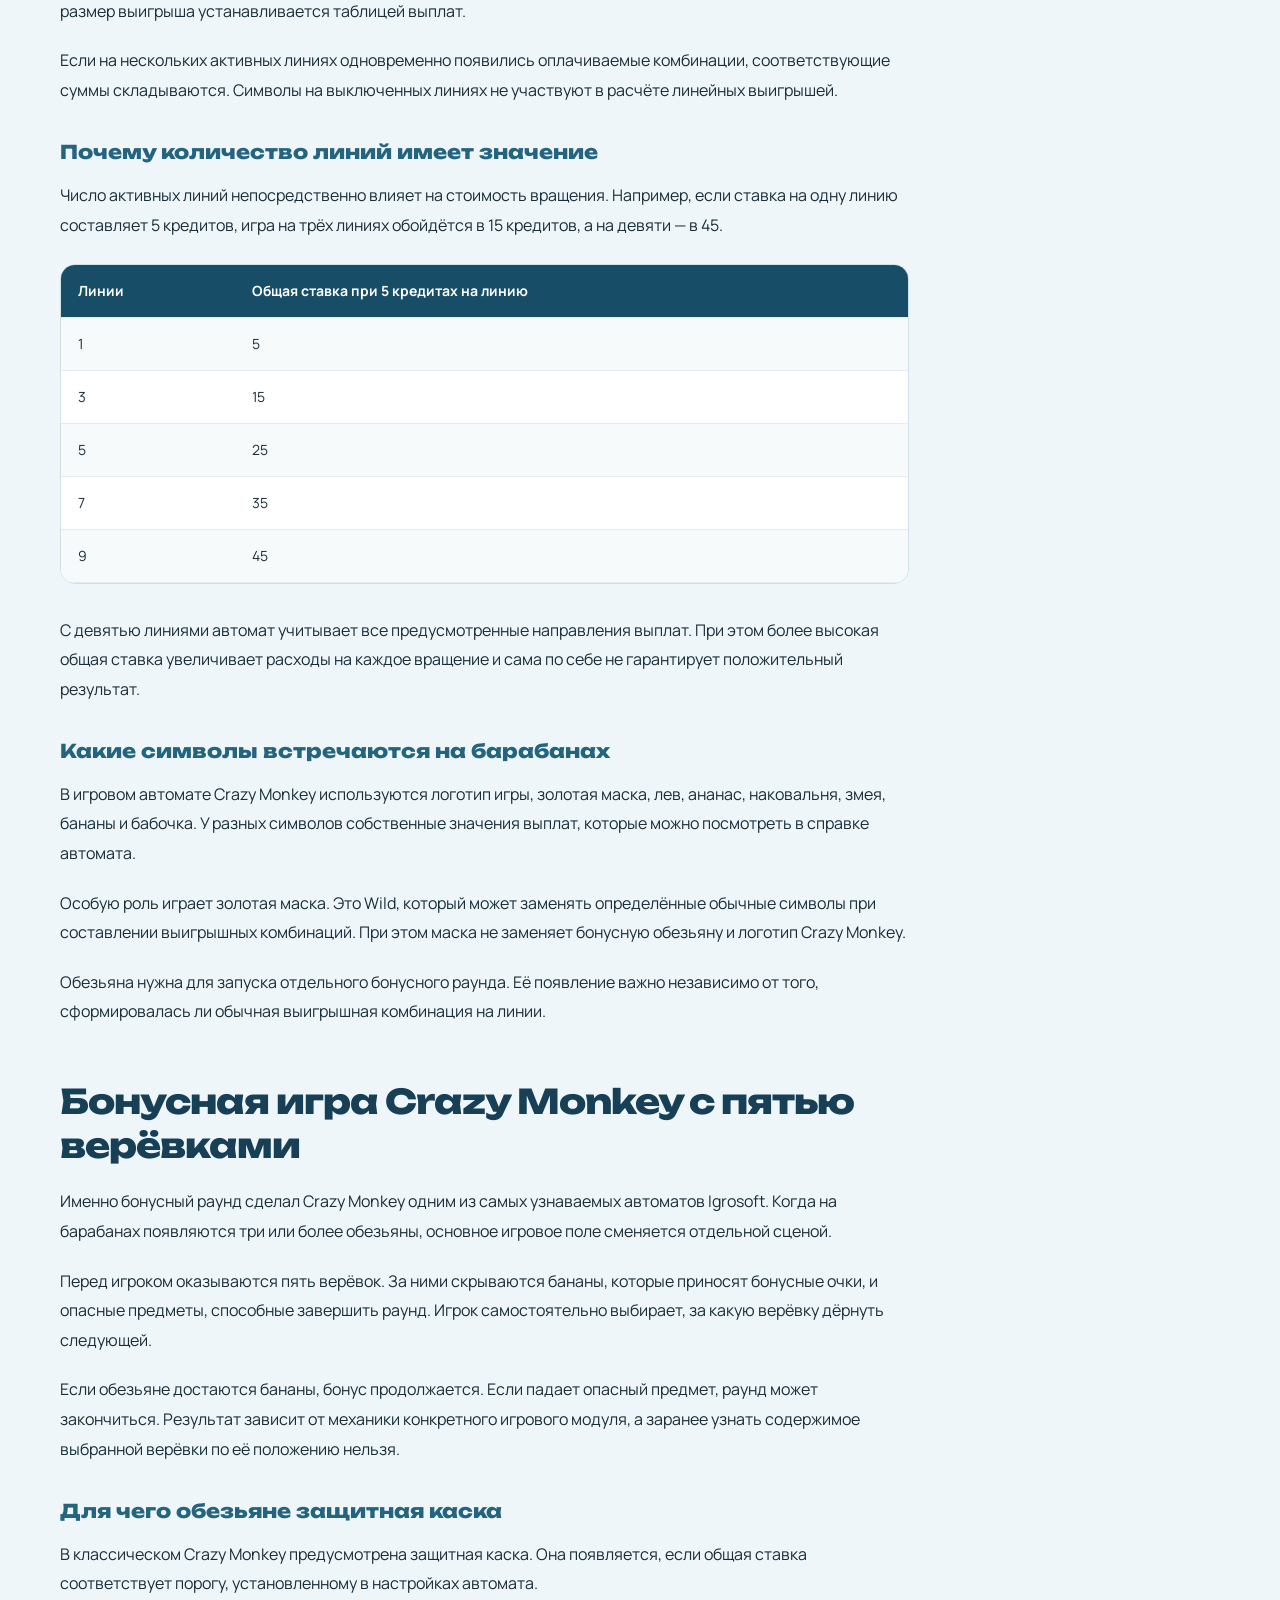
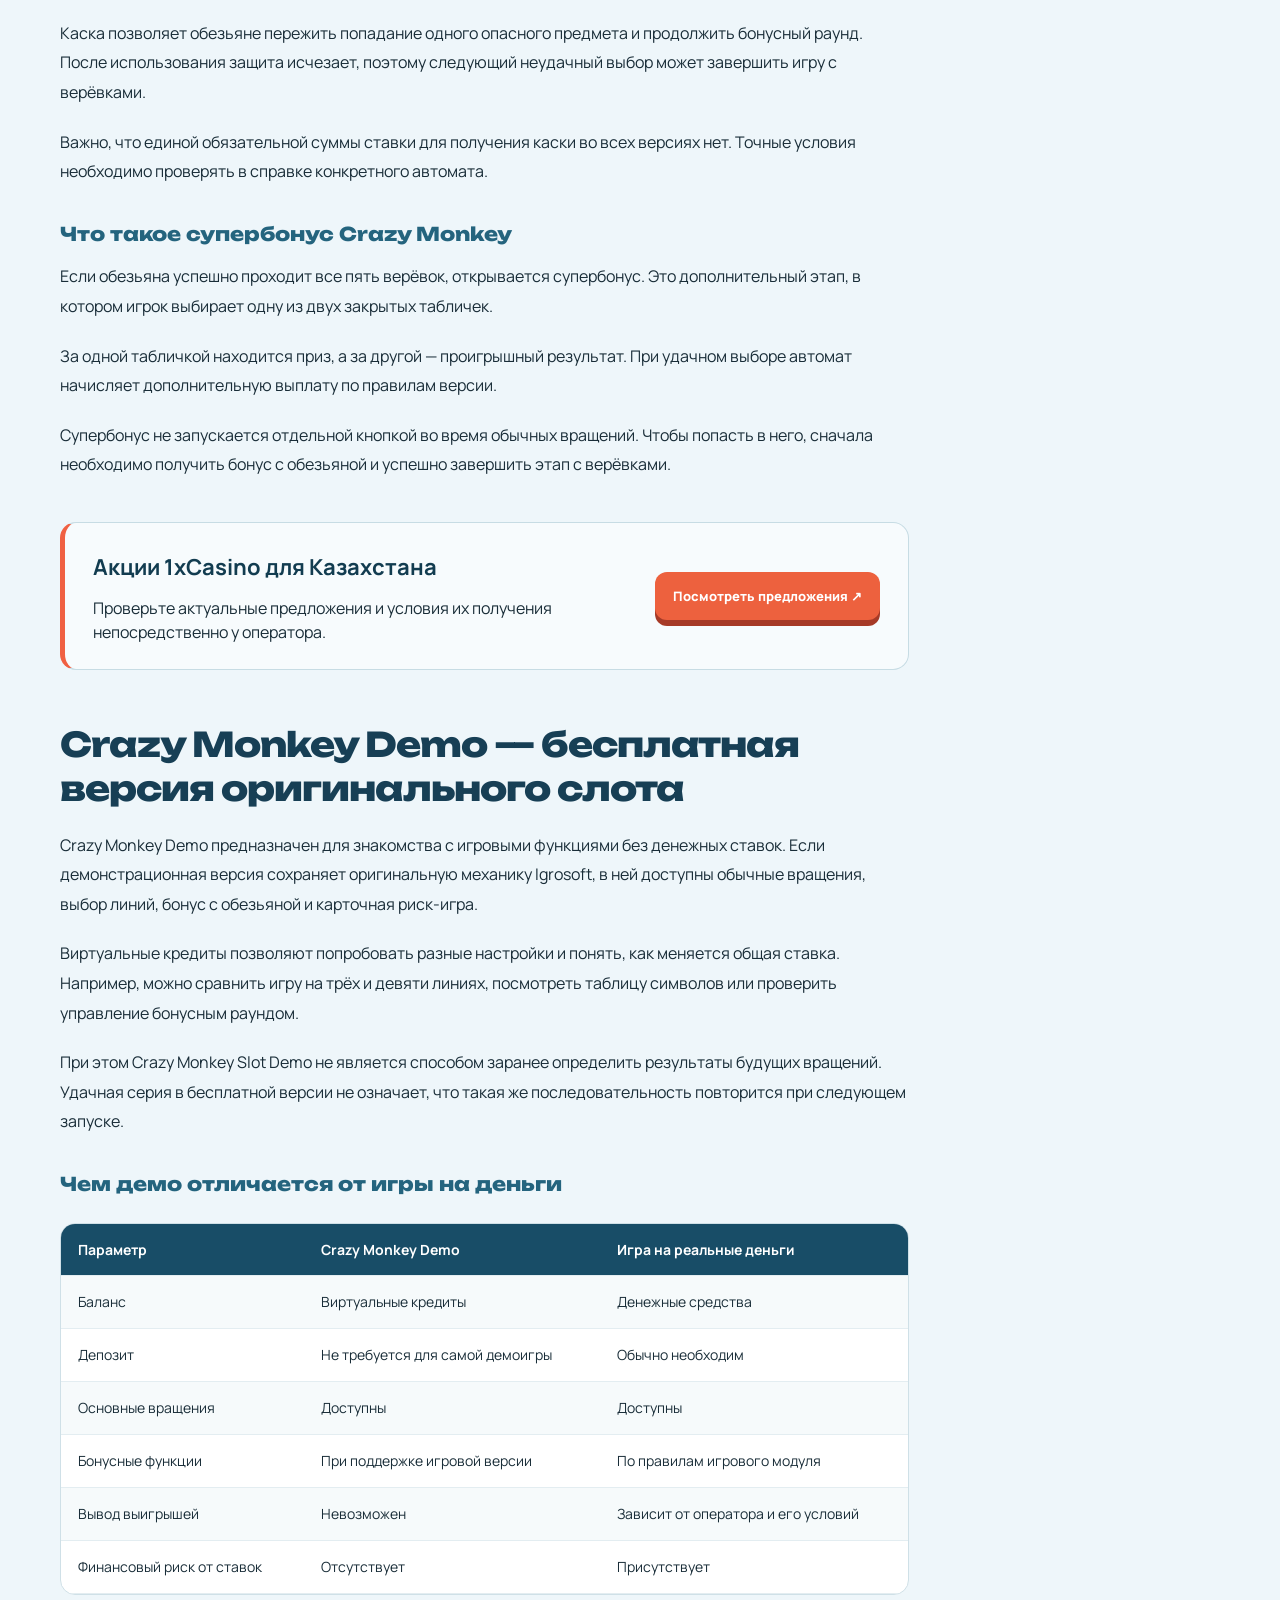
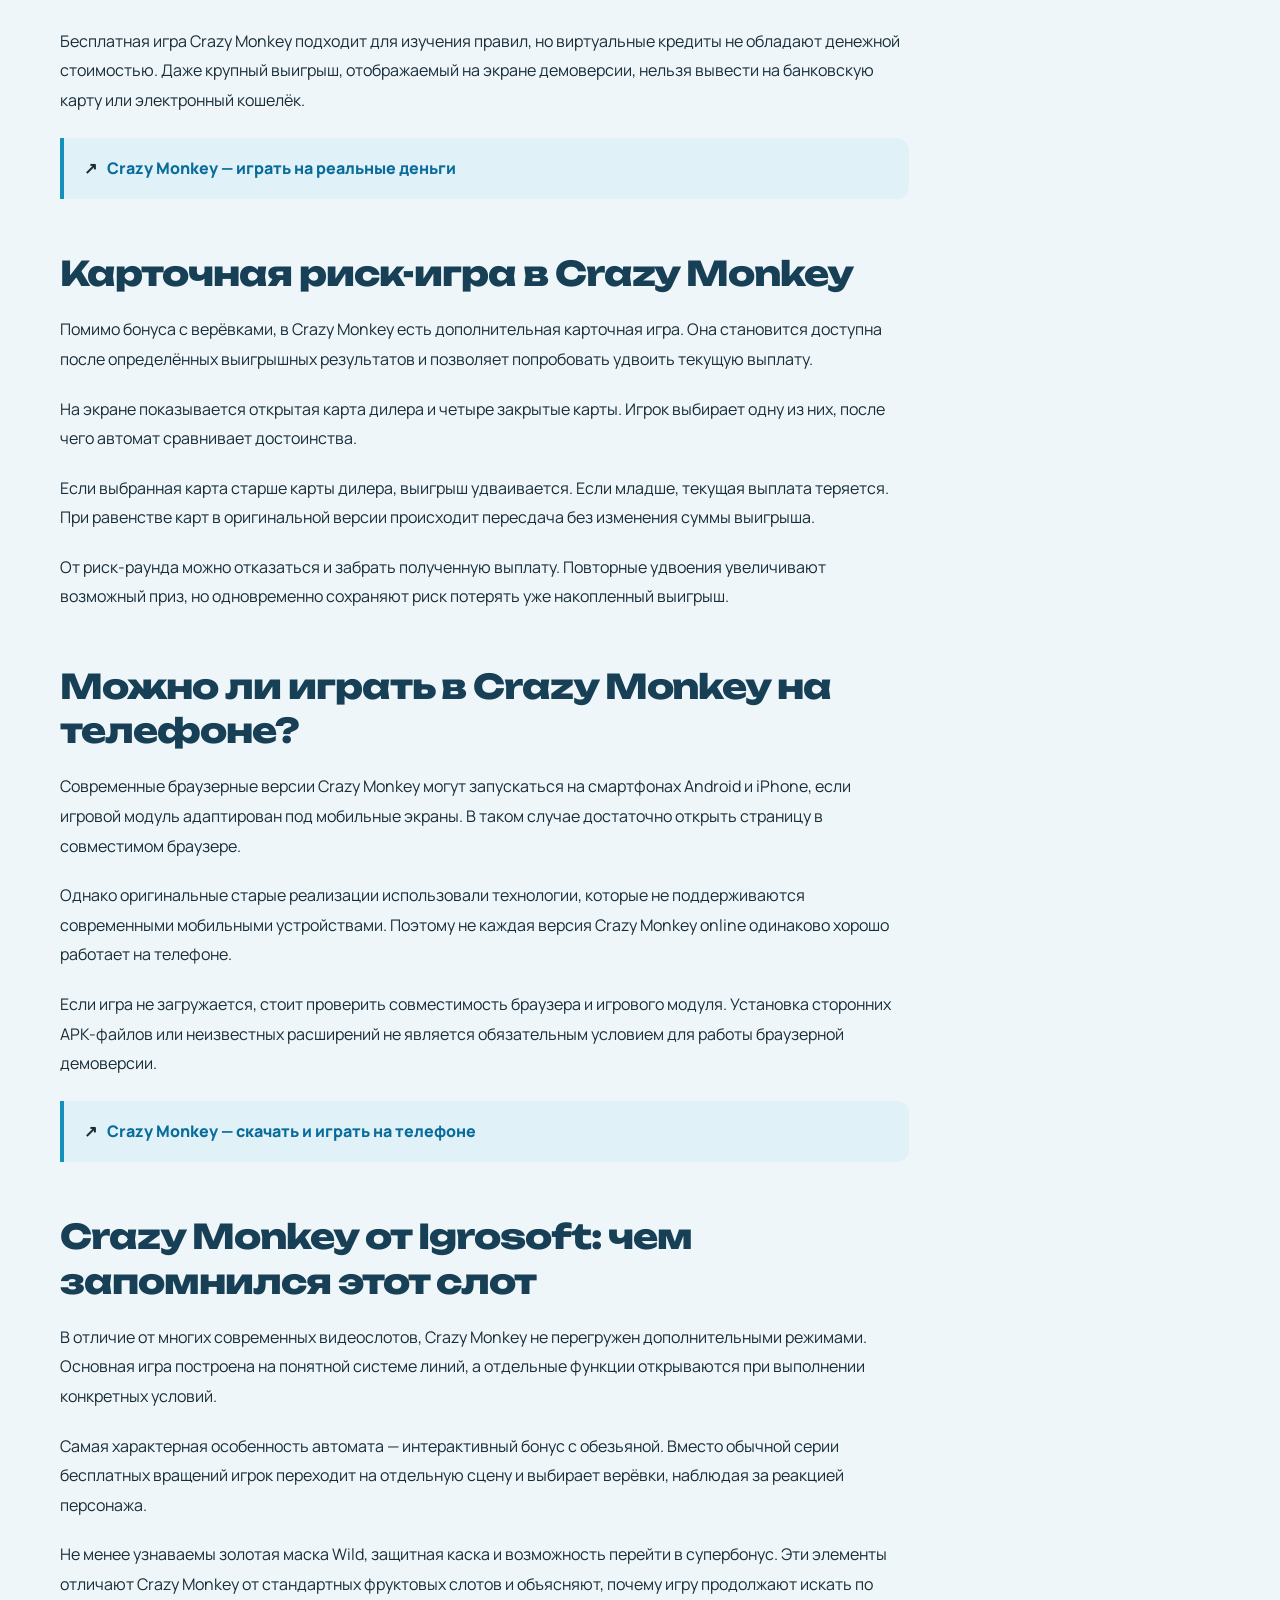
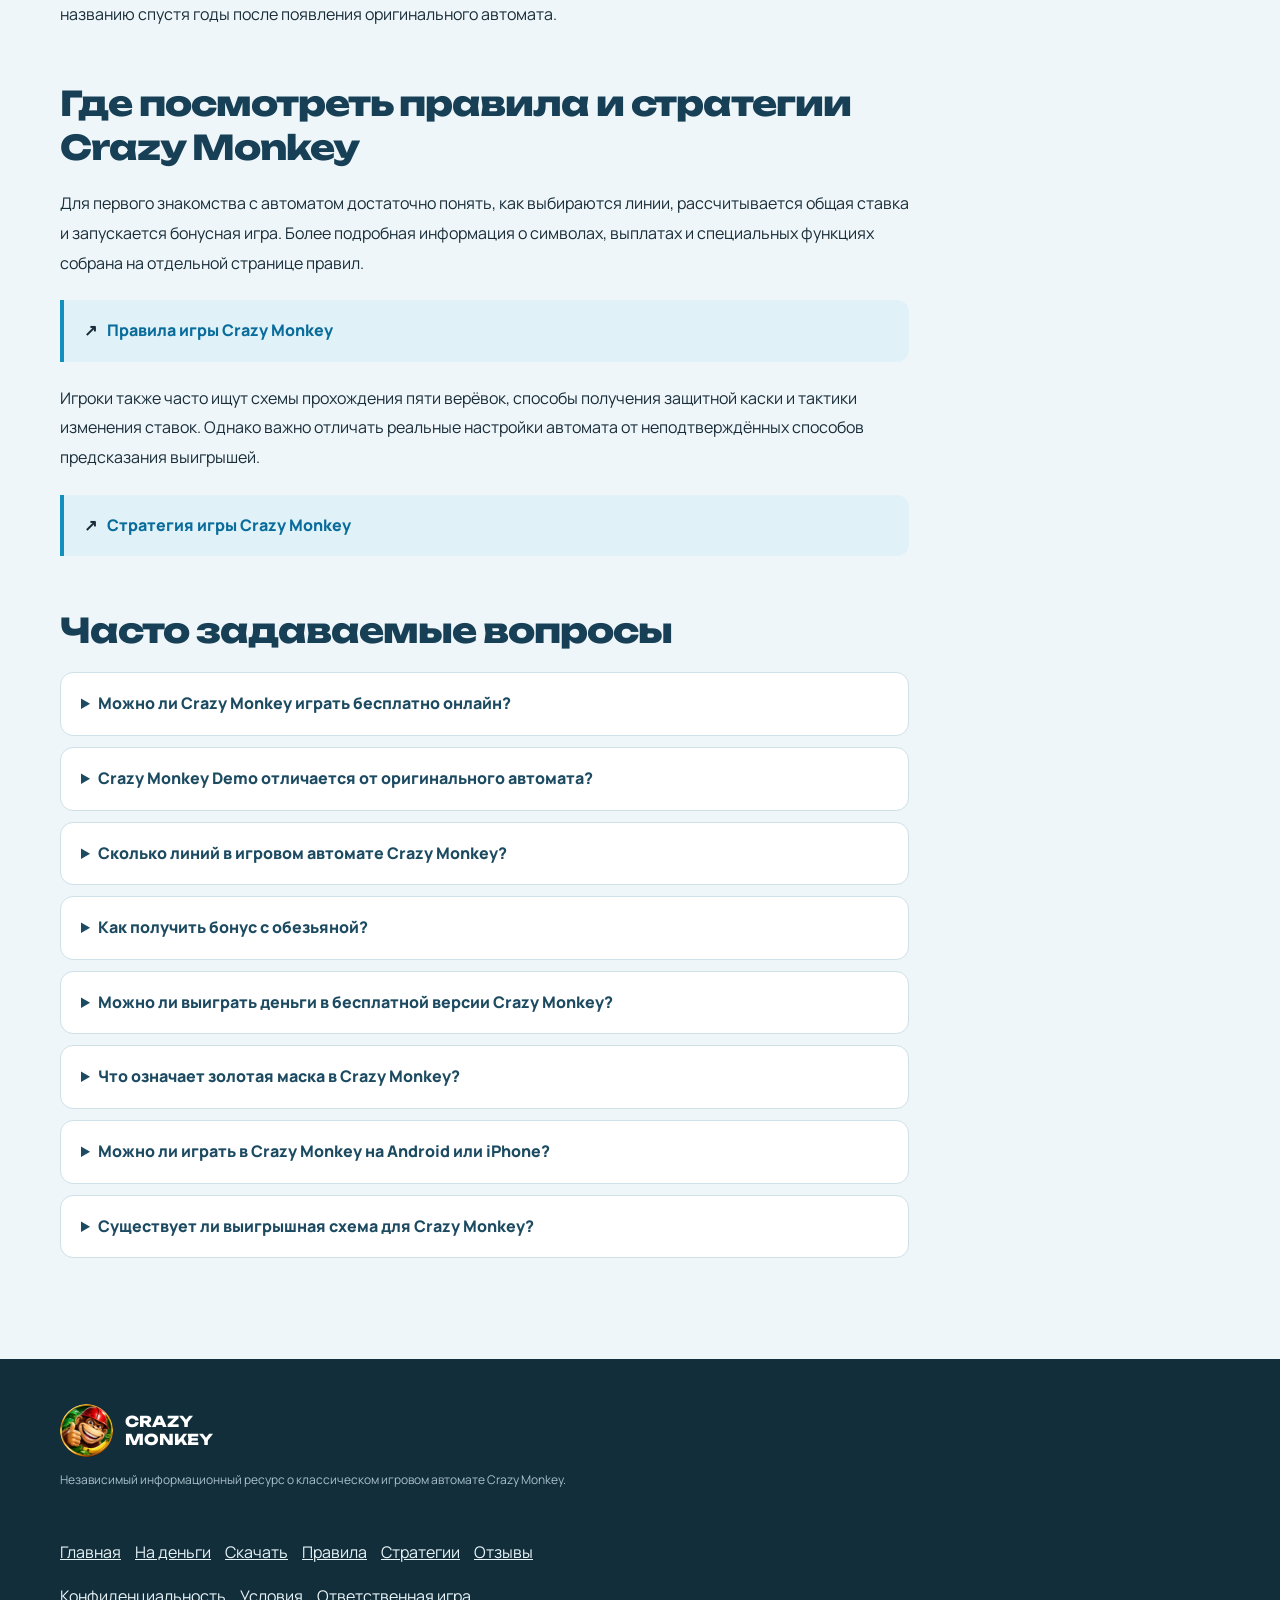
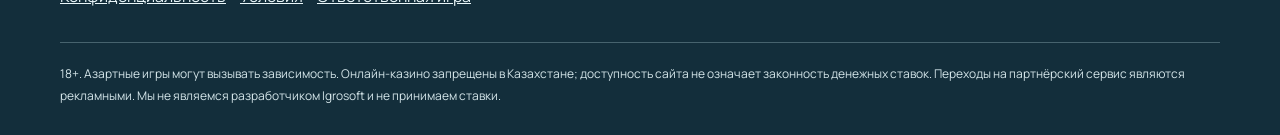
==== commit ac60cd1b: "Update2" ====
--- a/index.html
+++ b/index.html
@@ -1,3 +1,3 @@
 <!DOCTYPE html>
 
-<html lang="ru-KZ"><head><meta charset="utf-8"/><meta content="width=device-width,initial-scale=1" name="viewport"/><title>Crazy Monkey Играть Бесплатно Онлайн — Демо Слот Igrosoft</title><meta content="Crazy Monkey играть бесплатно онлайн в демо-режиме. Классический игровой автомат Igrosoft: 9 линий, бонус с обезьяной, правила и запуск без регистрации." name="description"/><meta content="Wdlxi5m40RlZgPPE9A_rLJYuGJonHqpvLXz26h_4JN4" name="google-site-verification"/><meta content="index,follow,max-image-preview:large" name="robots"/><link href="https://slotcrazymonkey.com/" rel="canonical"/><link href="/favicon.png" rel="icon" type="image/png"/><link as="image" href="/assets/hero.webp" rel="preload"/><link href="/assets/style.css" rel="stylesheet"/><meta content="website" property="og:type"/><meta content="ru_KZ" property="og:locale"/><meta content="Crazy Monkey Играть Бесплатно Онлайн — Демо Слот Igrosoft" property="og:title"/><meta content="Crazy Monkey играть бесплатно онлайн в демо-режиме. Классический игровой автомат Igrosoft: 9 линий, бонус с обезьяной, правила и запуск без регистрации." property="og:description"/><meta content="https://slotcrazymonkey.com/" property="og:url"/><meta content="https://slotcrazymonkey.com/assets/hero.webp" property="og:image"/><meta content="summary_large_image" name="twitter:card"/><script type="application/ld+json">{"@context": "https://schema.org", "@graph": [{"@type": "WebSite", "@id": "https://slotcrazymonkey.com/#website", "url": "https://slotcrazymonkey.com/", "name": "Crazy Monkey — игровой автомат Igrosoft", "inLanguage": "ru-KZ"}, {"@type": "WebPage", "@id": "https://slotcrazymonkey.com/#webpage", "url": "https://slotcrazymonkey.com/", "name": "Crazy Monkey Играть Бесплатно Онлайн — Демо Слот Igrosoft", "description": "Crazy Monkey играть бесплатно онлайн в демо-режиме. Классический игровой автомат Igrosoft: 9 линий, бонус с обезьяной, правила и запуск без регистрации.", "inLanguage": "ru-KZ", "isPartOf": {"@id": "https://slotcrazymonkey.com/#website"}, "primaryImageOfPage": {"@type": "ImageObject", "url": "https://slotcrazymonkey.com/assets/hero.webp"}}, {"@type": "BreadcrumbList", "itemListElement": [{"@type": "ListItem", "position": 1, "name": "Главная", "item": "https://slotcrazymonkey.com/"}]}, {"@type": "VideoGame", "name": "Crazy Monkey", "gamePlatform": "Игровой автомат", "publisher": {"@type": "Organization", "name": "Igrosoft"}, "genre": "Slot game", "description": "Классический игровой автомат Crazy Monkey от Igrosoft. Описание правил и бонусов."}]}</script></head><body><div class="topbar">ОБЗОР КЛАССИЧЕСКОГО СЛОТА IGROSOFT · 18+</div><header class="header"><div class="container head"><a class="brand" href="/"><img alt="Crazy Monkey" height="53" src="/assets/favicon.webp" width="53"/><span>CRAZY<br/>MONKEY</span></a><nav aria-label="Основная навигация" class="nav"><a class="active" href="/">Главная</a><a class="" href="/na-dengi/">На деньги</a><a class="" href="/skachat/">Скачать</a><a class="" href="/pravila/">Правила</a><a class="" href="/strategiya/">Стратегии</a><a class="" href="/otzyvy/">Отзывы</a></nav><a class="headcta" href="/go/" rel="nofollow sponsored">Играть онлайн ↗</a></div></header><main><section class="hero"><div class="container"><div class="eyebrow">Igrosoft / Crazy Monkey / Казахстан</div><h1>Crazy Monkey — играть бесплатно онлайн в слот Igrosoft</h1><p>Crazy Monkey — классический игровой автомат от Igrosoft, который запомнился игрокам благодаря обезьяне, пяти верёвкам и необычному бонусному раунду. Здесь нет сложной системы множителей или десятков дополнительных функций: основная игра проходит на пяти барабанах с девятью линиями выплат, а главная интрига начинается, когда появляются бонусные символы.</p><div class="hero-actions"><a class="btn" href="/go/" rel="nofollow sponsored">Играть онлайн ↗</a><a class="btn secondary" href="#article">Читать обзор ↓</a></div></div></section><div class="info-strip"><div class="container strip"><div class="stat"><strong>5 × 3</strong><small>Барабаны и ряды</small></div><div class="stat"><strong>9</strong><small>Линий выплат</small></div><div class="stat"><strong>Igrosoft</strong><small>Разработчик</small></div><div class="stat"><strong>18+</strong><small>Информация для взрослых</small></div></div></div><div class="container layout" id="article"><article class="article"><p class="intro">Crazy Monkey — классический игровой автомат от Igrosoft, который запомнился игрокам благодаря обезьяне, пяти верёвкам и необычному бонусному раунду. Здесь нет сложной системы множителей или десятков дополнительных функций: основная игра проходит на пяти барабанах с девятью линиями выплат, а главная интрига начинается, когда появляются бонусные символы.</p><p class="intro">На этой странице можно играть в Crazy Monkey бесплатно онлайн, используя демонстрационную версию. В Crazy Monkey Demo ставки делаются виртуальными кредитами, поэтому для знакомства с игровым автоматом не нужно пополнять счёт. Это удобный способ разобраться с управлением, посмотреть выигрышные комбинации и испытать бонусную игру без денежных ставок.</p><figure class="feature-image"><img alt="Иллюстрация интерфейса Crazy Monkey с пятью барабанами" fetchpriority="low" height="900" loading="lazy" src="/assets/gameplay.webp" width="1600"/></figure><div aria-label="Переход к Crazy Monkey" class="conversion-panel" role="region"><div><h3>Бонусы 1xCasino для игроков из Казахстана</h3><p>Узнайте, какие приветственные предложения и акции 1xCasino доступны игрокам из Казахстана. Размер бонуса, условия получения и требования к отыгрышу проверяйте на сайте оператора перед регистрацией.</p><a aria-label="Играть онлайн на внешней платформе" class="btn" href="/go/" rel="nofollow sponsored">Посмотреть бонусы ↗</a></div><img alt="Crazy Monkey — обезьяна в красной каске" decoding="async" height="180" loading="lazy" src="/assets/favicon.webp" width="180"/></div><section id="crazy-monkey-играть-онлаи-н-с-чего-начать"><h2>Crazy Monkey играть онлайн: с чего начать</h2><p class="">В оригинальном Crazy Monkey всё управление сосредоточено вокруг игрового поля. Слева выбираются активные линии, справа устанавливается ставка, а кнопка Start запускает барабаны. После остановки автомат проверяет комбинации и показывает результат вращения.</p><p class="">Чтобы начать играть онлайн Crazy Monkey, достаточно открыть игровой модуль и выполнить несколько действий:</p><p class="">Дождаться загрузки игрового поля.</p><p class="">Выбрать 1, 3, 5, 7 или 9 активных линий.</p><p class="">Установить ставку на одну линию.</p><p class="">Проверить общую стоимость вращения.</p><p class="">Нажать Start и дождаться результата.</p><p class="">Если на странице загружена полноценная браузерная адаптация, Crazy Monkey играть бесплатно можно прямо в окне слота. Наличие отдельных функций, включая автоматические вращения и перезапуск виртуального баланса, зависит от используемой версии.</p><h3>Crazy Monkey играть бесплатно без регистрации</h3><p class="">Главное отличие демоверсии от игры на реальные деньги заключается в балансе. Вместо денежных средств используются условные кредиты, которые списываются при вращениях и начисляются за выигрышные комбинации.</p><div class="visual-cta"><h2>Классика Crazy Monkey</h2><p>Перейдите на внешнюю игровую платформу, чтобы проверить доступность Crazy Monkey и демонстрационного режима. Ссылка ведёт на страницу регистрации; бесплатная игра не гарантирована.</p><a class="btn" href="/go/" rel="nofollow sponsored">Играть онлайн ↗</a></div><p class="">Открытые демонстрационные версии часто доступны без создания аккаунта. Однако возможность играть в Crazy Monkey бесплатно без регистрации зависит от площадки и самого игрового модуля. Виртуальные выигрыши не подлежат обмену на настоящие деньги.</p></section><section id="игровои-автомат-crazy-monkey-основные-характеристики"><h2>Игровой автомат Crazy Monkey: основные характеристики</h2><p class="">Igrosoft Crazy Monkey относится к классическим видеослотам. Его игровое поле состоит из пяти барабанов, каждый из которых отображает три символа. Всего предусмотрено девять линий выплат, но игрок может включать не все сразу.</p><div class="table-scroll"><table class="data-table"><tr><th>Характеристика</th><th>Описание</th></tr><tr><td>Название</td><td>Crazy Monkey</td></tr><tr><td>Разработчик</td><td>Igrosoft</td></tr><tr><td>Тип игры</td><td>Классический видеослот</td></tr><tr><td>Барабаны</td><td>5</td></tr><tr><td>Ряды</td><td>3</td></tr><tr><td>Линии выплат</td><td>9</td></tr><tr><td>Доступный выбор линий</td><td>1, 3, 5, 7 или 9</td></tr><tr><td>Wild</td><td>Золотая маска</td></tr><tr><td>Бонусный символ</td><td>Обезьяна</td></tr><tr><td>Основной бонус</td><td>Игра с пятью верёвками</td></tr><tr><td>Дополнительная функция</td><td>Супербонус</td></tr><tr><td>Риск-игра</td><td>Карточное удвоение</td></tr><tr><td>Бесплатный режим</td><td>При наличии совместимой демоверсии</td></tr></table></div><p class="">Слот Crazy Monkey узнаваем не только по обезьяне, но и по оформлению барабанов. Вместо привычных для современных автоматов драгоценных камней здесь используются животные, фрукты и различные предметы. Такой набор символов вместе с простым управлением создаёт характерную атмосферу старых игровых аппаратов.</p></section><section id="как-устроена-игра-crazy-monkey"><h2>Как устроена игра Crazy Monkey</h2><p class="">Основной процесс строится вокруг последовательных вращений барабанов. Перед каждым спином игрок выбирает количество линий и размер ставки. После остановки барабанов проверяются выигрышные комбинации на активных линиях.</p><p class="">В классической версии Crazy Monkey оплачиваемые сочетания могут формироваться от левого или правого края линии. Для обычной выплаты требуется определённое количество одинаковых символов подряд, а точный размер выигрыша устанавливается таблицей выплат.</p><p class="">Если на нескольких активных линиях одновременно появились оплачиваемые комбинации, соответствующие суммы складываются. Символы на выключенных линиях не участвуют в расчёте линейных выигрышей.</p><h3>Почему количество линий имеет значение</h3><p class="">Число активных линий непосредственно влияет на стоимость вращения. Например, если ставка на одну линию составляет 5 кредитов, игра на трёх линиях обойдётся в 15 кредитов, а на девяти — в 45.</p><div class="table-scroll"><table class="data-table"><tr><th>Линии</th><th>Общая ставка при 5 кредитах на линию</th></tr><tr><td>1</td><td>5</td></tr><tr><td>3</td><td>15</td></tr><tr><td>5</td><td>25</td></tr><tr><td>7</td><td>35</td></tr><tr><td>9</td><td>45</td></tr></table></div><p class="">С девятью линиями автомат учитывает все предусмотренные направления выплат. При этом более высокая общая ставка увеличивает расходы на каждое вращение и сама по себе не гарантирует положительный результат.</p><h3>Какие символы встречаются на барабанах</h3><p class="">В игровом автомате Crazy Monkey используются логотип игры, золотая маска, лев, ананас, наковальня, змея, бананы и бабочка. У разных символов собственные значения выплат, которые можно посмотреть в справке автомата.</p><p class="">Особую роль играет золотая маска. Это Wild, который может заменять определённые обычные символы при составлении выигрышных комбинаций. При этом маска не заменяет бонусную обезьяну и логотип Crazy Monkey.</p><p class="">Обезьяна нужна для запуска отдельного бонусного раунда. Её появление важно независимо от того, сформировалась ли обычная выигрышная комбинация на линии.</p></section><section id="бонусная-игра-crazy-monkey-с-пятью-вере-вками"><h2>Бонусная игра Crazy Monkey с пятью верёвками</h2><p class="">Именно бонусный раунд сделал Crazy Monkey одним из самых узнаваемых автоматов Igrosoft. Когда на барабанах появляются три или более обезьяны, основное игровое поле сменяется отдельной сценой.</p><p class="">Перед игроком оказываются пять верёвок. За ними скрываются бананы, которые приносят бонусные очки, и опасные предметы, способные завершить раунд. Игрок самостоятельно выбирает, за какую верёвку дёрнуть следующей.</p><p class="">Если обезьяне достаются бананы, бонус продолжается. Если падает опасный предмет, раунд может закончиться. Результат зависит от механики конкретного игрового модуля, а заранее узнать содержимое выбранной верёвки по её положению нельзя.</p><h3>Для чего обезьяне защитная каска</h3><p class="">В классическом Crazy Monkey предусмотрена защитная каска. Она появляется, если общая ставка соответствует порогу, установленному в настройках автомата.</p><p class="">Каска позволяет обезьяне пережить попадание одного опасного предмета и продолжить бонусный раунд. После использования защита исчезает, поэтому следующий неудачный выбор может завершить игру с верёвками.</p><p class="">Важно, что единой обязательной суммы ставки для получения каски во всех версиях нет. Точные условия необходимо проверять в справке конкретного автомата.</p><h3>Что такое супербонус Crazy Monkey</h3><p class="">Если обезьяна успешно проходит все пять верёвок, открывается супербонус. Это дополнительный этап, в котором игрок выбирает одну из двух закрытых табличек.</p><p class="">За одной табличкой находится приз, а за другой — проигрышный результат. При удачном выборе автомат начисляет дополнительную выплату по правилам версии.</p><p class="">Супербонус не запускается отдельной кнопкой во время обычных вращений. Чтобы попасть в него, сначала необходимо получить бонус с обезьяной и успешно завершить этап с верёвками.</p></section><section id="crazy-monkey-demo-бесплатная-версия-оригинального-слота"><section class="bonus-inline"><div><strong>Акции 1xCasino для Казахстана</strong><p>Проверьте актуальные предложения и условия их получения непосредственно у оператора.</p></div><a class="btn" href="/go/" rel="nofollow sponsored">Посмотреть предложения ↗</a></section><h2>Crazy Monkey Demo — бесплатная версия оригинального слота</h2><p class="">Crazy Monkey Demo предназначен для знакомства с игровыми функциями без денежных ставок. Если демонстрационная версия сохраняет оригинальную механику Igrosoft, в ней доступны обычные вращения, выбор линий, бонус с обезьяной и карточная риск-игра.</p><p class="">Виртуальные кредиты позволяют попробовать разные настройки и понять, как меняется общая ставка. Например, можно сравнить игру на трёх и девяти линиях, посмотреть таблицу символов или проверить управление бонусным раундом.</p><p class="">При этом Crazy Monkey Slot Demo не является способом заранее определить результаты будущих вращений. Удачная серия в бесплатной версии не означает, что такая же последовательность повторится при следующем запуске.</p><h3>Чем демо отличается от игры на деньги</h3><div class="table-scroll"><table class="data-table"><tr><th>Параметр</th><th>Crazy Monkey Demo</th><th>Игра на реальные деньги</th></tr><tr><td>Баланс</td><td>Виртуальные кредиты</td><td>Денежные средства</td></tr><tr><td>Депозит</td><td>Не требуется для самой демоигры</td><td>Обычно необходим</td></tr><tr><td>Основные вращения</td><td>Доступны</td><td>Доступны</td></tr><tr><td>Бонусные функции</td><td>При поддержке игровой версии</td><td>По правилам игрового модуля</td></tr><tr><td>Вывод выигрышей</td><td>Невозможен</td><td>Зависит от оператора и его условий</td></tr><tr><td>Финансовый риск от ставок</td><td>Отсутствует</td><td>Присутствует</td></tr></table></div><p class="">Бесплатная игра Crazy Monkey подходит для изучения правил, но виртуальные кредиты не обладают денежной стоимостью. Даже крупный выигрыш, отображаемый на экране демоверсии, нельзя вывести на банковскую карту или электронный кошелёк.</p><div class="crosslink">↗ <a href="/na-dengi/">Crazy Monkey — играть на реальные деньги</a></div></section><section id="карточная-риск-игра-в-crazy-monkey"><h2>Карточная риск-игра в Crazy Monkey</h2><p class="">Помимо бонуса с верёвками, в Crazy Monkey есть дополнительная карточная игра. Она становится доступна после определённых выигрышных результатов и позволяет попробовать удвоить текущую выплату.</p><p class="">На экране показывается открытая карта дилера и четыре закрытые карты. Игрок выбирает одну из них, после чего автомат сравнивает достоинства.</p><p class="">Если выбранная карта старше карты дилера, выигрыш удваивается. Если младше, текущая выплата теряется. При равенстве карт в оригинальной версии происходит пересдача без изменения суммы выигрыша.</p><p class="">От риск-раунда можно отказаться и забрать полученную выплату. Повторные удвоения увеличивают возможный приз, но одновременно сохраняют риск потерять уже накопленный выигрыш.</p></section><section id="можно-ли-играть-в-crazy-monkey-на-телефоне"><h2>Можно ли играть в Crazy Monkey на телефоне?</h2><p class="">Современные браузерные версии Crazy Monkey могут запускаться на смартфонах Android и iPhone, если игровой модуль адаптирован под мобильные экраны. В таком случае достаточно открыть страницу в совместимом браузере.</p><p class="">Однако оригинальные старые реализации использовали технологии, которые не поддерживаются современными мобильными устройствами. Поэтому не каждая версия Crazy Monkey online одинаково хорошо работает на телефоне.</p><p class="">Если игра не загружается, стоит проверить совместимость браузера и игрового модуля. Установка сторонних APK-файлов или неизвестных расширений не является обязательным условием для работы браузерной демоверсии.</p><div class="crosslink">↗ <a href="/skachat/">Crazy Monkey — скачать и играть на телефоне</a></div></section><section id="crazy-monkey-от-igrosoft-чем-запомнился-этот-слот"><h2>Crazy Monkey от Igrosoft: чем запомнился этот слот</h2><p class="">В отличие от многих современных видеослотов, Crazy Monkey не перегружен дополнительными режимами. Основная игра построена на понятной системе линий, а отдельные функции открываются при выполнении конкретных условий.</p><p class="">Самая характерная особенность автомата — интерактивный бонус с обезьяной. Вместо обычной серии бесплатных вращений игрок переходит на отдельную сцену и выбирает верёвки, наблюдая за реакцией персонажа.</p><p class="">Не менее узнаваемы золотая маска Wild, защитная каска и возможность перейти в супербонус. Эти элементы отличают Crazy Monkey от стандартных фруктовых слотов и объясняют, почему игру продолжают искать по названию спустя годы после появления оригинального автомата.</p></section><section id="где-посмотреть-правила-и-стратегии-crazy-monkey"><h2>Где посмотреть правила и стратегии Crazy Monkey</h2><p class="">Для первого знакомства с автоматом достаточно понять, как выбираются линии, рассчитывается общая ставка и запускается бонусная игра. Более подробная информация о символах, выплатах и специальных функциях собрана на отдельной странице правил.</p><div class="crosslink">↗ <a href="/pravila/">Правила игры Crazy Monkey</a></div><p class="">Игроки также часто ищут схемы прохождения пяти верёвок, способы получения защитной каски и тактики изменения ставок. Однако важно отличать реальные настройки автомата от неподтверждённых способов предсказания выигрышей.</p><div class="crosslink">↗ <a href="/strategiya/">Стратегия игры Crazy Monkey</a></div></section><section class="faq" id="faq"><h2>Часто задаваемые вопросы</h2><details><summary>Можно ли Crazy Monkey играть бесплатно онлайн?</summary><p>Да, при наличии работающей демонстрационной версии Crazy Monkey можно запускать с виртуальным балансом. Денежный депозит для самого деморежима не требуется, а доступность игры зависит от используемого модуля.</p></details><details><summary>Crazy Monkey Demo отличается от оригинального автомата?</summary><p>Браузерная демоверсия может отличаться оформлением кнопок, размером игрового поля и технической реализацией. Если это корректная адаптация оригинального слота Igrosoft, основные игровые правила должны сохраняться.</p></details><details><summary>Сколько линий в игровом автомате Crazy Monkey?</summary><p>В Crazy Monkey предусмотрено девять линий выплат. Перед вращением можно выбрать 1, 3, 5, 7 или 9 активных линий, от чего зависит общая стоимость спина.</p></details><details><summary>Как получить бонус с обезьяной?</summary><p>Бонусная игра запускается при появлении трёх или более символов обезьяны на барабанах. После этого открывается отдельный раунд с пятью верёвками.</p></details><details><summary>Можно ли выиграть деньги в бесплатной версии Crazy Monkey?</summary><p>Нет. В бесплатной версии используются виртуальные кредиты, которые не обмениваются на реальные деньги. Демо предназначено для ознакомления с игровым процессом.</p></details><details><summary>Что означает золотая маска в Crazy Monkey?</summary><p>Золотая маска — символ Wild. Она может заменять определённые обычные символы в выигрышных комбинациях, но не подменяет бонусную обезьяну и логотип игры.</p></details><details><summary>Можно ли играть в Crazy Monkey на Android или iPhone?</summary><p>Да, если используется совместимая браузерная версия с мобильной адаптацией. Старые реализации слота могут не запускаться на современных смартфонах.</p></details><details><summary>Существует ли выигрышная схема для Crazy Monkey?</summary><p>Подтверждённой схемы, гарантирующей выигрыш, нет. Игрок может выбирать линии, размер ставки и порядок верёвок в бонусе, но эти действия не позволяют достоверно предсказать результат следующего вращения.</p></details></section></article><aside class="aside"><div class="aside-box toc"><h2>На этой странице</h2><a href="#crazy-monkey-играть-онлаи-н-с-чего-начать">Crazy Monkey играть онлайн: с чего начать</a><a href="#игровои-автомат-crazy-monkey-основные-характеристики">Игровой автомат Crazy Monkey: основные характеристики</a><a href="#как-устроена-игра-crazy-monkey">Как устроена игра Crazy Monkey</a><a href="#бонусная-игра-crazy-monkey-с-пятью-вере-вками">Бонусная игра Crazy Monkey с пятью верёвками</a><a href="#crazy-monkey-demo-бесплатная-версия-оригинального-слота">Crazy Monkey Demo — бесплатная версия оригинального слота</a><a href="#карточная-риск-игра-в-crazy-monkey">Карточная риск-игра в Crazy Monkey</a><a href="#можно-ли-играть-в-crazy-monkey-на-телефоне">Можно ли играть в Crazy Monkey на телефоне?</a><a href="#crazy-monkey-от-igrosoft-чем-запомнился-этот-слот">Crazy Monkey от Igrosoft: чем запомнился этот слот</a><a href="#где-посмотреть-правила-и-стратегии-crazy-monkey">Где посмотреть правила и стратегии Crazy Monkey</a><a href="#faq">Вопросы и ответы</a></div><div class="aside-box aside-promo"><img alt="Обезьяна Crazy Monkey в красной каске" height="360" loading="lazy" src="/assets/monkey.webp" width="500"/><div class="inside"><h2>Crazy Monkey</h2><p>Проверьте доступность Crazy Monkey на внешней платформе. Переход ведёт на страницу регистрации, а не прямо в демоверсию.</p><a class="btn" href="/go/" rel="nofollow sponsored">Играть онлайн ↗</a></div></div></aside></div></main><footer class="footer"><div class="container"><div class="footer-grid"><div><a class="brand" href="/"><img alt="Crazy Monkey" height="53" src="/assets/favicon.webp" width="53"/><span>CRAZY<br/>MONKEY</span></a><p>Независимый информационный ресурс о классическом игровом автомате Crazy Monkey.</p></div><nav><a class="active" href="/">Главная</a><a class="" href="/na-dengi/">На деньги</a><a class="" href="/skachat/">Скачать</a><a class="" href="/pravila/">Правила</a><a class="" href="/strategiya/">Стратегии</a><a class="" href="/otzyvy/">Отзывы</a><a href="/privacy/">Конфиденциальность</a><a href="/terms/">Условия</a><a href="/responsible-gaming/">Ответственная игра</a></nav></div><div class="legal">18+. Азартные игры могут вызывать зависимость. Онлайн-казино запрещены в Казахстане; доступность сайта не означает законность денежных ставок. Переходы на партнёрский сервис являются рекламными. Мы не являемся разработчиком Igrosoft и не принимаем ставки.</div></div></footer></body></html>+<html lang="ru-KZ"><head><meta charset="utf-8"/><meta content="width=device-width,initial-scale=1" name="viewport"/><title>Crazy Monkey Играть Бесплатно Онлайн — Демо Слот Igrosoft</title><meta content="Crazy Monkey играть бесплатно онлайн в демо-режиме. Классический игровой автомат Igrosoft: 9 линий, бонус с обезьяной, правила и запуск без регистрации." name="description"/><meta content="Wdlxi5m40RlZgPPE9A_rLJYuGJonHqpvLXz26h_4JN4" name="google-site-verification"/><meta content="index,follow,max-image-preview:large" name="robots"/><link href="https://slotcrazymonkey.com/" rel="canonical"/><link href="/favicon.png" rel="icon" type="image/png"/><link as="image" href="/assets/hero.webp" rel="preload"/><link href="/assets/style.css" rel="stylesheet"/><meta content="website" property="og:type"/><meta content="ru_KZ" property="og:locale"/><meta content="Crazy Monkey Играть Бесплатно Онлайн — Демо Слот Igrosoft" property="og:title"/><meta content="Crazy Monkey играть бесплатно онлайн в демо-режиме. Классический игровой автомат Igrosoft: 9 линий, бонус с обезьяной, правила и запуск без регистрации." property="og:description"/><meta content="https://slotcrazymonkey.com/" property="og:url"/><meta content="https://slotcrazymonkey.com/assets/hero.webp" property="og:image"/><meta content="summary_large_image" name="twitter:card"/><script type="application/ld+json">{"@context": "https://schema.org", "@graph": [{"@type": "WebSite", "@id": "https://slotcrazymonkey.com/#website", "url": "https://slotcrazymonkey.com/", "name": "Crazy Monkey — игровой автомат Igrosoft", "inLanguage": "ru-KZ"}, {"@type": "WebPage", "@id": "https://slotcrazymonkey.com/#webpage", "url": "https://slotcrazymonkey.com/", "name": "Crazy Monkey Играть Бесплатно Онлайн — Демо Слот Igrosoft", "description": "Crazy Monkey играть бесплатно онлайн в демо-режиме. Классический игровой автомат Igrosoft: 9 линий, бонус с обезьяной, правила и запуск без регистрации.", "inLanguage": "ru-KZ", "isPartOf": {"@id": "https://slotcrazymonkey.com/#website"}, "primaryImageOfPage": {"@type": "ImageObject", "url": "https://slotcrazymonkey.com/assets/hero.webp"}}, {"@type": "BreadcrumbList", "itemListElement": [{"@type": "ListItem", "position": 1, "name": "Главная", "item": "https://slotcrazymonkey.com/"}]}, {"@type": "VideoGame", "name": "Crazy Monkey", "gamePlatform": "Игровой автомат", "publisher": {"@type": "Organization", "name": "Igrosoft"}, "genre": "Slot game", "description": "Классический игровой автомат Crazy Monkey от Igrosoft. Описание правил и бонусов."}]}</script></head><body><div class="topbar">ОБЗОР КЛАССИЧЕСКОГО СЛОТА IGROSOFT · 18+</div><header class="header"><div class="container head"><a class="brand" href="/"><img alt="Crazy Monkey" height="53" src="/assets/favicon.webp" width="53"/><span>CRAZY<br/>MONKEY</span></a><nav aria-label="Основная навигация" class="nav"><a class="active" href="/">Главная</a><a class="" href="/na-dengi/">На деньги</a><a class="" href="/skachat/">Скачать</a><a class="" href="/pravila/">Правила</a><a class="" href="/strategiya/">Стратегии</a><a class="" href="/otzyvy/">Отзывы</a></nav><a class="headcta" href="/go/" rel="nofollow sponsored">Играть онлайн ↗</a></div></header><main><section class="hero"><div class="container"><div class="eyebrow">Igrosoft / Crazy Monkey / Казахстан</div><h1>Crazy Monkey — играть бесплатно онлайн в слот Igrosoft</h1><p>Crazy Monkey — классический игровой автомат от Igrosoft, который запомнился игрокам благодаря обезьяне, пяти верёвкам и необычному бонусному раунду. Здесь нет сложной системы множителей или десятков дополнительных функций: основная игра проходит на пяти барабанах с девятью линиями выплат, а главная интрига начинается, когда появляются бонусные символы.</p><div class="hero-actions"><a class="btn" href="/go/" rel="nofollow sponsored">Играть онлайн ↗</a><a class="btn secondary" href="#article">Читать обзор ↓</a></div></div></section><div class="info-strip"><div class="container strip"><div class="stat"><strong>5 × 3</strong><small>Барабаны и ряды</small></div><div class="stat"><strong>9</strong><small>Линий выплат</small></div><div class="stat"><strong>Igrosoft</strong><small>Разработчик</small></div><div class="stat"><strong>18+</strong><small>Информация для взрослых</small></div></div></div><div class="container layout" id="article"><article class="article"><p class="intro">Crazy Monkey — классический игровой автомат от Igrosoft, который запомнился игрокам благодаря обезьяне, пяти верёвкам и необычному бонусному раунду. Здесь нет сложной системы множителей или десятков дополнительных функций: основная игра проходит на пяти барабанах с девятью линиями выплат, а главная интрига начинается, когда появляются бонусные символы.</p><p class="intro">На этой странице можно играть в Crazy Monkey бесплатно онлайн, используя демонстрационную версию. В Crazy Monkey Demo ставки делаются виртуальными кредитами, поэтому для знакомства с игровым автоматом не нужно пополнять счёт. Это удобный способ разобраться с управлением, посмотреть выигрышные комбинации и испытать бонусную игру без денежных ставок.</p><figure class="feature-image"><img alt="Иллюстрация интерфейса Crazy Monkey с пятью барабанами" fetchpriority="low" height="900" loading="lazy" src="/assets/gameplay.webp" width="1600"/></figure><div aria-label="Переход к Crazy Monkey" class="conversion-panel" role="region"><div><h3>Бонусы 1xCasino для игроков из Казахстана</h3><p>Узнайте, какие приветственные предложения и акции 1xCasino доступны игрокам из Казахстана. Размер бонуса, условия получения и требования к отыгрышу проверяйте на сайте оператора перед регистрацией.</p><a aria-label="Играть онлайн на внешней платформе" class="btn" href="/go/" rel="nofollow sponsored">Посмотреть бонусы ↗</a></div><img alt="Crazy Monkey — обезьяна в красной каске" decoding="async" height="180" loading="lazy" src="/assets/favicon.webp" width="180"/></div><section id="crazy-monkey-играть-онлаи-н-с-чего-начать"><h2>Crazy Monkey играть онлайн: с чего начать</h2><p class="">В оригинальном Crazy Monkey всё управление сосредоточено вокруг игрового поля. Слева выбираются активные линии, справа устанавливается ставка, а кнопка Start запускает барабаны. После остановки автомат проверяет комбинации и показывает результат вращения.</p><p class="">Чтобы начать играть онлайн Crazy Monkey, достаточно открыть игровой модуль и выполнить несколько действий:</p><p class="">Дождаться загрузки игрового поля.</p><p class="">Выбрать 1, 3, 5, 7 или 9 активных линий.</p><p class="">Установить ставку на одну линию.</p><p class="">Проверить общую стоимость вращения.</p><p class="">Нажать Start и дождаться результата.</p><p class="">Если на странице загружена полноценная браузерная адаптация, Crazy Monkey играть бесплатно можно прямо в окне слота. Наличие отдельных функций, включая автоматические вращения и перезапуск виртуального баланса, зависит от используемой версии.</p><h3>Crazy Monkey играть бесплатно без регистрации</h3><p class="">Главное отличие демоверсии от игры на реальные деньги заключается в балансе. Вместо денежных средств используются условные кредиты, которые списываются при вращениях и начисляются за выигрышные комбинации.</p><div class="visual-cta"><h2>Классика Crazy Monkey</h2><p>Откройте Crazy Monkey и познакомьтесь с классическим слотом Igrosoft. Узнайте об игре и доступных предложениях 1xCasino.</p><a class="btn" href="/go/" rel="nofollow sponsored">Играть онлайн ↗</a></div><p class="">Открытые демонстрационные версии часто доступны без создания аккаунта. Однако возможность играть в Crazy Monkey бесплатно без регистрации зависит от площадки и самого игрового модуля. Виртуальные выигрыши не подлежат обмену на настоящие деньги.</p></section><section id="игровои-автомат-crazy-monkey-основные-характеристики"><h2>Игровой автомат Crazy Monkey: основные характеристики</h2><p class="">Igrosoft Crazy Monkey относится к классическим видеослотам. Его игровое поле состоит из пяти барабанов, каждый из которых отображает три символа. Всего предусмотрено девять линий выплат, но игрок может включать не все сразу.</p><div class="table-scroll"><table class="data-table"><tr><th>Характеристика</th><th>Описание</th></tr><tr><td>Название</td><td>Crazy Monkey</td></tr><tr><td>Разработчик</td><td>Igrosoft</td></tr><tr><td>Тип игры</td><td>Классический видеослот</td></tr><tr><td>Барабаны</td><td>5</td></tr><tr><td>Ряды</td><td>3</td></tr><tr><td>Линии выплат</td><td>9</td></tr><tr><td>Доступный выбор линий</td><td>1, 3, 5, 7 или 9</td></tr><tr><td>Wild</td><td>Золотая маска</td></tr><tr><td>Бонусный символ</td><td>Обезьяна</td></tr><tr><td>Основной бонус</td><td>Игра с пятью верёвками</td></tr><tr><td>Дополнительная функция</td><td>Супербонус</td></tr><tr><td>Риск-игра</td><td>Карточное удвоение</td></tr><tr><td>Бесплатный режим</td><td>При наличии совместимой демоверсии</td></tr></table></div><p class="">Слот Crazy Monkey узнаваем не только по обезьяне, но и по оформлению барабанов. Вместо привычных для современных автоматов драгоценных камней здесь используются животные, фрукты и различные предметы. Такой набор символов вместе с простым управлением создаёт характерную атмосферу старых игровых аппаратов.</p></section><section id="как-устроена-игра-crazy-monkey"><h2>Как устроена игра Crazy Monkey</h2><p class="">Основной процесс строится вокруг последовательных вращений барабанов. Перед каждым спином игрок выбирает количество линий и размер ставки. После остановки барабанов проверяются выигрышные комбинации на активных линиях.</p><p class="">В классической версии Crazy Monkey оплачиваемые сочетания могут формироваться от левого или правого края линии. Для обычной выплаты требуется определённое количество одинаковых символов подряд, а точный размер выигрыша устанавливается таблицей выплат.</p><p class="">Если на нескольких активных линиях одновременно появились оплачиваемые комбинации, соответствующие суммы складываются. Символы на выключенных линиях не участвуют в расчёте линейных выигрышей.</p><h3>Почему количество линий имеет значение</h3><p class="">Число активных линий непосредственно влияет на стоимость вращения. Например, если ставка на одну линию составляет 5 кредитов, игра на трёх линиях обойдётся в 15 кредитов, а на девяти — в 45.</p><div class="table-scroll"><table class="data-table"><tr><th>Линии</th><th>Общая ставка при 5 кредитах на линию</th></tr><tr><td>1</td><td>5</td></tr><tr><td>3</td><td>15</td></tr><tr><td>5</td><td>25</td></tr><tr><td>7</td><td>35</td></tr><tr><td>9</td><td>45</td></tr></table></div><p class="">С девятью линиями автомат учитывает все предусмотренные направления выплат. При этом более высокая общая ставка увеличивает расходы на каждое вращение и сама по себе не гарантирует положительный результат.</p><h3>Какие символы встречаются на барабанах</h3><p class="">В игровом автомате Crazy Monkey используются логотип игры, золотая маска, лев, ананас, наковальня, змея, бананы и бабочка. У разных символов собственные значения выплат, которые можно посмотреть в справке автомата.</p><p class="">Особую роль играет золотая маска. Это Wild, который может заменять определённые обычные символы при составлении выигрышных комбинаций. При этом маска не заменяет бонусную обезьяну и логотип Crazy Monkey.</p><p class="">Обезьяна нужна для запуска отдельного бонусного раунда. Её появление важно независимо от того, сформировалась ли обычная выигрышная комбинация на линии.</p></section><section id="бонусная-игра-crazy-monkey-с-пятью-вере-вками"><h2>Бонусная игра Crazy Monkey с пятью верёвками</h2><p class="">Именно бонусный раунд сделал Crazy Monkey одним из самых узнаваемых автоматов Igrosoft. Когда на барабанах появляются три или более обезьяны, основное игровое поле сменяется отдельной сценой.</p><p class="">Перед игроком оказываются пять верёвок. За ними скрываются бананы, которые приносят бонусные очки, и опасные предметы, способные завершить раунд. Игрок самостоятельно выбирает, за какую верёвку дёрнуть следующей.</p><p class="">Если обезьяне достаются бананы, бонус продолжается. Если падает опасный предмет, раунд может закончиться. Результат зависит от механики конкретного игрового модуля, а заранее узнать содержимое выбранной верёвки по её положению нельзя.</p><h3>Для чего обезьяне защитная каска</h3><p class="">В классическом Crazy Monkey предусмотрена защитная каска. Она появляется, если общая ставка соответствует порогу, установленному в настройках автомата.</p><p class="">Каска позволяет обезьяне пережить попадание одного опасного предмета и продолжить бонусный раунд. После использования защита исчезает, поэтому следующий неудачный выбор может завершить игру с верёвками.</p><p class="">Важно, что единой обязательной суммы ставки для получения каски во всех версиях нет. Точные условия необходимо проверять в справке конкретного автомата.</p><h3>Что такое супербонус Crazy Monkey</h3><p class="">Если обезьяна успешно проходит все пять верёвок, открывается супербонус. Это дополнительный этап, в котором игрок выбирает одну из двух закрытых табличек.</p><p class="">За одной табличкой находится приз, а за другой — проигрышный результат. При удачном выборе автомат начисляет дополнительную выплату по правилам версии.</p><p class="">Супербонус не запускается отдельной кнопкой во время обычных вращений. Чтобы попасть в него, сначала необходимо получить бонус с обезьяной и успешно завершить этап с верёвками.</p></section><section id="crazy-monkey-demo-бесплатная-версия-оригинального-слота"><section class="bonus-inline"><div><strong>Акции 1xCasino для Казахстана</strong><p>Проверьте актуальные предложения и условия их получения непосредственно у оператора.</p></div><a class="btn" href="/go/" rel="nofollow sponsored">Посмотреть предложения ↗</a></section><h2>Crazy Monkey Demo — бесплатная версия оригинального слота</h2><p class="">Crazy Monkey Demo предназначен для знакомства с игровыми функциями без денежных ставок. Если демонстрационная версия сохраняет оригинальную механику Igrosoft, в ней доступны обычные вращения, выбор линий, бонус с обезьяной и карточная риск-игра.</p><p class="">Виртуальные кредиты позволяют попробовать разные настройки и понять, как меняется общая ставка. Например, можно сравнить игру на трёх и девяти линиях, посмотреть таблицу символов или проверить управление бонусным раундом.</p><p class="">При этом Crazy Monkey Slot Demo не является способом заранее определить результаты будущих вращений. Удачная серия в бесплатной версии не означает, что такая же последовательность повторится при следующем запуске.</p><h3>Чем демо отличается от игры на деньги</h3><div class="table-scroll"><table class="data-table"><tr><th>Параметр</th><th>Crazy Monkey Demo</th><th>Игра на реальные деньги</th></tr><tr><td>Баланс</td><td>Виртуальные кредиты</td><td>Денежные средства</td></tr><tr><td>Депозит</td><td>Не требуется для самой демоигры</td><td>Обычно необходим</td></tr><tr><td>Основные вращения</td><td>Доступны</td><td>Доступны</td></tr><tr><td>Бонусные функции</td><td>При поддержке игровой версии</td><td>По правилам игрового модуля</td></tr><tr><td>Вывод выигрышей</td><td>Невозможен</td><td>Зависит от оператора и его условий</td></tr><tr><td>Финансовый риск от ставок</td><td>Отсутствует</td><td>Присутствует</td></tr></table></div><p class="">Бесплатная игра Crazy Monkey подходит для изучения правил, но виртуальные кредиты не обладают денежной стоимостью. Даже крупный выигрыш, отображаемый на экране демоверсии, нельзя вывести на банковскую карту или электронный кошелёк.</p><div class="crosslink">↗ <a href="/na-dengi/">Crazy Monkey — играть на реальные деньги</a></div></section><section id="карточная-риск-игра-в-crazy-monkey"><h2>Карточная риск-игра в Crazy Monkey</h2><p class="">Помимо бонуса с верёвками, в Crazy Monkey есть дополнительная карточная игра. Она становится доступна после определённых выигрышных результатов и позволяет попробовать удвоить текущую выплату.</p><p class="">На экране показывается открытая карта дилера и четыре закрытые карты. Игрок выбирает одну из них, после чего автомат сравнивает достоинства.</p><p class="">Если выбранная карта старше карты дилера, выигрыш удваивается. Если младше, текущая выплата теряется. При равенстве карт в оригинальной версии происходит пересдача без изменения суммы выигрыша.</p><p class="">От риск-раунда можно отказаться и забрать полученную выплату. Повторные удвоения увеличивают возможный приз, но одновременно сохраняют риск потерять уже накопленный выигрыш.</p></section><section id="можно-ли-играть-в-crazy-monkey-на-телефоне"><h2>Можно ли играть в Crazy Monkey на телефоне?</h2><p class="">Современные браузерные версии Crazy Monkey могут запускаться на смартфонах Android и iPhone, если игровой модуль адаптирован под мобильные экраны. В таком случае достаточно открыть страницу в совместимом браузере.</p><p class="">Однако оригинальные старые реализации использовали технологии, которые не поддерживаются современными мобильными устройствами. Поэтому не каждая версия Crazy Monkey online одинаково хорошо работает на телефоне.</p><p class="">Если игра не загружается, стоит проверить совместимость браузера и игрового модуля. Установка сторонних APK-файлов или неизвестных расширений не является обязательным условием для работы браузерной демоверсии.</p><div class="crosslink">↗ <a href="/skachat/">Crazy Monkey — скачать и играть на телефоне</a></div></section><section id="crazy-monkey-от-igrosoft-чем-запомнился-этот-слот"><h2>Crazy Monkey от Igrosoft: чем запомнился этот слот</h2><p class="">В отличие от многих современных видеослотов, Crazy Monkey не перегружен дополнительными режимами. Основная игра построена на понятной системе линий, а отдельные функции открываются при выполнении конкретных условий.</p><p class="">Самая характерная особенность автомата — интерактивный бонус с обезьяной. Вместо обычной серии бесплатных вращений игрок переходит на отдельную сцену и выбирает верёвки, наблюдая за реакцией персонажа.</p><p class="">Не менее узнаваемы золотая маска Wild, защитная каска и возможность перейти в супербонус. Эти элементы отличают Crazy Monkey от стандартных фруктовых слотов и объясняют, почему игру продолжают искать по названию спустя годы после появления оригинального автомата.</p></section><section id="где-посмотреть-правила-и-стратегии-crazy-monkey"><h2>Где посмотреть правила и стратегии Crazy Monkey</h2><p class="">Для первого знакомства с автоматом достаточно понять, как выбираются линии, рассчитывается общая ставка и запускается бонусная игра. Более подробная информация о символах, выплатах и специальных функциях собрана на отдельной странице правил.</p><div class="crosslink">↗ <a href="/pravila/">Правила игры Crazy Monkey</a></div><p class="">Игроки также часто ищут схемы прохождения пяти верёвок, способы получения защитной каски и тактики изменения ставок. Однако важно отличать реальные настройки автомата от неподтверждённых способов предсказания выигрышей.</p><div class="crosslink">↗ <a href="/strategiya/">Стратегия игры Crazy Monkey</a></div></section><section class="faq" id="faq"><h2>Часто задаваемые вопросы</h2><details><summary>Можно ли Crazy Monkey играть бесплатно онлайн?</summary><p>Да, при наличии работающей демонстрационной версии Crazy Monkey можно запускать с виртуальным балансом. Денежный депозит для самого деморежима не требуется, а доступность игры зависит от используемого модуля.</p></details><details><summary>Crazy Monkey Demo отличается от оригинального автомата?</summary><p>Браузерная демоверсия может отличаться оформлением кнопок, размером игрового поля и технической реализацией. Если это корректная адаптация оригинального слота Igrosoft, основные игровые правила должны сохраняться.</p></details><details><summary>Сколько линий в игровом автомате Crazy Monkey?</summary><p>В Crazy Monkey предусмотрено девять линий выплат. Перед вращением можно выбрать 1, 3, 5, 7 или 9 активных линий, от чего зависит общая стоимость спина.</p></details><details><summary>Как получить бонус с обезьяной?</summary><p>Бонусная игра запускается при появлении трёх или более символов обезьяны на барабанах. После этого открывается отдельный раунд с пятью верёвками.</p></details><details><summary>Можно ли выиграть деньги в бесплатной версии Crazy Monkey?</summary><p>Нет. В бесплатной версии используются виртуальные кредиты, которые не обмениваются на реальные деньги. Демо предназначено для ознакомления с игровым процессом.</p></details><details><summary>Что означает золотая маска в Crazy Monkey?</summary><p>Золотая маска — символ Wild. Она может заменять определённые обычные символы в выигрышных комбинациях, но не подменяет бонусную обезьяну и логотип игры.</p></details><details><summary>Можно ли играть в Crazy Monkey на Android или iPhone?</summary><p>Да, если используется совместимая браузерная версия с мобильной адаптацией. Старые реализации слота могут не запускаться на современных смартфонах.</p></details><details><summary>Существует ли выигрышная схема для Crazy Monkey?</summary><p>Подтверждённой схемы, гарантирующей выигрыш, нет. Игрок может выбирать линии, размер ставки и порядок верёвок в бонусе, но эти действия не позволяют достоверно предсказать результат следующего вращения.</p></details></section></article><aside class="aside"><div class="aside-box toc"><h2>На этой странице</h2><a href="#crazy-monkey-играть-онлаи-н-с-чего-начать">Crazy Monkey играть онлайн: с чего начать</a><a href="#игровои-автомат-crazy-monkey-основные-характеристики">Игровой автомат Crazy Monkey: основные характеристики</a><a href="#как-устроена-игра-crazy-monkey">Как устроена игра Crazy Monkey</a><a href="#бонусная-игра-crazy-monkey-с-пятью-вере-вками">Бонусная игра Crazy Monkey с пятью верёвками</a><a href="#crazy-monkey-demo-бесплатная-версия-оригинального-слота">Crazy Monkey Demo — бесплатная версия оригинального слота</a><a href="#карточная-риск-игра-в-crazy-monkey">Карточная риск-игра в Crazy Monkey</a><a href="#можно-ли-играть-в-crazy-monkey-на-телефоне">Можно ли играть в Crazy Monkey на телефоне?</a><a href="#crazy-monkey-от-igrosoft-чем-запомнился-этот-слот">Crazy Monkey от Igrosoft: чем запомнился этот слот</a><a href="#где-посмотреть-правила-и-стратегии-crazy-monkey">Где посмотреть правила и стратегии Crazy Monkey</a><a href="#faq">Вопросы и ответы</a></div><div class="aside-box aside-promo"><img alt="Обезьяна Crazy Monkey в красной каске" height="360" loading="lazy" src="/assets/monkey.webp" width="500"/><div class="inside"><h2>Crazy Monkey</h2><p>Проверьте доступность Crazy Monkey на внешней платформе. Переход ведёт на страницу регистрации, а не прямо в демоверсию.</p><a class="btn" href="/go/" rel="nofollow sponsored">Играть онлайн ↗</a></div></div></aside></div></main><footer class="footer"><div class="container"><div class="footer-grid"><div><a class="brand" href="/"><img alt="Crazy Monkey" height="53" src="/assets/favicon.webp" width="53"/><span>CRAZY<br/>MONKEY</span></a><p>Независимый информационный ресурс о классическом игровом автомате Crazy Monkey.</p></div><nav><a class="active" href="/">Главная</a><a class="" href="/na-dengi/">На деньги</a><a class="" href="/skachat/">Скачать</a><a class="" href="/pravila/">Правила</a><a class="" href="/strategiya/">Стратегии</a><a class="" href="/otzyvy/">Отзывы</a><a href="/privacy/">Конфиденциальность</a><a href="/terms/">Условия</a><a href="/responsible-gaming/">Ответственная игра</a></nav></div><div class="legal">18+. Азартные игры могут вызывать зависимость. Онлайн-казино запрещены в Казахстане; доступность сайта не означает законность денежных ставок. Переходы на партнёрский сервис являются рекламными. Мы не являемся разработчиком Igrosoft и не принимаем ставки.</div></div></footer></body></html>
